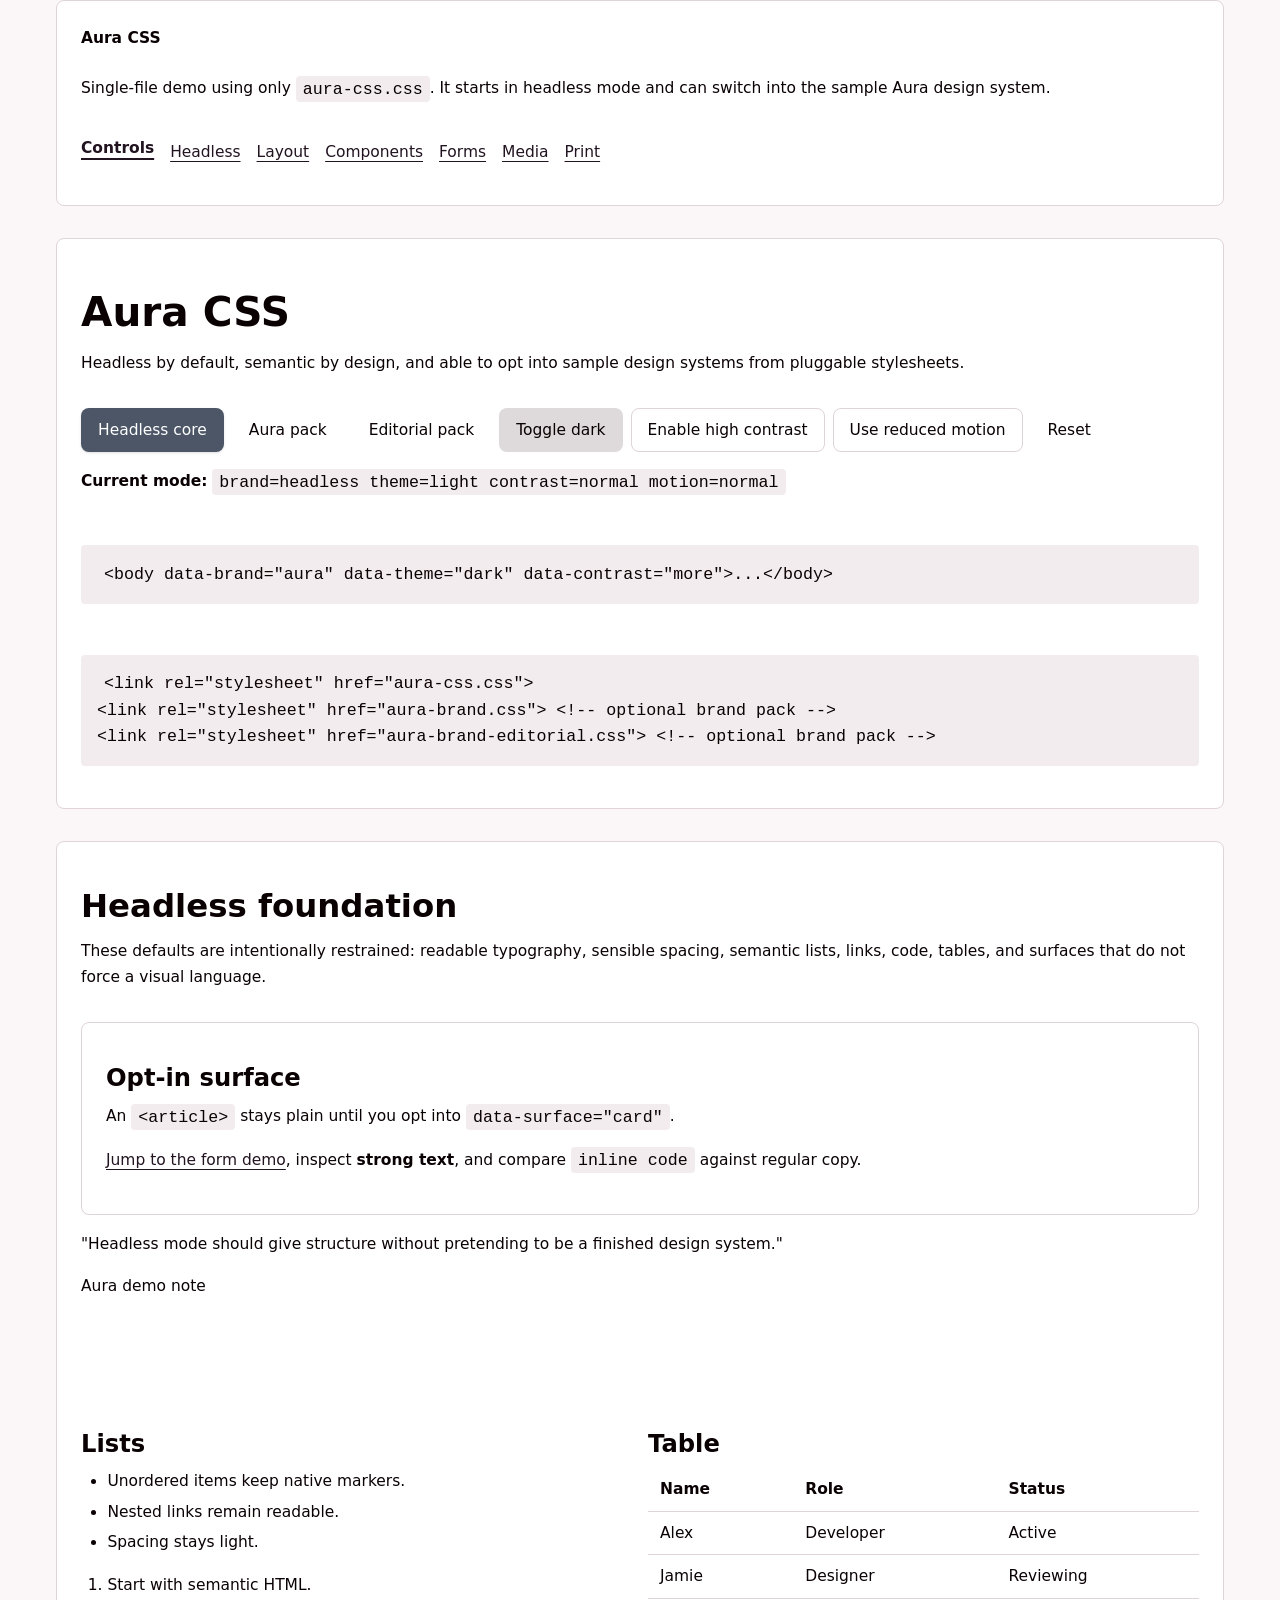
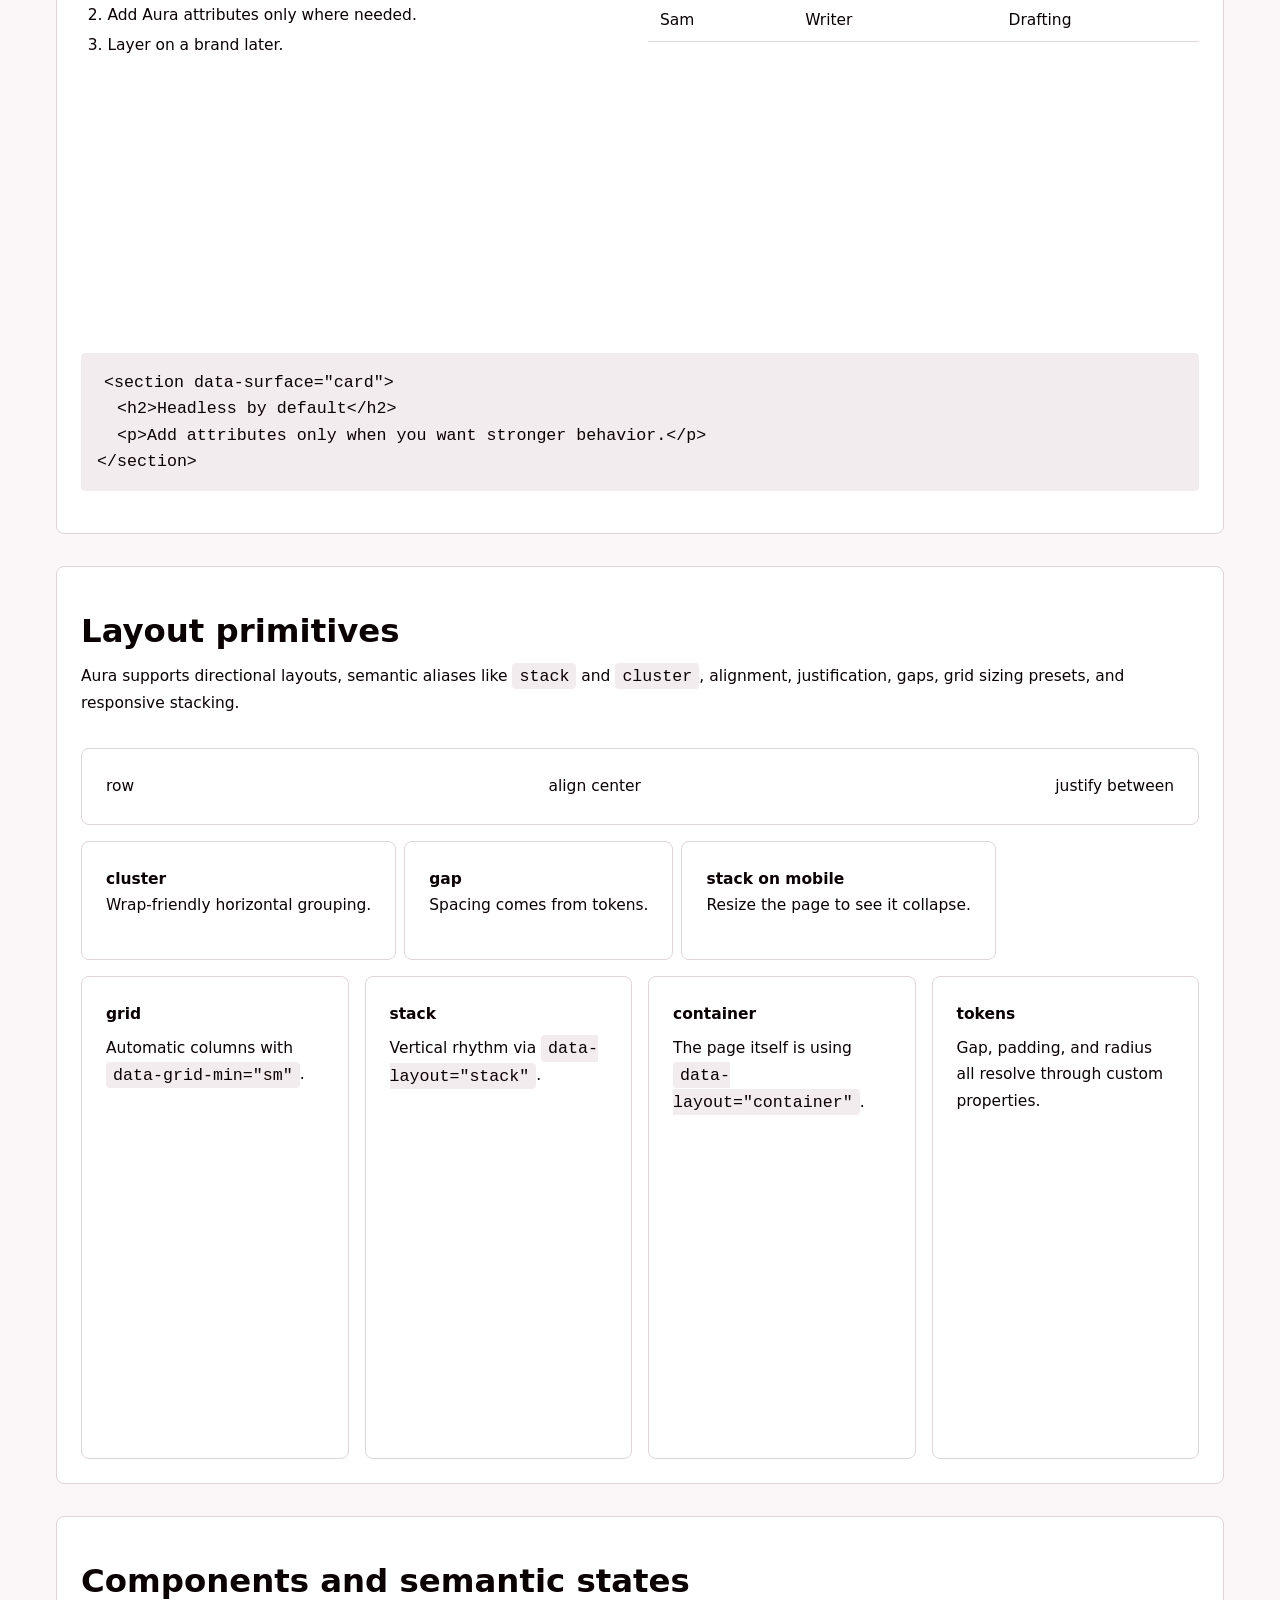
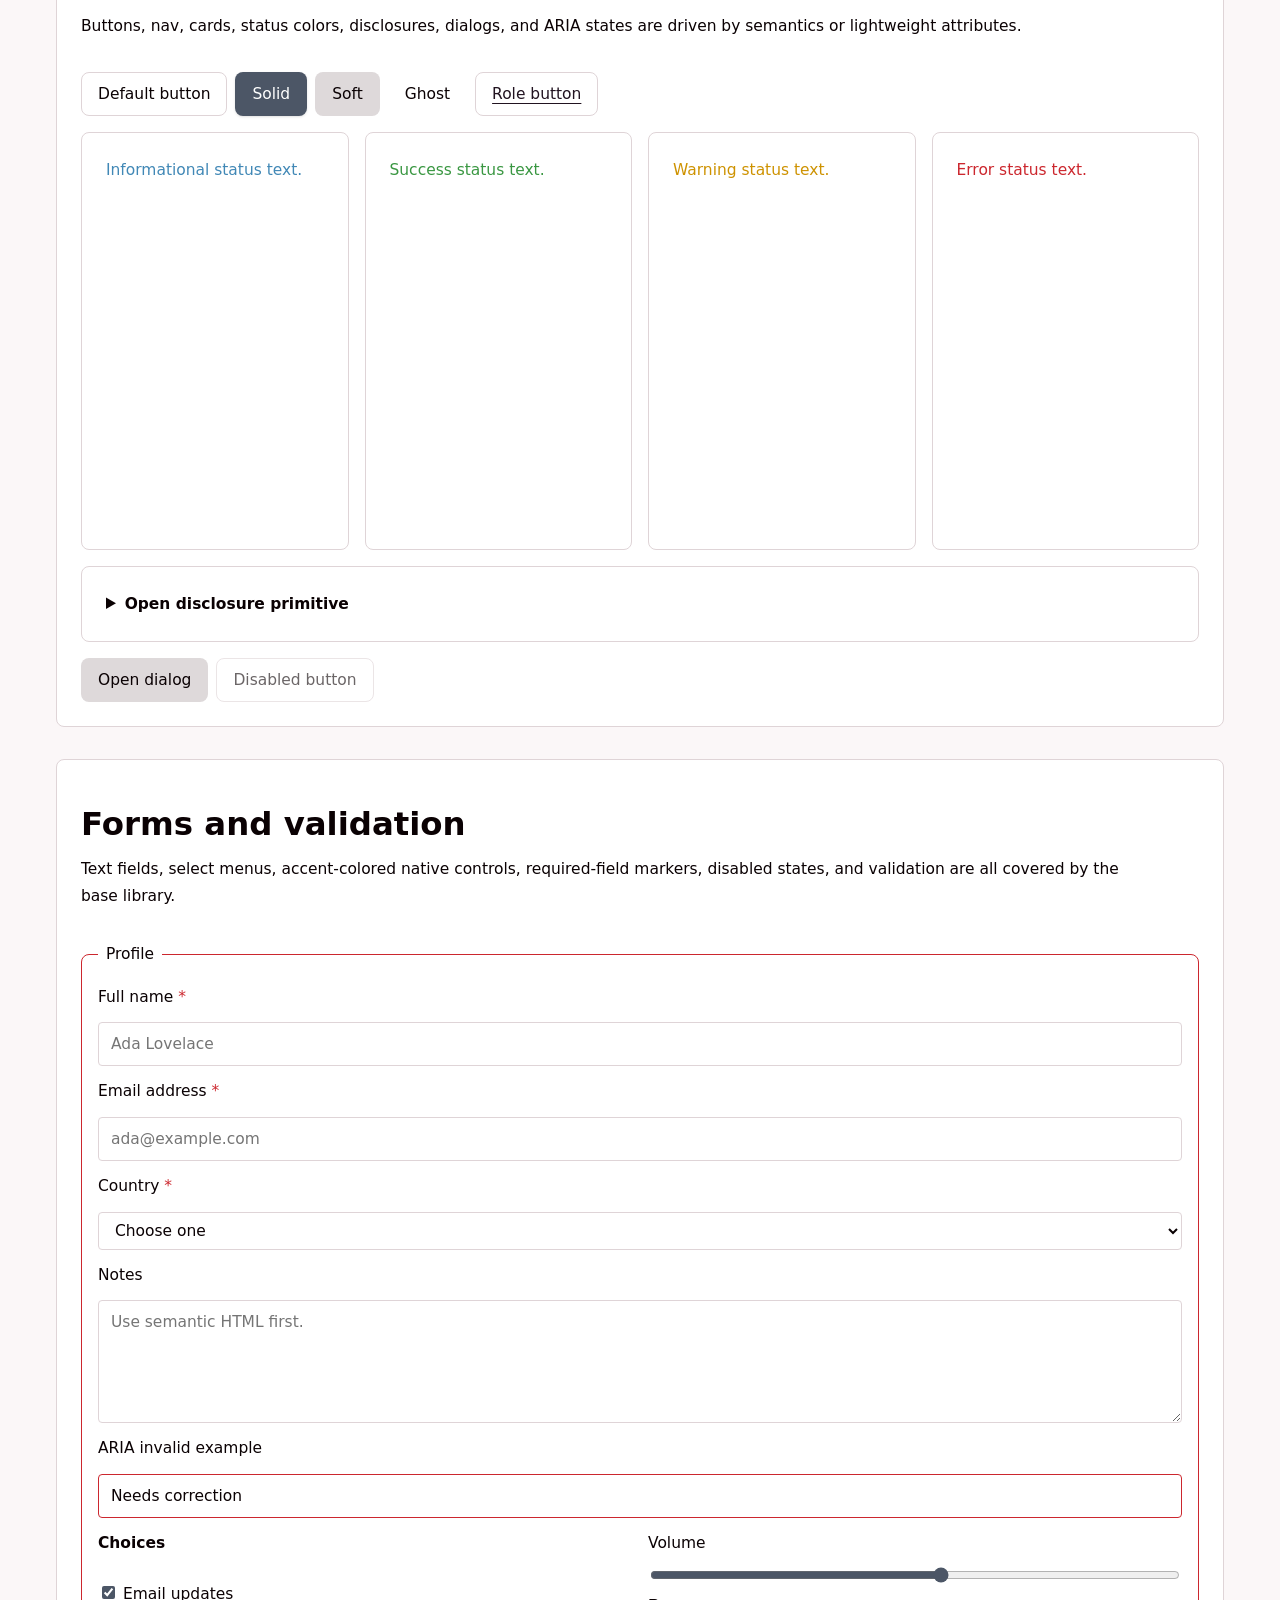
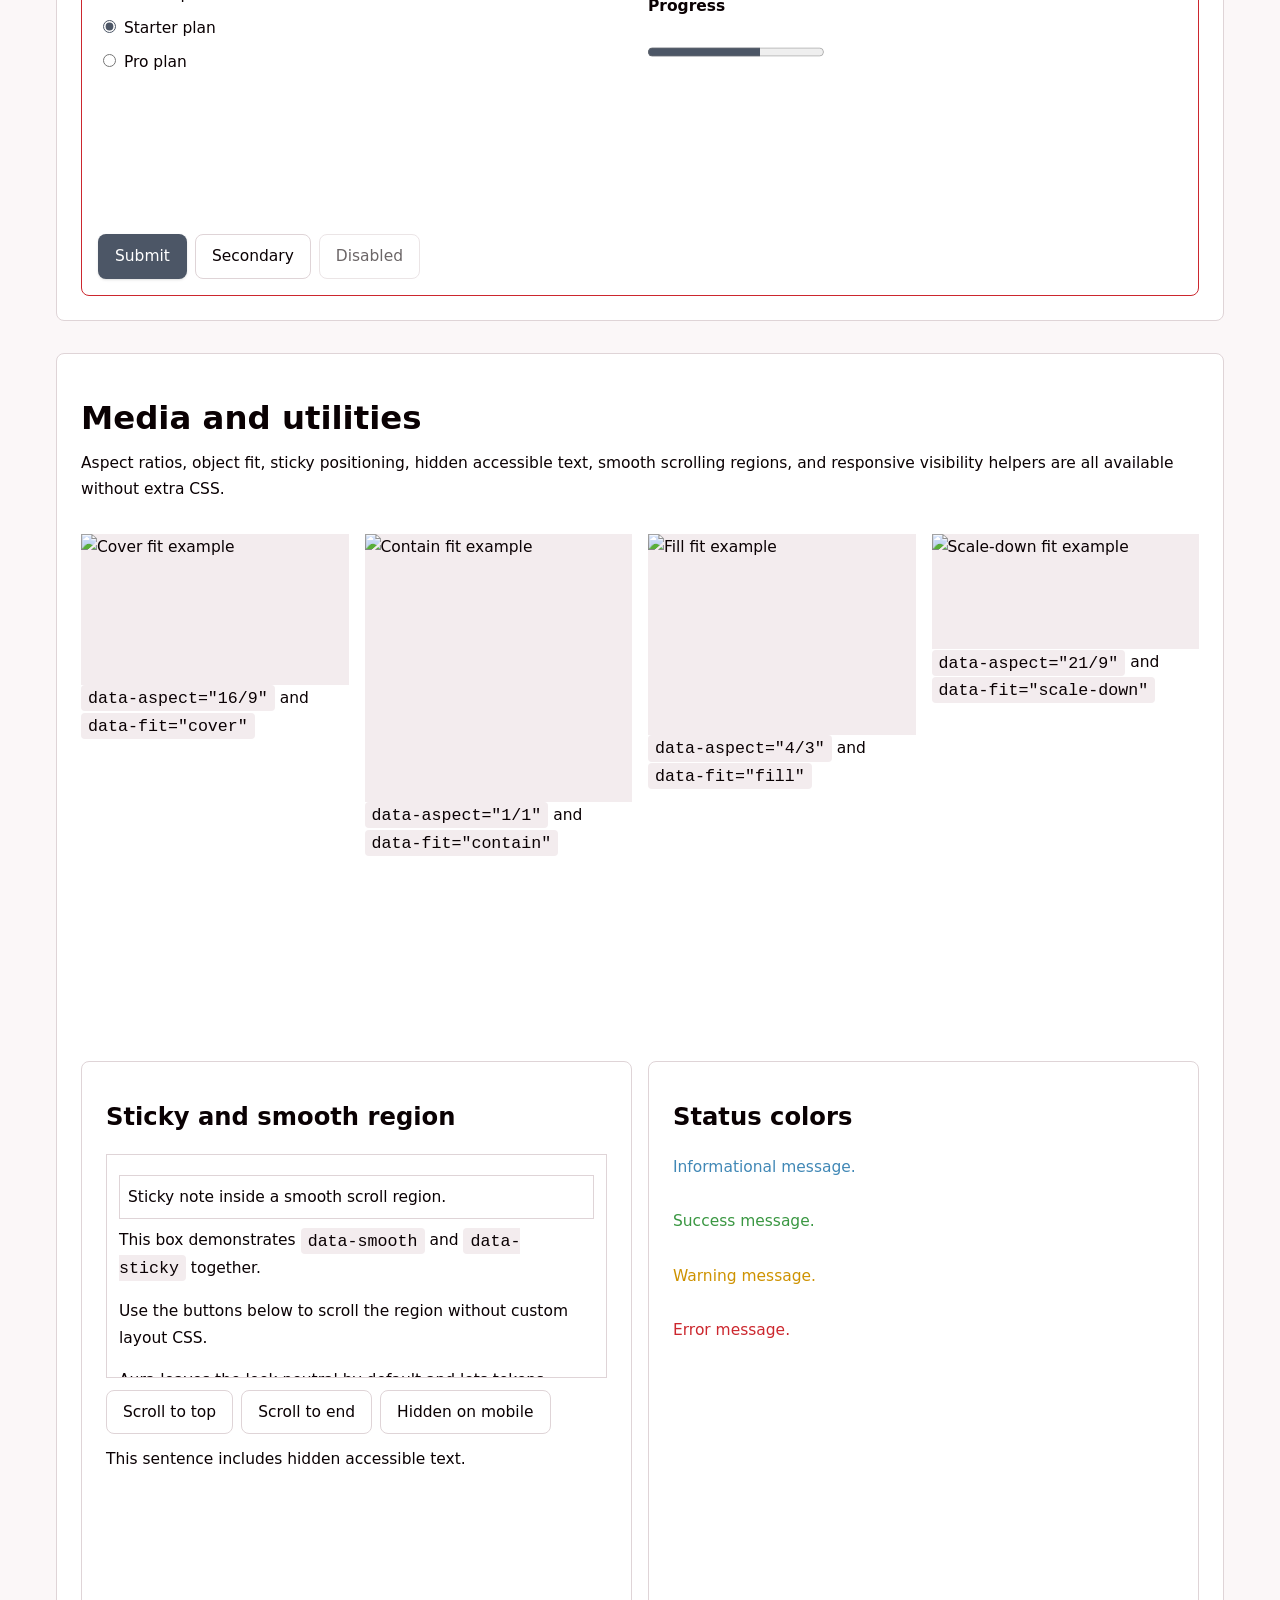
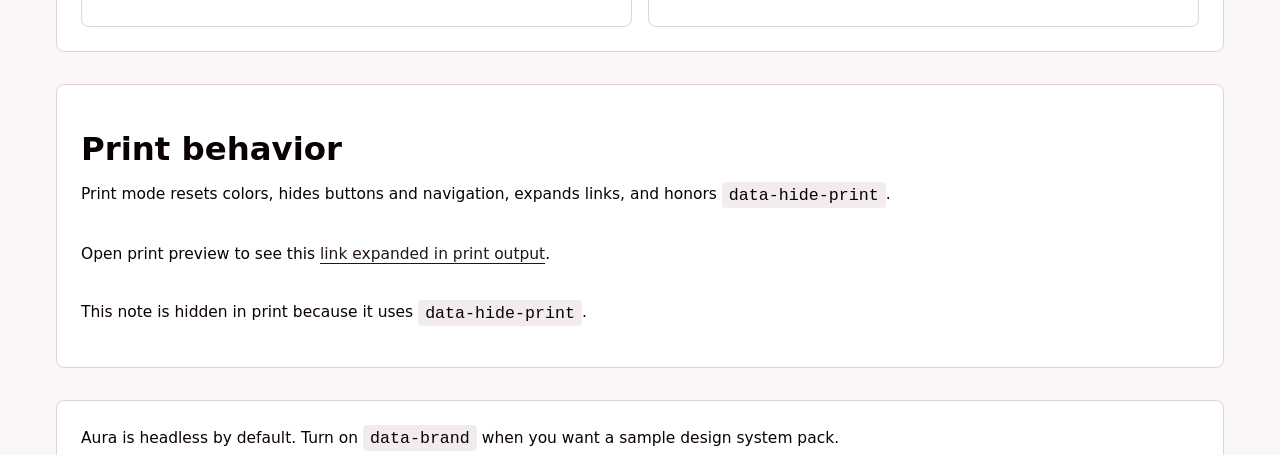
==== index.html @ c3915c41 "refactor: simplify file naming and remove duplicate demo page Rename aura-css.css to aura.css and au" ====
<!DOCTYPE html>
<html lang="en">
  <head>
    <meta charset="UTF-8">
    <meta name="viewport" content="width=device-width, initial-scale=1.0">
    <title>Aura CSS Demo</title>
    <link rel="stylesheet" href="aura.css">
  </head>
  <body data-layout="container">
    <div data-layout="stack" data-gap="8">
      <header data-ui="site-header" data-surface="card">
        <div data-layout="stack" data-gap="2">
          <p><strong>Aura CSS</strong></p>
          <p>
            Single-file demo using only <code>aura-css.css</code>. It starts in
            headless mode and can switch into the sample Aura design system.
          </p>
        </div>
        <nav data-nav="inline">
          <ul>
            <li><a href="#controls" aria-current="page">Controls</a></li>
            <li><a href="#headless">Headless</a></li>
            <li><a href="#layout">Layout</a></li>
            <li><a href="#components">Components</a></li>
            <li><a href="#forms">Forms</a></li>
            <li><a href="#media">Media</a></li>
            <li><a href="#print">Print</a></li>
          </ul>
        </nav>
      </header>

      <main data-layout="stack" data-gap="8">
        <section
          id="controls"
          data-surface="card"
          data-layout="stack"
          data-gap="4"
        >
          <div>
            <h1>Aura CSS</h1>
            <p>
              Headless by default, semantic by design, and able to opt into
              sample design systems from pluggable stylesheets.
            </p>
          </div>

          <div
            data-layout="cluster"
            data-gap="2"
            data-align="center"
            data-stack="mobile"
          >
            <button id="use-headless" type="button" data-variant="solid">
              Headless core
            </button>
            <button id="use-aura-brand" type="button">
              Aura pack
            </button>
            <button id="use-editorial-brand" type="button">
              Editorial pack
            </button>
            <button id="toggle-dark" type="button" data-variant="soft">
              Toggle dark
            </button>
            <button id="toggle-contrast" type="button">
              Enable high contrast
            </button>
            <button id="toggle-motion" type="button">
              Use reduced motion
            </button>
            <button id="reset-demo" type="button" data-variant="ghost">
              Reset
            </button>
          </div>

          <p>
            <strong>Current mode:</strong>
            <code id="state-output"
            >brand=headless theme=light contrast=normal motion=normal</code>
          </p>

          <pre><code>&lt;body data-brand="aura" data-theme="dark" data-contrast="more"&gt;...&lt;/body&gt;</code></pre>
          <pre>
<code>&lt;link rel="stylesheet" href="aura-css.css"&gt;
&lt;link rel="stylesheet" href="aura-brand.css"&gt; &lt;!-- optional brand pack --&gt;
&lt;link rel="stylesheet" href="aura-brand-editorial.css"&gt; &lt;!-- optional brand pack --&gt;</code></pre>
        </section>

        <section
          id="headless"
          data-surface="card"
          data-layout="stack"
          data-gap="4"
        >
          <div>
            <h2>Headless foundation</h2>
            <p>
              These defaults are intentionally restrained: readable typography,
              sensible spacing, semantic lists, links, code, tables, and
              surfaces that do not force a visual language.
            </p>
          </div>

          <article data-surface="card">
            <h3>Opt-in surface</h3>
            <p>
              An <code>&lt;article&gt;</code> stays plain until you opt into
              <code>data-surface="card"</code>.
            </p>
            <p>
              <a href="#forms">Jump to the form demo</a>, inspect
              <strong>strong text</strong>, and compare
              <code>inline code</code> against regular copy.
            </p>
          </article>

          <blockquote>
            <p>
              "Headless mode should give structure without pretending to be a
              finished design system."
            </p>
            <footer>Aura demo note</footer>
          </blockquote>

          <hr>

          <div data-layout="grid" data-gap="4" data-grid-min="md">
            <div>
              <h3>Lists</h3>
              <ul>
                <li>Unordered items keep native markers.</li>
                <li>Nested links remain readable.</li>
                <li>Spacing stays light.</li>
              </ul>
              <ol>
                <li>Start with semantic HTML.</li>
                <li>Add Aura attributes only where needed.</li>
                <li>Layer on a brand later.</li>
              </ol>
            </div>

            <div>
              <h3>Table</h3>
              <table>
                <thead>
                  <tr>
                    <th>Name</th>
                    <th>Role</th>
                    <th>Status</th>
                  </tr>
                </thead>
                <tbody>
                  <tr>
                    <td>Alex</td>
                    <td>Developer</td>
                    <td>Active</td>
                  </tr>
                  <tr>
                    <td>Jamie</td>
                    <td>Designer</td>
                    <td>Reviewing</td>
                  </tr>
                  <tr>
                    <td>Sam</td>
                    <td>Writer</td>
                    <td>Drafting</td>
                  </tr>
                </tbody>
              </table>
            </div>
          </div>

          <pre>
<code>&lt;section data-surface="card"&gt;
  &lt;h2&gt;Headless by default&lt;/h2&gt;
  &lt;p&gt;Add attributes only when you want stronger behavior.&lt;/p&gt;
&lt;/section&gt;</code></pre>
        </section>

        <section
          id="layout"
          data-surface="card"
          data-layout="stack"
          data-gap="4"
        >
          <div>
            <h2>Layout primitives</h2>
            <p>
              Aura supports directional layouts, semantic aliases like
              <code>stack</code> and <code>cluster</code>, alignment,
              justification, gaps, grid sizing presets, and responsive stacking.
            </p>
          </div>

          <div
            data-layout="row"
            data-align="center"
            data-justify="between"
            data-gap="4"
            data-stack="mobile"
            data-surface="card"
          >
            <span>row</span>
            <span>align center</span>
            <span>justify between</span>
          </div>

          <div
            data-layout="cluster"
            data-gap="2"
            data-align="center"
            data-stack="mobile"
          >
            <div data-surface="card">
              <strong>cluster</strong>
              <p>Wrap-friendly horizontal grouping.</p>
            </div>
            <div data-surface="card">
              <strong>gap</strong>
              <p>Spacing comes from tokens.</p>
            </div>
            <div data-surface="card">
              <strong>stack on mobile</strong>
              <p>Resize the page to see it collapse.</p>
            </div>
          </div>

          <div data-layout="grid" data-gap="4" data-grid-min="sm">
            <div data-surface="card" data-layout="stack" data-gap="2">
              <strong>grid</strong>
              <p>Automatic columns with <code>data-grid-min="sm"</code>.</p>
            </div>
            <div data-surface="card" data-layout="stack" data-gap="2">
              <strong>stack</strong>
              <p>Vertical rhythm via <code>data-layout="stack"</code>.</p>
            </div>
            <div data-surface="card" data-layout="stack" data-gap="2">
              <strong>container</strong>
              <p>
                The page itself is using <code>data-layout="container"</code>.
              </p>
            </div>
            <div data-surface="card" data-layout="stack" data-gap="2">
              <strong>tokens</strong>
              <p>
                Gap, padding, and radius all resolve through custom properties.
              </p>
            </div>
          </div>
        </section>

        <section
          id="components"
          data-surface="card"
          data-layout="stack"
          data-gap="4"
        >
          <div>
            <h2>Components and semantic states</h2>
            <p>
              Buttons, nav, cards, status colors, disclosures, dialogs, and ARIA
              states are driven by semantics or lightweight attributes.
            </p>
          </div>

          <div
            data-layout="cluster"
            data-gap="2"
            data-align="center"
            data-stack="mobile"
          >
            <button type="button">Default button</button>
            <button type="button" data-variant="solid">Solid</button>
            <button type="button" data-variant="soft">Soft</button>
            <button type="button" data-variant="ghost">Ghost</button>
            <a href="#forms" role="button">Role button</a>
          </div>

          <div data-layout="grid" data-gap="4" data-grid-min="sm">
            <div data-surface="card">
              <p data-status="info">Informational status text.</p>
            </div>
            <div data-surface="card">
              <p data-status="success">Success status text.</p>
            </div>
            <div data-surface="card">
              <p data-status="warning">Warning status text.</p>
            </div>
            <div data-surface="card">
              <p data-status="error">Error status text.</p>
            </div>
          </div>

          <details data-surface="card">
            <summary>Open disclosure primitive</summary>
            <p>
              This block demonstrates the built-in styling for
              <code>&lt;details&gt;</code> and <code>&lt;summary&gt;</code>.
            </p>
          </details>

          <div data-layout="cluster" data-gap="2" data-align="center">
            <button id="open-dialog" type="button" data-variant="soft">
              Open dialog
            </button>
            <button type="button" disabled>Disabled button</button>
          </div>

          <dialog id="capability-dialog">
            <h3>Dialog primitive</h3>
            <p>
              Dialogs inherit the active tokens, so switching the sample theme
              updates this surface too.
            </p>
            <div data-layout="cluster" data-gap="2" data-justify="end">
              <button id="close-dialog" type="button" data-variant="ghost">
                Close
              </button>
              <button type="button" data-variant="solid">Primary action</button>
            </div>
          </dialog>
        </section>

        <section
          id="forms"
          data-surface="card"
          data-layout="stack"
          data-gap="4"
        >
          <div>
            <h2>Forms and validation</h2>
            <p>
              Text fields, select menus, accent-colored native controls,
              required-field markers, disabled states, and validation are all
              covered by the base library.
            </p>
          </div>

          <form data-layout="stack" data-gap="4">
            <fieldset data-layout="stack" data-gap="3">
              <legend>Profile</legend>

              <label for="full-name">Full name</label>
              <input
                id="full-name"
                type="text"
                required
                placeholder="Ada Lovelace"
              >

              <label for="email">Email address</label>
              <input
                id="email"
                type="email"
                required
                placeholder="ada@example.com"
              >

              <label for="country">Country</label>
              <select id="country" required>
                <option value="">Choose one</option>
                <option value="uk">United Kingdom</option>
                <option value="rs">Serbia</option>
                <option value="us">United States</option>
              </select>

              <label for="notes">Notes</label>
              <textarea
                id="notes"
                rows="4"
                placeholder="Use semantic HTML first."
              ></textarea>

              <label for="invalid-field">ARIA invalid example</label>
              <input
                id="invalid-field"
                type="text"
                aria-invalid="true"
                value="Needs correction"
              >

              <div data-layout="grid" data-gap="4" data-grid-min="sm">
                <div data-layout="stack" data-gap="2">
                  <p><strong>Choices</strong></p>
                  <label><input type="checkbox" checked> Email updates</label>
                  <label><input type="radio" name="plan" checked> Starter
                    plan</label>
                  <label><input type="radio" name="plan"> Pro plan</label>
                </div>

                <div data-layout="stack" data-gap="2">
                  <label for="volume">Volume</label>
                  <input id="volume" type="range" value="55">
                  <p><strong>Progress</strong></p>
                  <progress value="64" max="100">64%</progress>
                </div>
              </div>

              <div
                data-layout="cluster"
                data-gap="2"
                data-align="center"
                data-stack="mobile"
              >
                <button type="submit" data-variant="solid">Submit</button>
                <button type="button">Secondary</button>
                <button type="button" disabled>Disabled</button>
              </div>
            </fieldset>
          </form>
        </section>

        <section
          id="media"
          data-surface="card"
          data-layout="stack"
          data-gap="4"
        >
          <div>
            <h2>Media and utilities</h2>
            <p>
              Aspect ratios, object fit, sticky positioning, hidden accessible
              text, smooth scrolling regions, and responsive visibility helpers
              are all available without extra CSS.
            </p>
          </div>

          <div data-layout="grid" data-gap="4" data-grid-min="sm">
            <figure>
              <div data-aspect="16/9" style="background: var(--surface-raised)">
                <img
                  src="https://picsum.photos/500/320"
                  alt="Cover fit example"
                  data-fit="cover"
                  style="width: 100%; height: 100%"
                >
              </div>
              <figcaption>
                <code>data-aspect="16/9"</code> and
                <code>data-fit="cover"</code>
              </figcaption>
            </figure>

            <figure>
              <div data-aspect="1/1" style="background: var(--surface-raised)">
                <img
                  src="https://picsum.photos/500/320"
                  alt="Contain fit example"
                  data-fit="contain"
                  style="width: 100%; height: 100%"
                >
              </div>
              <figcaption>
                <code>data-aspect="1/1"</code> and
                <code>data-fit="contain"</code>
              </figcaption>
            </figure>

            <figure>
              <div data-aspect="4/3" style="background: var(--surface-raised)">
                <img
                  src="https://picsum.photos/500/320"
                  alt="Fill fit example"
                  data-fit="fill"
                  style="width: 100%; height: 100%"
                >
              </div>
              <figcaption>
                <code>data-aspect="4/3"</code> and
                <code>data-fit="fill"</code>
              </figcaption>
            </figure>

            <figure>
              <div data-aspect="21/9" style="background: var(--surface-raised)">
                <img
                  src="https://picsum.photos/500/320"
                  alt="Scale-down fit example"
                  data-fit="scale-down"
                  style="width: 100%; height: 100%"
                >
              </div>
              <figcaption>
                <code>data-aspect="21/9"</code> and
                <code>data-fit="scale-down"</code>
              </figcaption>
            </figure>
          </div>

          <div data-layout="grid" data-gap="4" data-grid-min="md">
            <div data-surface="card" data-layout="stack" data-gap="3">
              <h3>Sticky and smooth region</h3>
              <div
                id="smooth-region"
                data-smooth
                style="max-height: 14rem; border: 1px solid var(--border); padding: var(--space-3)"
              >
                <p
                  data-sticky
                  style="--sticky-top: var(--space-2); background: var(--surface); border: 1px solid var(--border); padding: var(--space-2)"
                >
                  Sticky note inside a smooth scroll region.
                </p>
                <p>
                  This box demonstrates <code>data-smooth</code> and
                  <code>data-sticky</code> together.
                </p>
                <p>
                  Use the buttons below to scroll the region without custom
                  layout CSS.
                </p>
                <p>
                  Aura leaves the look neutral by default and lets tokens
                  control the final character.
                </p>
                <p>
                  The same markup becomes more branded as soon as the sample
                  theme is enabled.
                </p>
                <p id="smooth-region-end">
                  End of the smooth scrolling demo.
                </p>
              </div>

              <div data-layout="cluster" data-gap="2" data-align="center">
                <button id="scroll-region-top" type="button">
                  Scroll to top
                </button>
                <button id="scroll-region-end-button" type="button">
                  Scroll to end
                </button>
                <button type="button" data-hide="mobile">
                  Hidden on mobile
                </button>
              </div>

              <p>
                <span data-visually-hidden
                >Screen-reader-only introduction.</span>
                This sentence includes hidden accessible text.
              </p>
            </div>

            <div data-surface="card" data-layout="stack" data-gap="3">
              <h3>Status colors</h3>
              <p data-status="info">Informational message.</p>
              <p data-status="success">Success message.</p>
              <p data-status="warning">Warning message.</p>
              <p data-status="error">Error message.</p>
            </div>
          </div>
        </section>

        <section
          id="print"
          data-surface="card"
          data-layout="stack"
          data-gap="4"
        >
          <div>
            <h2>Print behavior</h2>
            <p>
              Print mode resets colors, hides buttons and navigation, expands
              links, and honors <code>data-hide-print</code>.
            </p>
          </div>
          <p>
            Open print preview to see this
            <a href="#print">link expanded in print output</a>.
          </p>
          <p data-hide-print>
            This note is hidden in print because it uses
            <code>data-hide-print</code>.
          </p>
        </section>
      </main>

      <footer data-surface="card">
        <p>
          Aura is headless by default. Turn on <code>data-brand</code> when you
          want a sample design system pack.
        </p>
      </footer>
    </div>

    <script>
      (function () {
        const root = document.documentElement;
        const body = document.body;
        const stateOutput = document.getElementById("state-output");
        const headlessButton = document.getElementById("use-headless");
        const auraBrandButton = document.getElementById(
          "use-aura-brand",
        );
        const editorialBrandButton = document.getElementById(
          "use-editorial-brand",
        );
        const contrastButton = document.getElementById(
          "toggle-contrast",
        );
        const motionButton = document.getElementById("toggle-motion");
        const dialog = document.getElementById("capability-dialog");
        const smoothRegion = document.getElementById("smooth-region");
        const brandStylesheetByName = {
          aura: "aura-brand.css",
          editorial: "aura-brand-editorial.css",
        };

        function ensureBrandStylesheet(brand) {
          const href = brandStylesheetByName[brand];
          if (!href) {
            return null;
          }

          const linkId = `aura-brand-pack-${brand}`;
          let link = document.getElementById(linkId);
          if (link) {
            return link;
          }

          link = document.createElement("link");
          link.id = linkId;
          link.rel = "stylesheet";
          link.href = href;
          document.head.appendChild(link);
          return link;
        }

        function getThemeTokens() {
          const value = root.getAttribute("data-theme");
          return value ? value.split(/\s+/).filter(Boolean) : [];
        }

        function setThemeTokens(tokens) {
          if (tokens.length > 0) {
            root.setAttribute("data-theme", tokens.join(" "));
            return;
          }
          root.removeAttribute("data-theme");
        }

        function toggleThemeToken(token) {
          const tokens = new Set(getThemeTokens());
          if (tokens.has(token)) {
            tokens.delete(token);
          } else {
            tokens.add(token);
          }
          setThemeTokens(Array.from(tokens));
        }

        function toggleAttribute(node, name, value) {
          if (node.getAttribute(name) === value) {
            node.removeAttribute(name);
          } else {
            node.setAttribute(name, value);
          }
        }

        function setBrand(brand) {
          if (brand === "headless") {
            body.removeAttribute("data-brand");
          } else {
            ensureBrandStylesheet(brand);
            body.setAttribute("data-brand", brand);
          }
          updateState();
        }

        function syncBrandButtons(activeBrand) {
          const buttons = [
            [headlessButton, "headless"],
            [auraBrandButton, "aura"],
            [editorialBrandButton, "editorial"],
          ];

          buttons.forEach(([button, brand]) => {
            if (!button) {
              return;
            }

            if (brand === activeBrand) {
              button.setAttribute("data-variant", "solid");
            } else {
              button.setAttribute("data-variant", "ghost");
            }
          });
        }

        function updateState() {
          const brand = body.getAttribute("data-brand") || "headless";
          const theme = root.getAttribute("data-theme") || "light";
          const contrast = root.getAttribute("data-contrast") ||
            "normal";
          const motion = root.getAttribute("data-motion") || "normal";

          stateOutput.textContent =
            `brand=${brand} theme=${theme} contrast=${contrast} motion=${motion}`;

          contrastButton.textContent = contrast === "more"
            ? "Disable high contrast"
            : "Enable high contrast";
          motionButton.textContent = motion === "reduce"
            ? "Use normal motion"
            : "Use reduced motion";
          syncBrandButtons(brand);
        }

        headlessButton.addEventListener(
          "click",
          () => setBrand("headless"),
        );
        auraBrandButton.addEventListener(
          "click",
          () => setBrand("aura"),
        );
        editorialBrandButton.addEventListener(
          "click",
          () => setBrand("editorial"),
        );

        document.getElementById("toggle-dark").addEventListener(
          "click",
          () => {
            toggleThemeToken("dark");
            updateState();
          },
        );

        contrastButton.addEventListener("click", () => {
          toggleAttribute(root, "data-contrast", "more");
          updateState();
        });

        motionButton.addEventListener("click", () => {
          toggleAttribute(root, "data-motion", "reduce");
          updateState();
        });

        document.getElementById("reset-demo").addEventListener(
          "click",
          () => {
            body.removeAttribute("data-brand");
            root.removeAttribute("data-theme");
            root.removeAttribute("data-contrast");
            root.removeAttribute("data-motion");
            updateState();
          },
        );

        document.getElementById("open-dialog").addEventListener(
          "click",
          () => {
            if (typeof dialog.showModal === "function") {
              dialog.showModal();
            } else {
              dialog.setAttribute("open", "");
            }
          },
        );

        document.getElementById("close-dialog").addEventListener(
          "click",
          () => {
            if (typeof dialog.close === "function") {
              dialog.close();
            } else {
              dialog.removeAttribute("open");
            }
          },
        );

        document.getElementById("scroll-region-top").addEventListener(
          "click",
          () => {
            smoothRegion.scrollTo({ top: 0 });
          },
        );

        document.getElementById("scroll-region-end-button")
          .addEventListener(
            "click",
            () => {
              smoothRegion.scrollTo({ top: smoothRegion.scrollHeight });
            },
          );

        updateState();
      })();
    </script>
  </body>
</html>
---- aura.css ----
/* ===== AURA CSS MVP – WITH ENHANCEMENTS ===== */
@layer reset, tokens, brands, defaults, layouts, components, utilities, print;

/* Register key theme tokens so runtime theme updates animate predictably. */
@property --hue-primary {
  syntax: "<number>";
  inherits: true;
  initial-value: 260;
}

@property --primary-c {
  syntax: "<number>";
  inherits: true;
  initial-value: 0.03;
}

@property --primary-l {
  syntax: "<percentage>";
  inherits: true;
  initial-value: 45%;
}

/* ---------- RESET ---------- */
@layer reset {
  *, *::before, *::after {
    box-sizing: border-box;
  }
  body, h1, h2, h3, h4, p, ul, ol, dl, figure, blockquote, fieldset {
    margin: 0;
  }
  input, button, textarea, select {
    font: inherit;
  }
  img, picture, video, canvas, svg {
    display: block;
    max-width: 100%;
  }
}

/* ---------- DESIGN TOKENS ---------- */
@layer tokens {
  :root {
    color-scheme: light dark;

    /* Spacing */
    --space-1: 0.25rem;
    --space-2: 0.5rem;
    --space-3: 0.75rem;
    --space-4: 1rem;
    --space-6: 1.5rem;
    --space-8: 2rem;
    --space-10: 2.5rem;
    --space-12: 3rem;
    --space-16: 4rem;

    /* Fonts */
    --font-sans: system-ui, -apple-system, "Segoe UI", Roboto, sans-serif;
    --font-serif: Georgia, serif;
    --font-mono: "SF Mono", Monaco, Consolas, monospace;

    /* Fluid type scale */
    --text-xs: clamp(0.75rem, 0.6rem + 0.2vw, 0.875rem);
    --text-sm: clamp(0.875rem, 0.8rem + 0.2vw, 1rem);
    --text-base: clamp(1rem, 0.9rem + 0.25vw, 1.125rem);
    --text-md: clamp(1.125rem, 1rem + 0.3vw, 1.25rem);
    --text-lg: clamp(1.25rem, 1rem + 0.5vw, 1.5rem);
    --text-xl: clamp(1.5rem, 1.1rem + 0.8vw, 1.875rem);
    --text-2xl: clamp(1.875rem, 1.3rem + 1.2vw, 2.25rem);
    --text-3xl: clamp(2.25rem, 1.5rem + 1.5vw, 3rem);

    /* Line heights */
    --leading-tight: 1.25;
    --leading-normal: 1.5;
    --leading-relaxed: 1.625;

    /* OKLCH base hues */
    --hue-primary: 260;
    --hue-secondary: 200;
    --hue-accent: 20;
    --hue-neutral: 0;

    /* Primary (headless-by-default) */
    --primary-l: 45%;
    --primary-c: 0.03;
    --primary: oklch(var(--primary-l) var(--primary-c) var(--hue-primary));
    --primary-hover: oklch(
      calc(var(--primary-l) - 5%)
      var(--primary-c)
      var(--hue-primary)
    );
    --primary-subtle: oklch(
      calc(var(--primary-l) + 28%)
      0.02
      var(--hue-primary)
    );

    /* Secondary */
    --secondary-l: 50%;
    --secondary-c: 0.02;
    --secondary: oklch(
      var(--secondary-l)
      var(--secondary-c)
      var(--hue-secondary)
    );
    --secondary-hover: oklch(
      calc(var(--secondary-l) - 5%)
      var(--secondary-c)
      var(--hue-secondary)
    );

    /* Neutral grays */
    --gray-0: oklch(98% 0.005 var(--hue-neutral));
    --gray-1: oklch(95% 0.008 var(--hue-neutral));
    --gray-2: oklch(92% 0.01 var(--hue-neutral));
    --gray-3: oklch(88% 0.012 var(--hue-neutral));
    --gray-4: oklch(82% 0.015 var(--hue-neutral));
    --gray-5: oklch(72% 0.018 var(--hue-neutral));
    --gray-6: oklch(62% 0.02 var(--hue-neutral));
    --gray-7: oklch(52% 0.022 var(--hue-neutral));
    --gray-8: oklch(42% 0.024 var(--hue-neutral));
    --gray-9: oklch(32% 0.026 var(--hue-neutral));
    --gray-10: oklch(22% 0.028 var(--hue-neutral));
    --gray-11: oklch(15% 0.03 var(--hue-neutral));
    --gray-12: oklch(10% 0.032 var(--hue-neutral));

    /* Semantic aliases (light mode) */
    --bg: var(--gray-0);
    --text: var(--gray-12);
    --text-muted: var(--gray-7);
    --link: color-mix(in oklch, var(--text) 68%, var(--primary));
    --link-visited: color-mix(in oklch, var(--text) 60%, var(--secondary));
    --border: var(--gray-3);
    --border-strong: var(--gray-5);
    --focus-ring: var(--primary);
    --surface: white;
    --surface-raised: var(--gray-1);

    /* Borders & shadows */
    --radius-sm: 0.25rem;
    --radius-md: 0.5rem;
    --radius-lg: 1rem;
    --radius-full: 9999px;

    --shadow-sm: 0 1px 3px 0 rgb(0 0 0 / 0.1), 0 1px 2px -1px rgb(0 0 0 / 0.1);
    --shadow-md:
      0 4px 6px -1px rgb(0 0 0 / 0.1), 0 2px 4px -2px rgb(0 0 0 / 0.1);
    --shadow-lg:
      0 10px 15px -3px rgb(0 0 0 / 0.1), 0 4px 6px -4px rgb(0 0 0 / 0.1);

    /* Semantic colors */
    --color-error: oklch(55% 0.2 25);
    --color-warning: oklch(70% 0.15 80);
    --color-success: oklch(60% 0.15 145);
    --color-info: oklch(60% 0.1 240);
    --text-on-primary: white;

    /* Layout */
    --page-padding-block: 0;
    --container-max: 75rem;
    --nav-gap: var(--space-4);

    /* Component hooks */
    --button-bg: transparent;
    --button-color: var(--text);
    --button-border-width: 1px;
    --button-border-color: var(--border);
    --button-hover-bg: var(--surface-raised);
    --button-hover-border-color: var(--border-strong);
    --button-radius: var(--radius-md);
    --button-padding-block: var(--space-2);
    --button-padding-inline: var(--space-4);
    --button-shadow: none;
    --button-solid-bg: var(--primary);
    --button-solid-color: var(--text-on-primary);
    --button-soft-bg: var(--primary-subtle);
    --button-soft-color: var(--text);

    --field-bg: var(--surface);
    --field-color: var(--text);
    --field-border-color: var(--border);
    --field-border-color-invalid: var(--color-error);
    --field-radius: var(--radius-sm);

    --card-bg: var(--surface);
    --card-border-color: var(--border);
    --card-padding: var(--space-6);
    --card-shadow: none;

    /* Transitions */
    --transition-fast: 150ms ease;
    --transition-base: 250ms ease;
  }

  /* Dark theme */
  [data-theme~="dark"] {
    --bg: var(--gray-12);
    --text: var(--gray-1);
    --text-muted: var(--gray-6);
    --surface: var(--gray-11);
    --surface-raised: var(--gray-10);
    --border: var(--gray-8);
    --border-strong: var(--gray-6);
    --link: oklch(70% 0.15 var(--hue-primary));
    --link-visited: oklch(70% 0.1 var(--hue-secondary));
    --shadow-sm: 0 1px 3px 0 rgb(255 255 255 / 0.05);
  }

  /* High contrast */
  [data-contrast="more"],
  [data-theme~="high-contrast"] {
    --border: var(--text);
    --border-strong: var(--text);
    --text-muted: var(--text);
  }

  /* Reduce motion */
  [data-motion="reduce"],
  [data-theme~="reduce-motion"] {
    --transition-fast: 0s;
    --transition-base: 0s;
  }

  /* Respect user preference if no theme set */
  @media (prefers-color-scheme: dark) {
    :root:not([data-theme]) {
      --bg: var(--gray-12);
      --text: var(--gray-1);
      --text-muted: var(--gray-6);
      --surface: var(--gray-11);
      --surface-raised: var(--gray-10);
      --border: var(--gray-8);
      --border-strong: var(--gray-6);
      --link: oklch(70% 0.15 var(--hue-primary));
      --link-visited: oklch(70% 0.1 var(--hue-secondary));
      --shadow-sm: 0 1px 3px 0 rgb(255 255 255 / 0.05);
    }
  }

  @media (prefers-reduced-motion: reduce) {
    :root:not([data-motion]) {
      --transition-fast: 0s;
      --transition-base: 0s;
    }
  }

  @supports (color: color-mix(in oklch, black, white)) {
    :root {
      --primary-hover: color-mix(in oklch, var(--primary) 88%, black);
      --primary-subtle: color-mix(in oklch, var(--primary) 20%, white);
    }
  }
}

/* ---------- DEFAULTS (classless) ---------- */
@layer defaults {
  body {
    font-family: var(--font-sans);
    font-size: var(--text-base);
    line-height: var(--leading-normal);
    color: var(--text);
    background-color: var(--bg);
    padding-block: var(--page-padding-block);

    overflow-x: clip;

    /* Enhancement: font-size-adjust for better fallbacks */
    font-size-adjust: 0.5;
  }

  /* Enhancement: text-wrap for headings and paragraphs */
  h1, h2, h3, h4, h5, h6 {
    font-weight: 600;
    line-height: var(--leading-tight);
    margin-block: 0.5em 0.25em;
    text-wrap: balance; /* avoid awkward line breaks */
  }
  p, li, blockquote, figcaption {
    text-wrap: pretty; /* minimize orphans */
  }

  h1 {
    font-size: var(--text-3xl);
  }
  h2 {
    font-size: var(--text-2xl);
  }
  h3 {
    font-size: var(--text-xl);
  }
  h4 {
    font-size: var(--text-lg);
  }

  ul, ol {
    padding-inline-start: 1.5em;
  }
  ul {
    list-style: disc;
  }
  ol {
    list-style: decimal;
  }
  li + li {
    margin-block-start: var(--space-1);
  }

  p, ul, ol, dl, blockquote {
    margin-block: 0 1rem;
  }

  a {
    color: var(--link);
    text-decoration: underline;
    text-underline-offset: 0.2em;
    transition: color var(--transition-fast);
  }
  a:visited {
    color: var(--link-visited);
  }
  a:hover {
    color: var(--primary-hover);
  }

  :where(a, button, input, select, textarea):focus-visible {
    outline: 2px solid var(--focus-ring);
    outline-offset: 2px;
  }

  /* Forms */
  :where(button, input[type="button"], input[type="submit"], [role="button"]) {
    display: inline-flex;
    align-items: center;
    justify-content: center;
    gap: var(--space-2);
    background-color: var(--button-bg);
    color: var(--button-color);
    border: var(--button-border-width) solid var(--button-border-color);
    padding: var(--button-padding-block) var(--button-padding-inline);
    border-radius: var(--button-radius);
    box-shadow: var(--button-shadow);
    cursor: pointer;
    text-decoration: none;
    transition:
      background-color var(--transition-fast),
      border-color var(--transition-fast),
      color var(--transition-fast),
      box-shadow var(--transition-fast);
  }
  :where(
    button,
    input[type="button"],
    input[type="submit"],
    [role="button"]
  ):hover {
    background-color: var(--button-hover-bg);
    border-color: var(--button-hover-border-color);
  }
  :where(
    button,
    input[type="button"],
    input[type="submit"],
    [role="button"]
  )[data-variant="solid"] {
    --button-bg: var(--button-solid-bg);
    --button-color: var(--button-solid-color);
    --button-border-color: transparent;
    --button-hover-bg: var(--primary-hover);
    --button-hover-border-color: transparent;
    --button-shadow: var(--shadow-sm);
  }
  :where(
    button,
    input[type="button"],
    input[type="submit"],
    [role="button"]
  )[data-variant="soft"] {
    --button-bg: var(--button-soft-bg);
    --button-color: var(--button-soft-color);
    --button-border-color: transparent;
    --button-hover-bg: var(--button-soft-bg);
    --button-hover-border-color: transparent;
  }
  :where(
    button,
    input[type="button"],
    input[type="submit"],
    [role="button"]
  )[data-variant="ghost"] {
    --button-border-color: transparent;
  }
  button:disabled,
  input[type="button"]:disabled,
  input[type="submit"]:disabled,
  [role="button"][aria-disabled="true"] {
    opacity: 0.6;
    cursor: not-allowed;
    pointer-events: none;
  }

  :where(
    input:not([type]),
    input:is(
      [type="text"],
      [type="email"],
      [type="number"],
      [type="password"],
      [type="search"],
      [type="tel"],
      [type="url"],
      [type="date"],
      [type="datetime-local"],
      [type="month"],
      [type="time"],
      [type="week"]
    ),
    textarea,
    select
  ) {
    background-color: var(--field-bg);
    color: var(--field-color);
    border: 1px solid var(--field-border-color);
    padding: var(--space-2) var(--space-3);
    border-radius: var(--field-radius);
    width: 100%;
  }
  :where(
    input[type="checkbox"],
    input[type="radio"],
    input[type="range"],
    progress
  ) {
    accent-color: var(--primary);
  }
  :where(
    input:not([type]),
    input:is(
      [type="text"],
      [type="email"],
      [type="number"],
      [type="password"],
      [type="search"],
      [type="tel"],
      [type="url"],
      [type="date"],
      [type="datetime-local"],
      [type="month"],
      [type="time"],
      [type="week"]
    ),
    textarea,
    select
  ):user-invalid,
  :where(input, textarea, select)[aria-invalid="true"] {
    border-color: var(--field-border-color-invalid);
  }

  fieldset {
    border: 1px solid var(--border);
    border-radius: var(--radius-md);
    padding: var(--space-4);
  }
  legend {
    padding-inline: var(--space-2);
  }

  table {
    width: 100%;
    border-collapse: collapse;
  }
  @media (max-width: 640px) {
    table {
      display: block;
      overflow-x: auto;
    }
  }
  th, td {
    padding: var(--space-2) var(--space-3);
    border-bottom: 1px solid var(--border);
    text-align: left;
  }
  th {
    font-weight: 600;
  }

  code, pre {
    font-family: var(--font-mono);
    background-color: var(--surface-raised);
    border-radius: var(--radius-sm);
  }
  code {
    padding: 0.2em 0.4em;
    overflow-wrap: anywhere;
  }
  pre {
    padding: var(--space-4);
    overflow-x: auto;
  }

  hr {
    border: none;
    border-top: 1px solid var(--border);
    margin-block: var(--space-8);
  }

  dialog {
    background: var(--surface);
    color: var(--text);
    border: 1px solid var(--border);
    border-radius: var(--radius-lg);
    padding: var(--space-6);
    box-shadow: var(--shadow-lg);
  }
  dialog::backdrop {
    background: oklch(0% 0 0 / 0.5);
  }

  details > summary {
    cursor: pointer;
    font-weight: 600;
  }

  /* Variable font support (optional enhancement) */
  @supports (font-variation-settings: normal) {
    body {
      font-optical-sizing: auto;
    }
  }
}

/* ---------- LAYOUT ATTRIBUTE ---------- */
@layer layouts {
  :where([data-layout]) {
    display: flex;
    flex-wrap: wrap;
  }
  :where([data-layout~="row"], [data-layout~="cluster"]) {
    flex-direction: row;
  }
  :where([data-layout~="col"], [data-layout~="stack"]) {
    flex-direction: column;
  }
  :where([data-layout~="grid"]) {
    display: grid;
    grid-template-columns:
      repeat(auto-fit, minmax(min(100%, var(--grid-min, 250px)), 1fr));
  }
  /* New orthogonal alignment API */
  [data-align="start"] {
    align-items: flex-start;
  }
  [data-align="center"] {
    align-items: center;
  }
  [data-align="end"] {
    align-items: flex-end;
  }
  [data-align="stretch"] {
    align-items: stretch;
  }

  [data-justify="start"] {
    justify-content: flex-start;
  }
  [data-justify="center"] {
    justify-content: center;
  }
  [data-justify="end"] {
    justify-content: flex-end;
  }
  [data-justify="between"] {
    justify-content: space-between;
  }
  [data-justify="around"] {
    justify-content: space-around;
  }
  [data-justify="evenly"] {
    justify-content: space-evenly;
  }

  [data-gap="1"] {
    gap: var(--space-1);
  }
  [data-gap="2"] {
    gap: var(--space-2);
  }
  [data-gap="3"] {
    gap: var(--space-3);
  }
  [data-gap="4"] {
    gap: var(--space-4);
  }
  [data-gap="6"] {
    gap: var(--space-6);
  }
  [data-gap="8"] {
    gap: var(--space-8);
  }

  /* Grid min-width presets */
  [data-grid-min="sm"] {
    --grid-min: 150px;
  }
  [data-grid-min="md"] {
    --grid-min: 250px;
  }
  [data-grid-min="lg"] {
    --grid-min: 350px;
  }

  /* Responsive stack: row on desktop, column on mobile */
  @media (max-width: 640px) {
    [data-stack="mobile"] {
      flex-direction: column;
    }
  }

  /* Container */
  :where([data-layout~="container"]) {
    display: block;
    max-width: var(--container-max);
    margin-inline: auto;
    padding-inline: var(--space-4);
  }
}

/* ---------- COMPONENTS (contextual enhancements) ---------- */
@layer components {
  :where([data-ui~="site-header"]) {
    display: flex;
    align-items: center;
    justify-content: space-between;
    flex-wrap: wrap;
    gap: var(--space-4);
    padding-block: var(--space-4);
  }

  :where([data-surface~="card"]) {
    border-radius: var(--radius-md);
    padding: var(--card-padding);
    background-color: var(--card-bg);
    border: 1px solid var(--card-border-color);
    box-shadow: var(--card-shadow);
  }

  :where([data-nav="inline"]) > :where(ul, ol) {
    display: flex;
    flex-wrap: wrap;
    gap: var(--nav-gap);
    list-style: none;
    padding: 0;
  }

  [aria-current="page"] {
    font-weight: 600;
    text-underline-offset: 0.3em;
    text-decoration-thickness: 0.12em;
  }

  /* Form validation */
  fieldset:has(:user-invalid),
  fieldset:has([aria-invalid="true"]) {
    border-color: var(--color-error);
  }

  label:has(+ :is(input, select, textarea):required)::after {
    content: " *";
    color: var(--color-error);
  }
}

/* ---------- UTILITIES ---------- */
@layer utilities {
  [data-sticky] {
    position: sticky;
    top: var(--sticky-top, 0);
    z-index: 10;
  }
  [data-visually-hidden],
  [data-sr-only] {
    position: absolute;
    width: 1px;
    height: 1px;
    padding: 0;
    margin: -1px;
    overflow: hidden;
    clip: rect(0, 0, 0, 0);
    white-space: nowrap;
    border: 0;
  }
  [data-smooth] {
    scroll-behavior: smooth;
    overflow-y: auto;
  }
  @media (max-width: 640px) {
    [data-hide~="mobile"] {
      display: none;
    }
  }

  /* Status colors */
  [data-status="error"] {
    color: var(--color-error);
  }
  [data-status="warning"] {
    color: var(--color-warning);
  }
  [data-status="success"] {
    color: var(--color-success);
  }
  [data-status="info"] {
    color: var(--color-info);
  }

  /* ===== NEW ENHANCEMENTS ===== */
  /* Aspect ratios */
  [data-aspect="16/9"] {
    aspect-ratio: 16 / 9;
  }
  [data-aspect="4/3"] {
    aspect-ratio: 4 / 3;
  }
  [data-aspect="1/1"] {
    aspect-ratio: 1 / 1;
  }
  [data-aspect="3/2"] {
    aspect-ratio: 3 / 2;
  }
  [data-aspect="21/9"] {
    aspect-ratio: 21 / 9;
  }

  /* Object fit */
  [data-fit="cover"] {
    object-fit: cover;
  }
  [data-fit="contain"] {
    object-fit: contain;
  }
  [data-fit="fill"] {
    object-fit: fill;
  }
  [data-fit="scale-down"] {
    object-fit: scale-down;
  }

  /* Accessibility media queries */
  @media (forced-colors: active) {
    :root {
      --primary: CanvasText;
      --border: CanvasText;
      --border-strong: CanvasText;
    }
    button, [role="button"], [data-layout] {
      border: 2px solid CanvasText;
    }
  }

  @media (prefers-contrast: high) {
    :root {
      --text: oklch(10% 0 0);
      --border-strong: oklch(20% 0 0);
    }
  }

  @media (prefers-contrast: less) {
    :root {
      --text-muted: oklch(45% 0.01 0);
      --shadow-sm: none; /* reduce glare */
    }
  }
}

/* ---------- PRINT STYLES ---------- */
@layer print {
  @media print {
    /* Reset for print */
    body {
      background: white;
      color: black;
      font-size: 12pt;
      line-height: 1.5;
      padding: 0.5in;
    }

    /* Hide interactive/non-essential elements */
    nav, button, [data-hide-print] {
      display: none !important;
    }

    /* Expand links */
    a[href]::after {
      content: " (" attr(href) ")";
      font-size: 0.9em;
      word-break: break-word;
    }

    /* Page breaks */
    article, section {
      page-break-inside: avoid;
      break-inside: avoid;
    }

    h1, h2, h3, h4, h5, h6 {
      page-break-after: avoid;
      break-after: avoid;
    }

    /* Page margins and footer */
    @page {
      margin: 1in;
      @bottom-center {
        content: "Page " counter(page);
        font-size: 9pt;
      }
    }
  }
}
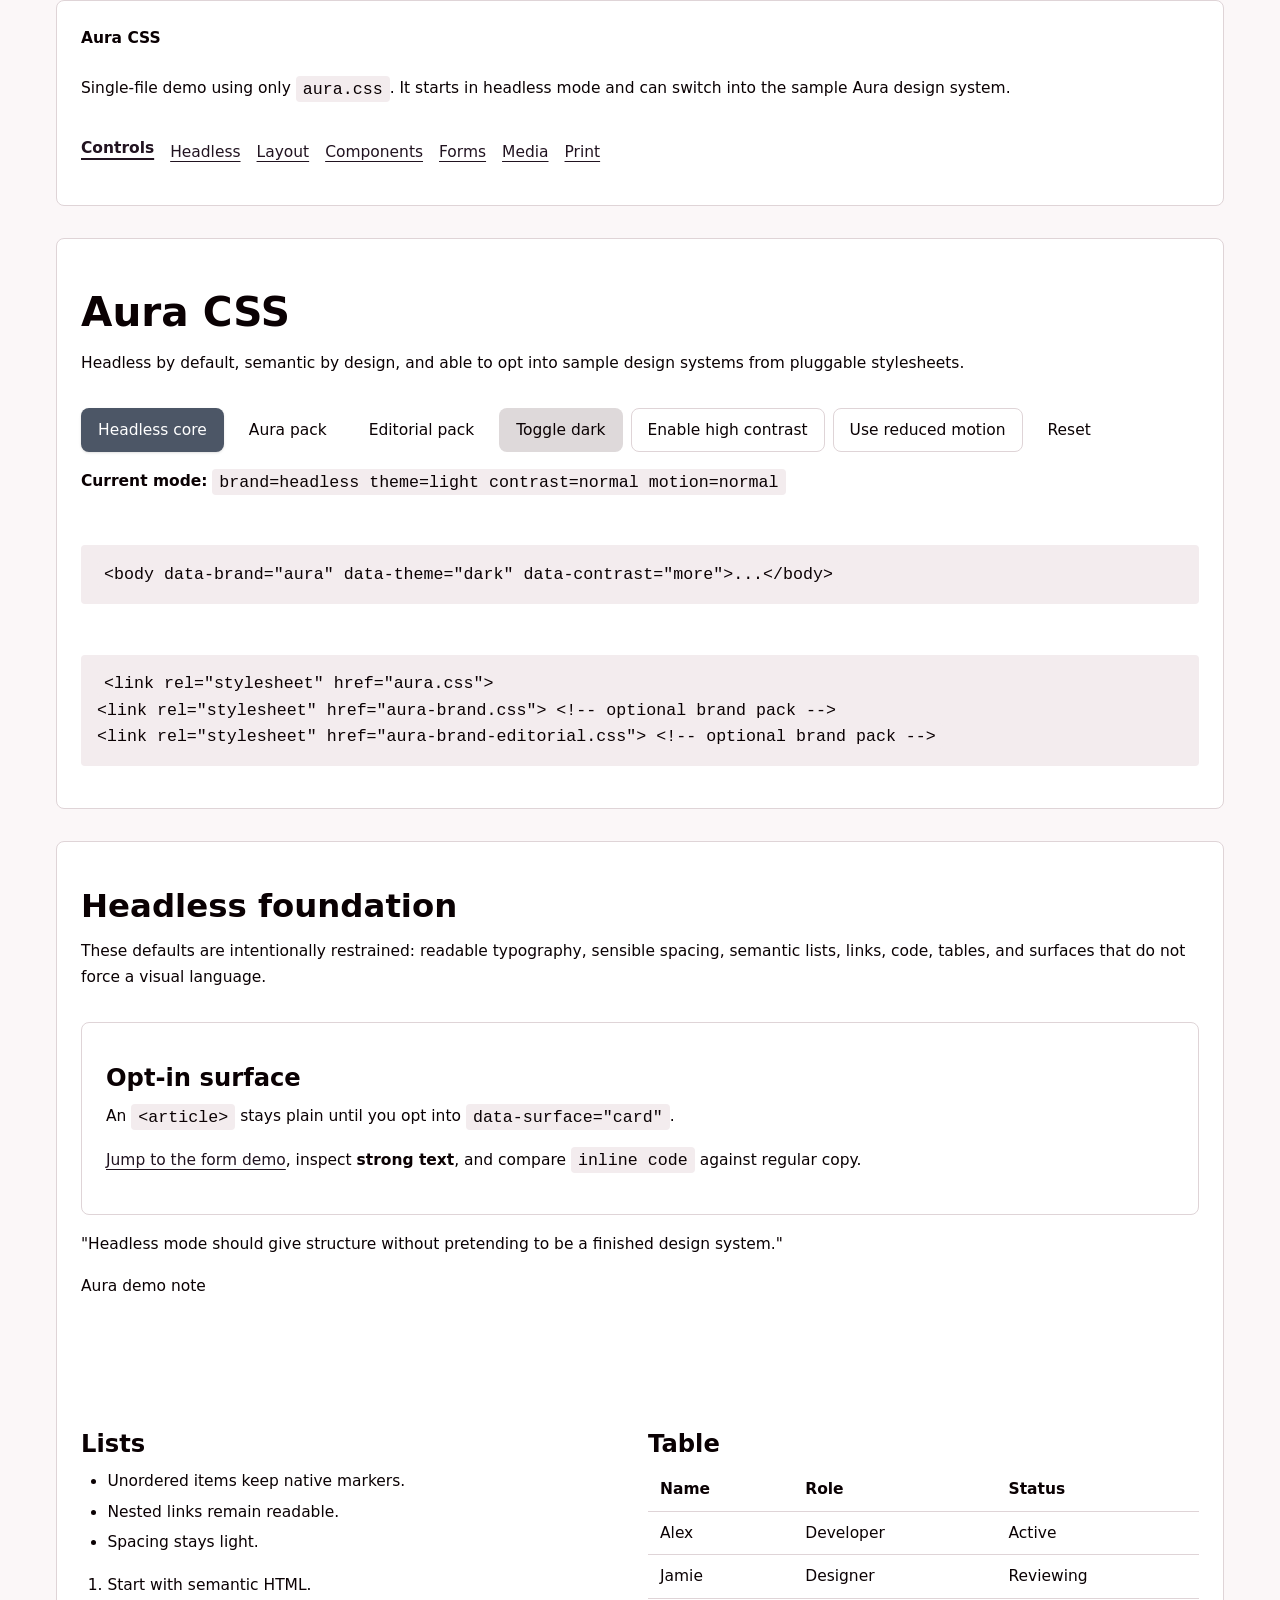
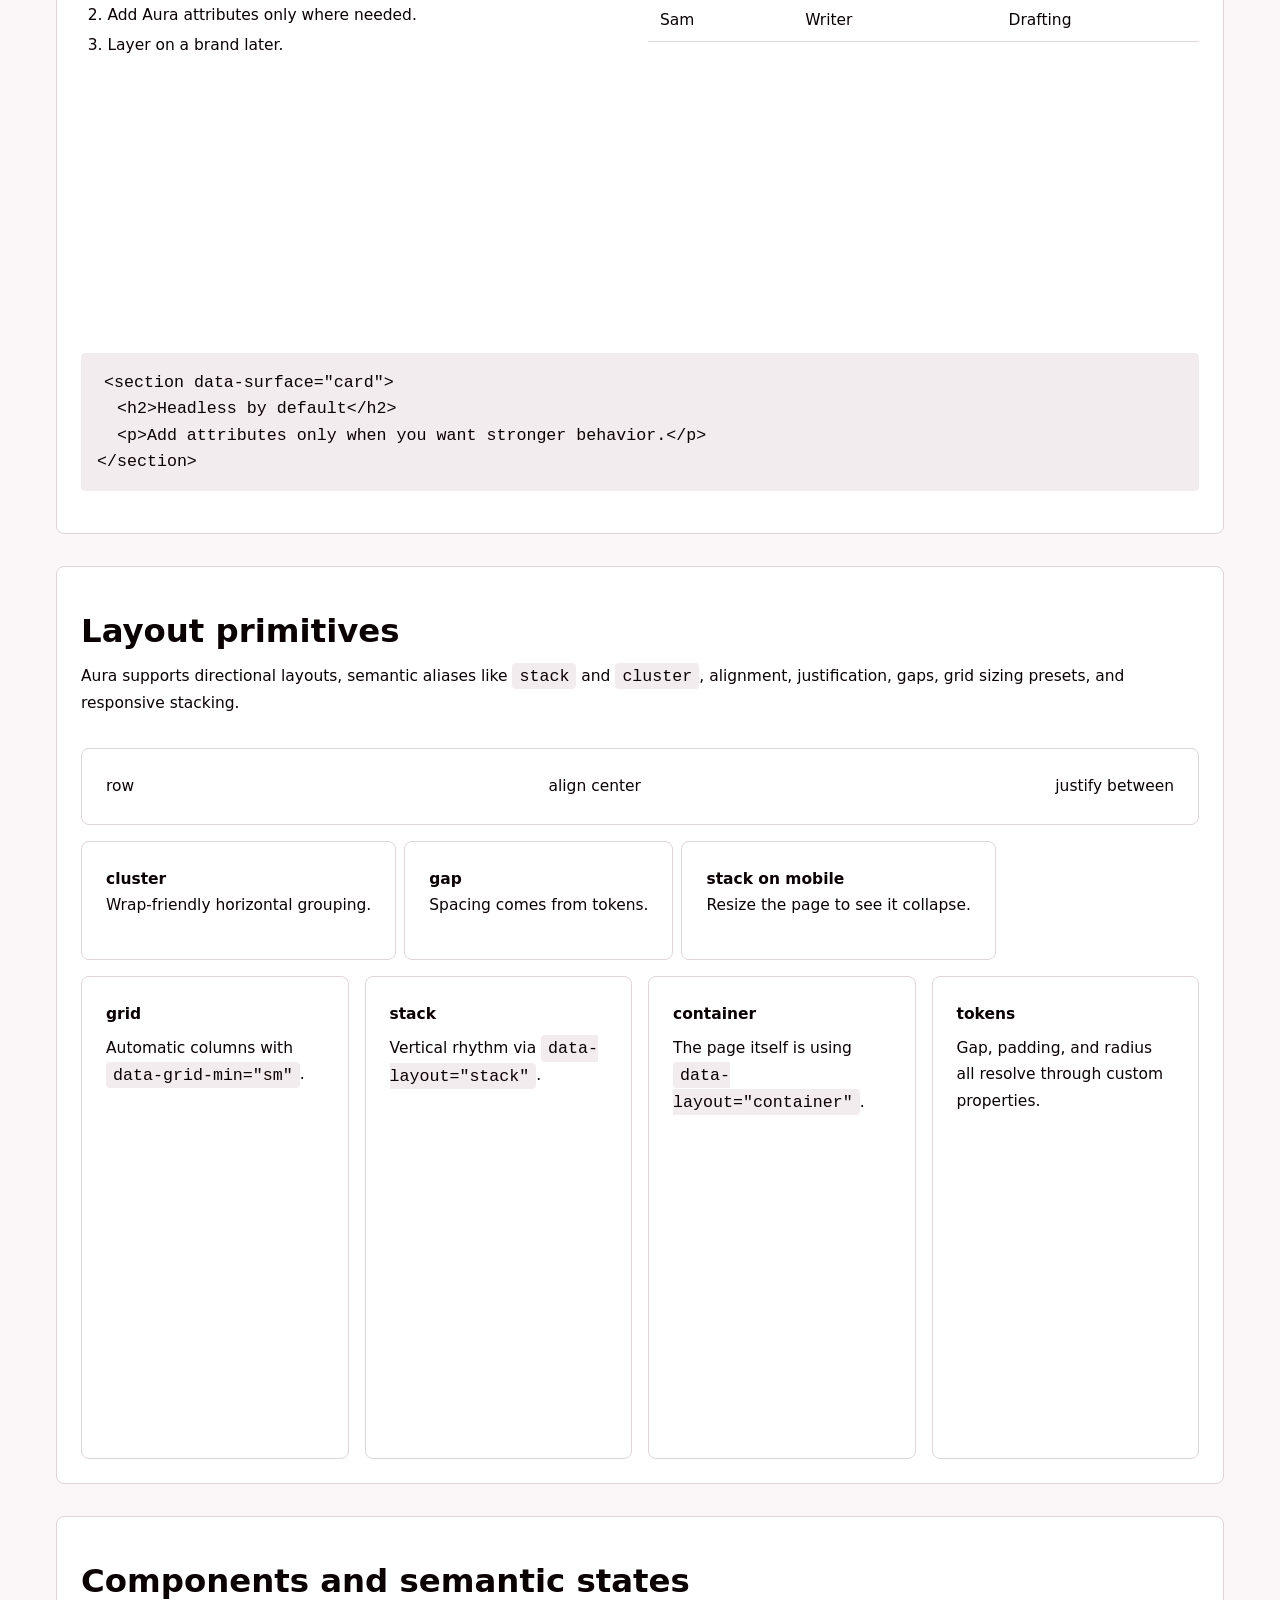
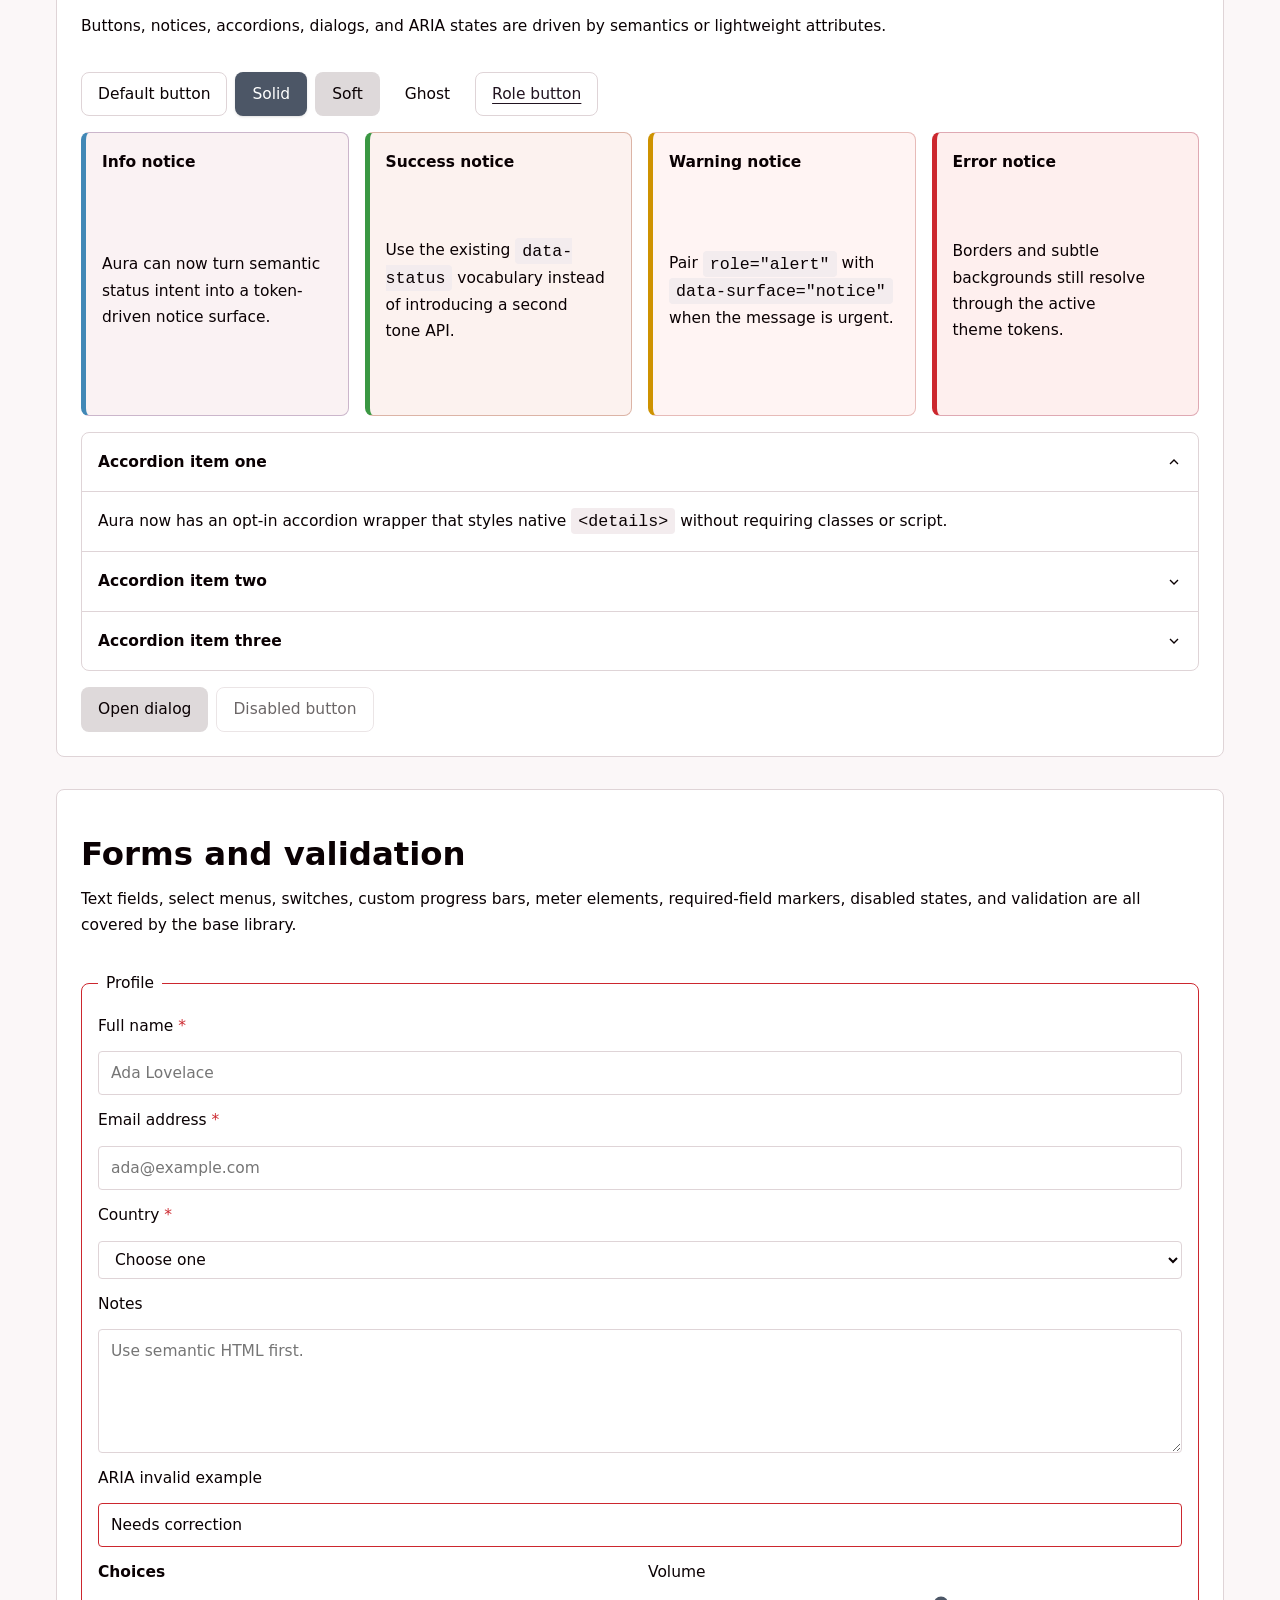
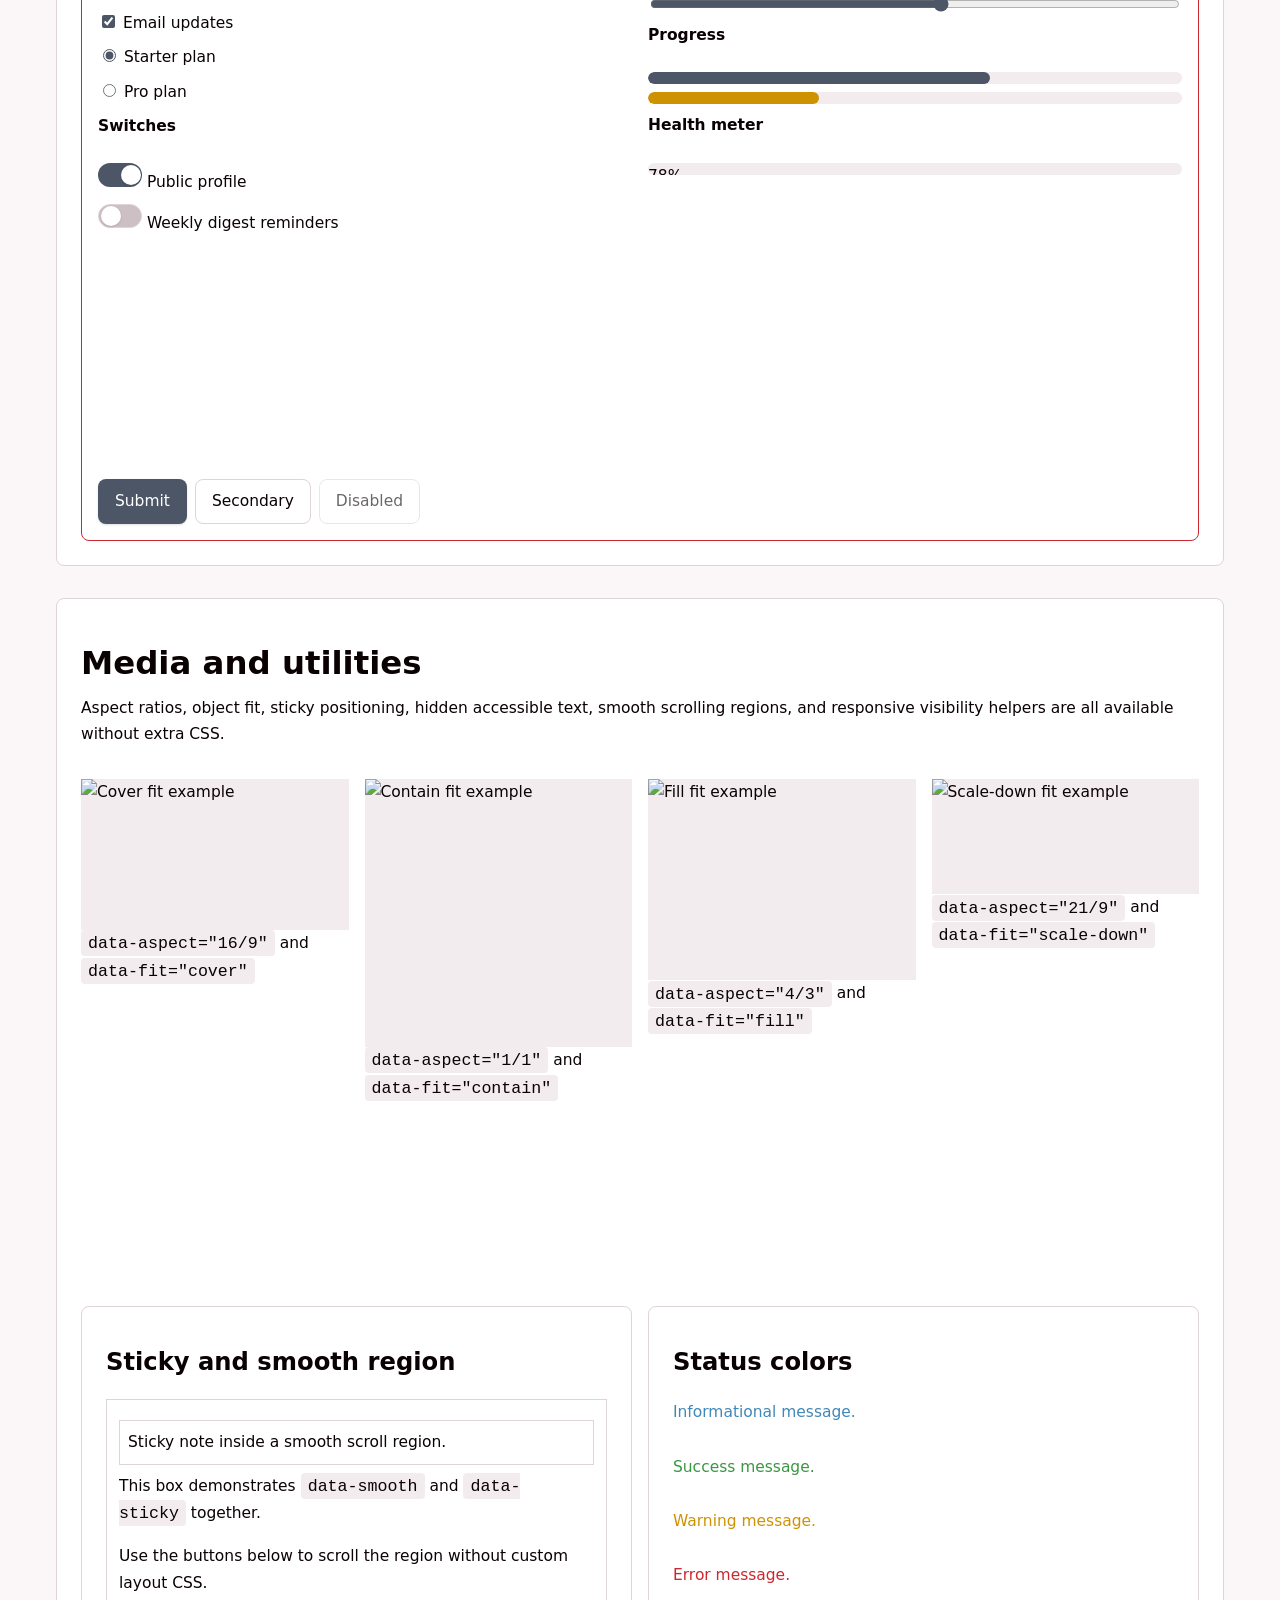
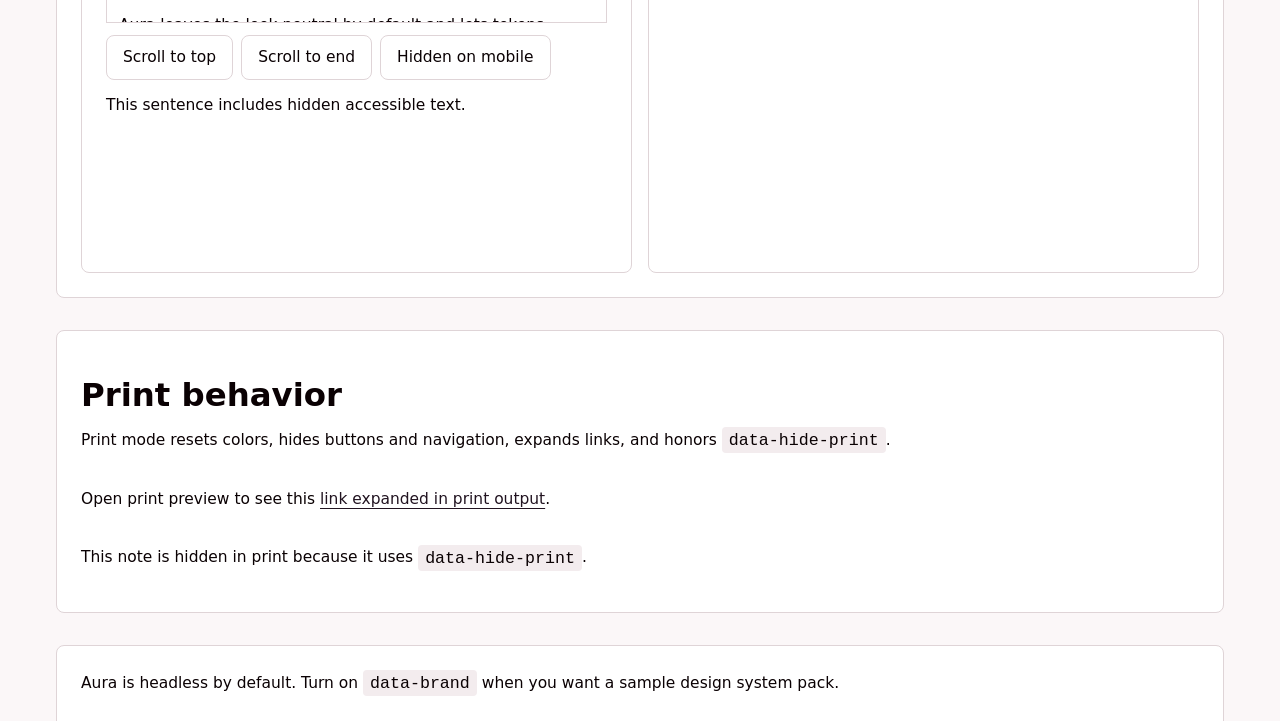
==== commit 27084342: "feat(css): add notice, accordion, switch, progress, and meter components Introduce five new headless" ====
--- a/index.html
+++ b/index.html
@@ -12,7 +12,7 @@
         <div data-layout="stack" data-gap="2">
           <p><strong>Aura CSS</strong></p>
           <p>
-            Single-file demo using only <code>aura-css.css</code>. It starts in
+            Single-file demo using only <code>aura.css</code>. It starts in
             headless mode and can switch into the sample Aura design system.
           </p>
         </div>
@@ -81,7 +81,7 @@
 
           <pre><code>&lt;body data-brand="aura" data-theme="dark" data-contrast="more"&gt;...&lt;/body&gt;</code></pre>
           <pre>
-<code>&lt;link rel="stylesheet" href="aura-css.css"&gt;
+<code>&lt;link rel="stylesheet" href="aura.css"&gt;
 &lt;link rel="stylesheet" href="aura-brand.css"&gt; &lt;!-- optional brand pack --&gt;
 &lt;link rel="stylesheet" href="aura-brand-editorial.css"&gt; &lt;!-- optional brand pack --&gt;</code></pre>
         </section>
@@ -258,8 +258,8 @@
           <div>
             <h2>Components and semantic states</h2>
             <p>
-              Buttons, nav, cards, status colors, disclosures, dialogs, and ARIA
-              states are driven by semantics or lightweight attributes.
+              Buttons, notices, accordions, dialogs, and ARIA states are driven
+              by semantics or lightweight attributes.
             </p>
           </div>
 
@@ -277,27 +277,61 @@
           </div>
 
           <div data-layout="grid" data-gap="4" data-grid-min="sm">
-            <div data-surface="card">
-              <p data-status="info">Informational status text.</p>
-            </div>
-            <div data-surface="card">
-              <p data-status="success">Success status text.</p>
-            </div>
-            <div data-surface="card">
-              <p data-status="warning">Warning status text.</p>
-            </div>
-            <div data-surface="card">
-              <p data-status="error">Error status text.</p>
-            </div>
-          </div>
-
-          <details data-surface="card">
-            <summary>Open disclosure primitive</summary>
-            <p>
-              This block demonstrates the built-in styling for
-              <code>&lt;details&gt;</code> and <code>&lt;summary&gt;</code>.
-            </p>
-          </details>
+            <aside data-surface="notice" data-status="info">
+              <strong>Info notice</strong>
+              <p>
+                Aura can now turn semantic status intent into a token-driven
+                notice surface.
+              </p>
+            </aside>
+            <aside data-surface="notice" data-status="success">
+              <strong>Success notice</strong>
+              <p>
+                Use the existing <code>data-status</code> vocabulary instead of
+                introducing a second tone API.
+              </p>
+            </aside>
+            <aside role="alert" data-surface="notice" data-status="warning">
+              <strong>Warning notice</strong>
+              <p>
+                Pair <code>role="alert"</code> with
+                <code>data-surface="notice"</code> when the message is urgent.
+              </p>
+            </aside>
+            <aside role="alert" data-surface="notice" data-status="error">
+              <strong>Error notice</strong>
+              <p>
+                Borders and subtle backgrounds still resolve through the active
+                theme tokens.
+              </p>
+            </aside>
+          </div>
+
+          <section data-ui="accordion" aria-label="Capability accordion">
+            <details name="component-capabilities" open>
+              <summary>Accordion item one</summary>
+              <p>
+                Aura now has an opt-in accordion wrapper that styles native
+                <code>&lt;details&gt;</code> without requiring classes or
+                script.
+              </p>
+            </details>
+            <details name="component-capabilities">
+              <summary>Accordion item two</summary>
+              <p>
+                Keep semantic markup, group items with the native
+                <code>name</code> attribute, and let tokens handle the visual
+                treatment.
+              </p>
+            </details>
+            <details name="component-capabilities">
+              <summary>Accordion item three</summary>
+              <p>
+                The same pattern can be branded later by overriding only the
+                accordion tokens in a brand pack.
+              </p>
+            </details>
+          </section>
 
           <div data-layout="cluster" data-gap="2" data-align="center">
             <button id="open-dialog" type="button" data-variant="soft">
@@ -330,9 +364,9 @@
           <div>
             <h2>Forms and validation</h2>
             <p>
-              Text fields, select menus, accent-colored native controls,
-              required-field markers, disabled states, and validation are all
-              covered by the base library.
+              Text fields, select menus, switches, custom progress bars, meter
+              elements, required-field markers, disabled states, and validation
+              are all covered by the base library.
             </p>
           </div>
 
@@ -386,6 +420,11 @@
                   <label><input type="radio" name="plan" checked> Starter
                     plan</label>
                   <label><input type="radio" name="plan"> Pro plan</label>
+                  <p><strong>Switches</strong></p>
+                  <label><input type="checkbox" role="switch" checked> Public
+                    profile</label>
+                  <label><input type="checkbox" role="switch"> Weekly digest
+                    reminders</label>
                 </div>
 
                 <div data-layout="stack" data-gap="2">
@@ -393,6 +432,20 @@
                   <input id="volume" type="range" value="55">
                   <p><strong>Progress</strong></p>
                   <progress value="64" max="100">64%</progress>
+                  <progress data-status="warning" value="32" max="100">
+                    32%
+                  </progress>
+                  <p><strong>Health meter</strong></p>
+                  <meter
+                    min="0"
+                    max="100"
+                    low="35"
+                    high="75"
+                    optimum="90"
+                    value="78"
+                  >
+                    78%
+                  </meter>
                 </div>
               </div>
 
--- a/aura.css
+++ b/aura.css
@@ -185,6 +185,38 @@
     --card-border-color: var(--border);
     --card-padding: var(--space-6);
     --card-shadow: none;
+
+    --notice-bg: var(--surface-raised);
+    --notice-color: var(--text);
+    --notice-border-color: var(--border);
+    --notice-accent-color: var(--primary);
+    --notice-padding: var(--space-4);
+    --notice-radius: var(--radius-md);
+    --notice-shadow: none;
+
+    --accordion-border-color: var(--border);
+    --accordion-radius: var(--radius-md);
+    --accordion-summary-padding: var(--space-4);
+    --accordion-panel-padding: var(--space-4);
+    --accordion-summary-bg-hover: var(--surface-raised);
+    --accordion-icon-size: 1rem;
+
+    --switch-width: 2.75rem;
+    --switch-height: 1.5rem;
+    --switch-track-bg: var(--gray-4);
+    --switch-track-bg-checked: var(--primary);
+    --switch-thumb-bg: var(--surface);
+    --switch-thumb-shadow: var(--shadow-sm);
+
+    --progress-height: 0.75rem;
+    --progress-bg: var(--surface-raised);
+    --progress-bar-bg: var(--primary);
+
+    --meter-height: 0.75rem;
+    --meter-bg: var(--surface-raised);
+    --meter-optimum-color: var(--color-success);
+    --meter-suboptimum-color: var(--color-warning);
+    --meter-poor-color: var(--color-error);
 
     /* Transitions */
     --transition-fast: 150ms ease;
@@ -426,8 +458,7 @@
   :where(
     input[type="checkbox"],
     input[type="radio"],
-    input[type="range"],
-    progress
+    input[type="range"]
   ) {
     accent-color: var(--primary);
   }
@@ -463,6 +494,43 @@
     padding-inline: var(--space-2);
   }
 
+  :where(input[type="checkbox"][role="switch"]) {
+    --switch-thumb-size: calc(var(--switch-height) - var(--space-1));
+
+    appearance: none;
+    inline-size: var(--switch-width);
+    block-size: var(--switch-height);
+    margin: 0;
+    position: relative;
+    border: 1px solid var(--field-border-color);
+    border-radius: var(--radius-full);
+    background-color: var(--switch-track-bg);
+    transition:
+      background-color var(--transition-fast),
+      border-color var(--transition-fast);
+  }
+  :where(input[type="checkbox"][role="switch"])::after {
+    content: "";
+    position: absolute;
+    inset-block-start: 50%;
+    inset-inline-start: calc(var(--space-1) / 2);
+    inline-size: var(--switch-thumb-size);
+    block-size: var(--switch-thumb-size);
+    border-radius: var(--radius-full);
+    background-color: var(--switch-thumb-bg);
+    box-shadow: var(--switch-thumb-shadow);
+    transform: translateY(-50%);
+    transition: transform var(--transition-fast);
+  }
+  :where(input[type="checkbox"][role="switch"]):checked {
+    background-color: var(--switch-track-bg-checked);
+    border-color: transparent;
+  }
+  :where(input[type="checkbox"][role="switch"]):checked::after {
+    transform: translateY(-50%)
+      translateX(calc(var(--switch-width) - var(--switch-height)));
+  }
+
   table {
     width: 100%;
     border-collapse: collapse;
@@ -480,6 +548,70 @@
   }
   th {
     font-weight: 600;
+  }
+
+  progress {
+    inline-size: 100%;
+    block-size: var(--progress-height);
+    appearance: none;
+    border: none;
+    border-radius: var(--radius-full);
+    overflow: hidden;
+    background-color: var(--progress-bg);
+  }
+  progress[data-status] {
+    --progress-bar-bg: var(--status-color, var(--primary));
+  }
+  progress::-webkit-progress-bar {
+    background-color: var(--progress-bg);
+    border-radius: var(--radius-full);
+  }
+  progress::-webkit-progress-value {
+    background-color: var(--progress-bar-bg);
+    border-radius: var(--radius-full);
+  }
+  progress::-moz-progress-bar {
+    background-color: var(--progress-bar-bg);
+    border-radius: var(--radius-full);
+  }
+
+  meter {
+    inline-size: 100%;
+    block-size: var(--meter-height);
+    appearance: none;
+    border: none;
+    border-radius: var(--radius-full);
+    overflow: hidden;
+    background: var(--meter-bg);
+  }
+  meter::-webkit-meter-bar {
+    background: var(--meter-bg);
+    border: none;
+    border-radius: var(--radius-full);
+  }
+  meter::-webkit-meter-optimum-value,
+  meter::-webkit-meter-suboptimum-value,
+  meter::-webkit-meter-even-less-good-value {
+    border-radius: var(--radius-full);
+  }
+  meter::-webkit-meter-optimum-value {
+    background: var(--meter-optimum-color);
+  }
+  meter::-webkit-meter-suboptimum-value {
+    background: var(--meter-suboptimum-color);
+  }
+  meter::-webkit-meter-even-less-good-value {
+    background: var(--meter-poor-color);
+  }
+  meter::-moz-meter-bar {
+    background: var(--meter-optimum-color);
+    border-radius: var(--radius-full);
+  }
+  meter:-moz-meter-sub-optimum::-moz-meter-bar {
+    background: var(--meter-suboptimum-color);
+  }
+  meter:-moz-meter-sub-sub-optimum::-moz-meter-bar {
+    background: var(--meter-poor-color);
   }
 
   code, pre {
@@ -640,6 +772,94 @@
     background-color: var(--card-bg);
     border: 1px solid var(--card-border-color);
     box-shadow: var(--card-shadow);
+  }
+
+  :where([data-surface~="notice"]) {
+    display: grid;
+    gap: var(--space-2);
+    padding: var(--notice-padding);
+    border: 1px solid var(--notice-border-color);
+    border-inline-start-width: 0.35rem;
+    border-inline-start-color: var(--notice-accent-color);
+    border-radius: var(--notice-radius);
+    background-color: var(--notice-bg);
+    color: var(--notice-color);
+    box-shadow: var(--notice-shadow);
+  }
+  :where([data-surface~="notice"]) > :last-child {
+    margin-block-end: 0;
+  }
+  :where([data-surface~="notice"])[data-status] {
+    --notice-accent-color: var(--status-color, var(--primary));
+  }
+  @supports (color: color-mix(in oklch, black, white)) {
+    :where([data-surface~="notice"])[data-status] {
+      --notice-bg: color-mix(in oklch, var(--surface) 92%, var(--status-color));
+      --notice-border-color: color-mix(
+        in oklch,
+        var(--border) 72%,
+        var(--status-color)
+      );
+    }
+  }
+
+  :where([data-ui~="accordion"]) {
+    display: grid;
+  }
+  :where([data-ui~="accordion"]) > details {
+    border: 1px solid var(--accordion-border-color);
+    border-radius: var(--accordion-radius);
+    background-color: var(--surface);
+    overflow: clip;
+  }
+  :where([data-ui~="accordion"]) > details + details {
+    margin-block-start: -1px;
+    border-start-start-radius: 0;
+    border-start-end-radius: 0;
+  }
+  :where([data-ui~="accordion"]) > details:has(+ details) {
+    border-end-start-radius: 0;
+    border-end-end-radius: 0;
+  }
+  :where([data-ui~="accordion"]) summary {
+    display: flex;
+    align-items: center;
+    justify-content: space-between;
+    gap: var(--space-3);
+    padding: var(--accordion-summary-padding);
+    font-weight: 600;
+    cursor: pointer;
+    user-select: none;
+    list-style: none;
+    transition: background-color var(--transition-fast);
+  }
+  :where([data-ui~="accordion"]) summary:hover {
+    background-color: var(--accordion-summary-bg-hover);
+  }
+  :where([data-ui~="accordion"]) summary::-webkit-details-marker,
+  :where([data-ui~="accordion"]) summary::marker {
+    display: none;
+  }
+  :where([data-ui~="accordion"]) summary::after {
+    content: "";
+    inline-size: var(--accordion-icon-size);
+    block-size: var(--accordion-icon-size);
+    flex-shrink: 0;
+    background-color: currentColor;
+    mask-image: url("data:image/svg+xml,%3Csvg xmlns='http://www.w3.org/2000/svg' viewBox='0 0 24 24' fill='none' stroke='currentColor' stroke-width='2'%3E%3Cpath d='m6 9 6 6 6-6'/%3E%3C/svg%3E");
+    mask-repeat: no-repeat;
+    mask-size: contain;
+    transition: transform var(--transition-fast);
+  }
+  :where([data-ui~="accordion"]) details[open] > summary {
+    border-block-end: 1px solid var(--accordion-border-color);
+  }
+  :where([data-ui~="accordion"]) details[open] > summary::after {
+    transform: rotate(180deg);
+  }
+  :where([data-ui~="accordion"]) details > :not(summary) {
+    margin: 0;
+    padding: var(--accordion-panel-padding);
   }
 
   :where([data-nav="inline"]) > :where(ul, ol) {
@@ -699,16 +919,19 @@
 
   /* Status colors */
   [data-status="error"] {
-    color: var(--color-error);
+    --status-color: var(--color-error);
   }
   [data-status="warning"] {
-    color: var(--color-warning);
+    --status-color: var(--color-warning);
   }
   [data-status="success"] {
-    color: var(--color-success);
+    --status-color: var(--color-success);
   }
   [data-status="info"] {
-    color: var(--color-info);
+    --status-color: var(--color-info);
+  }
+  :where([data-status]):not([data-surface~="notice"]):not(progress):not(meter) {
+    color: var(--status-color);
   }
 
   /* ===== NEW ENHANCEMENTS ===== */
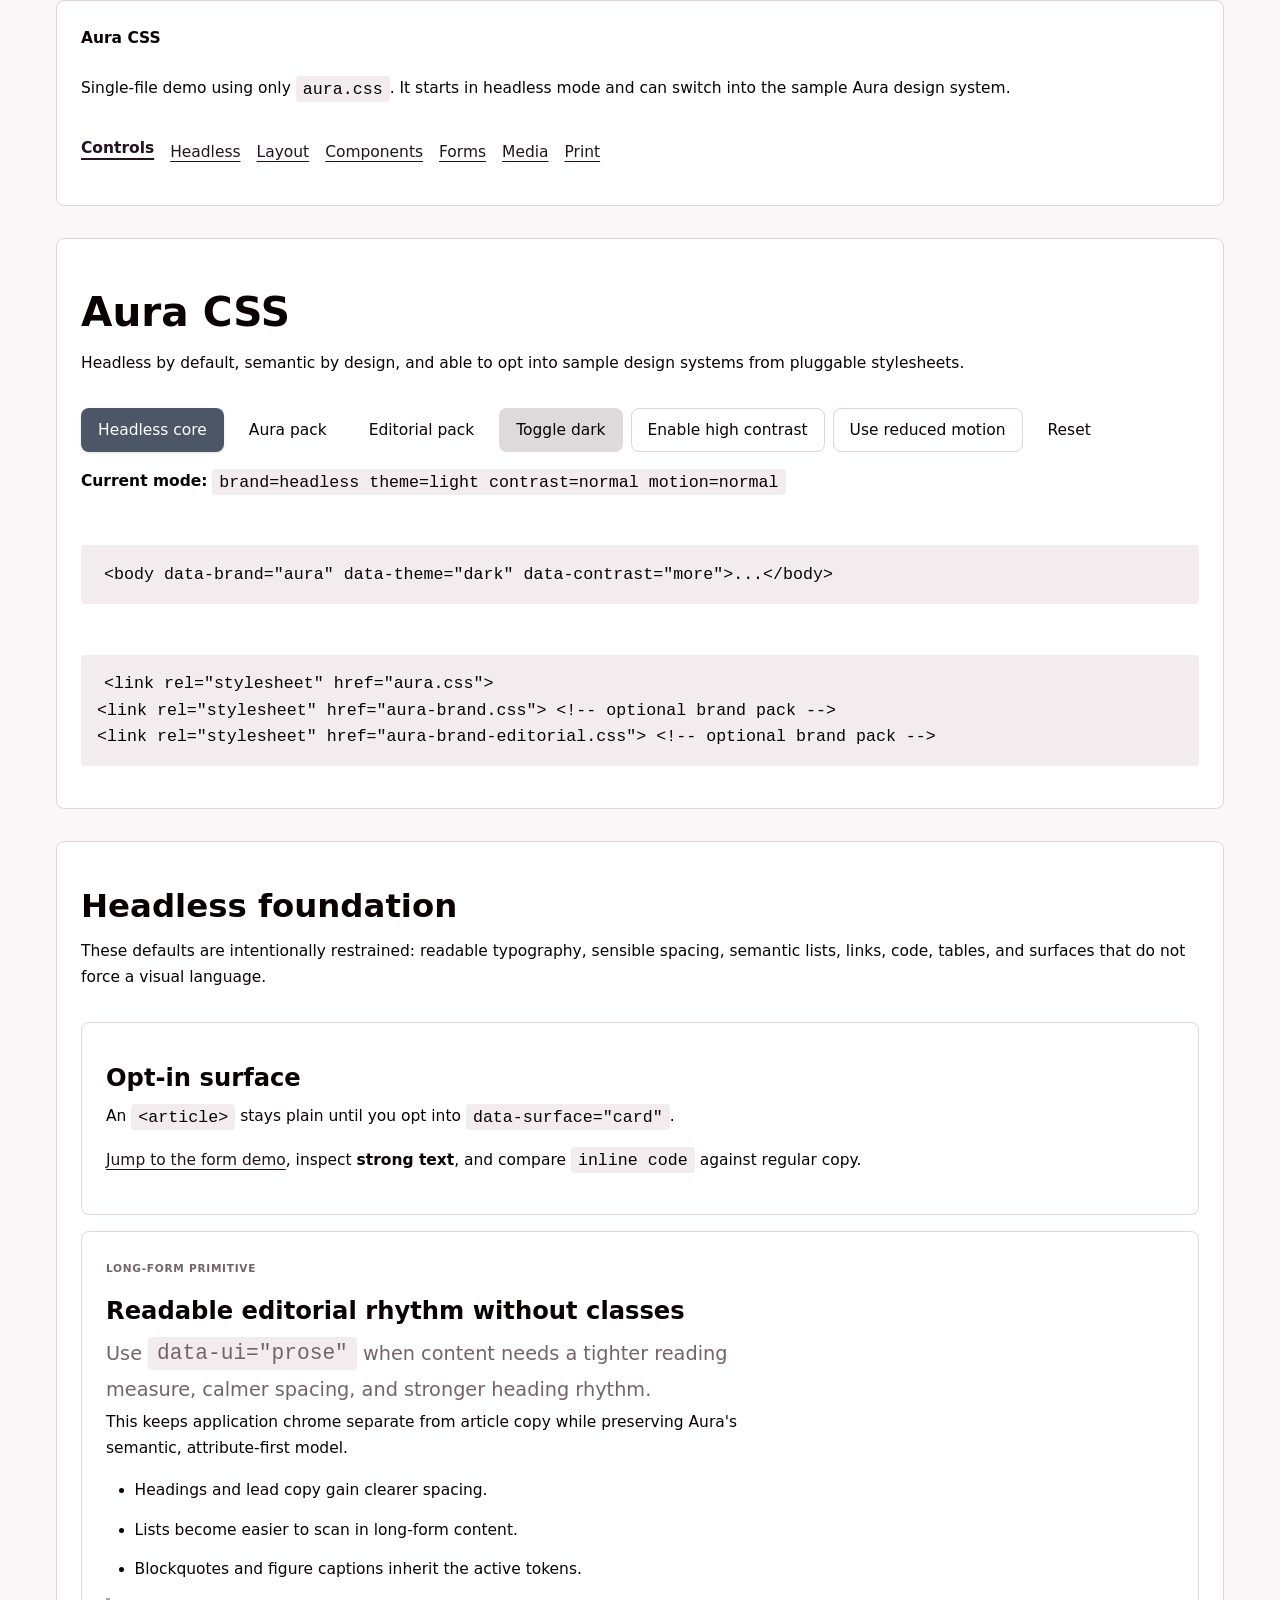
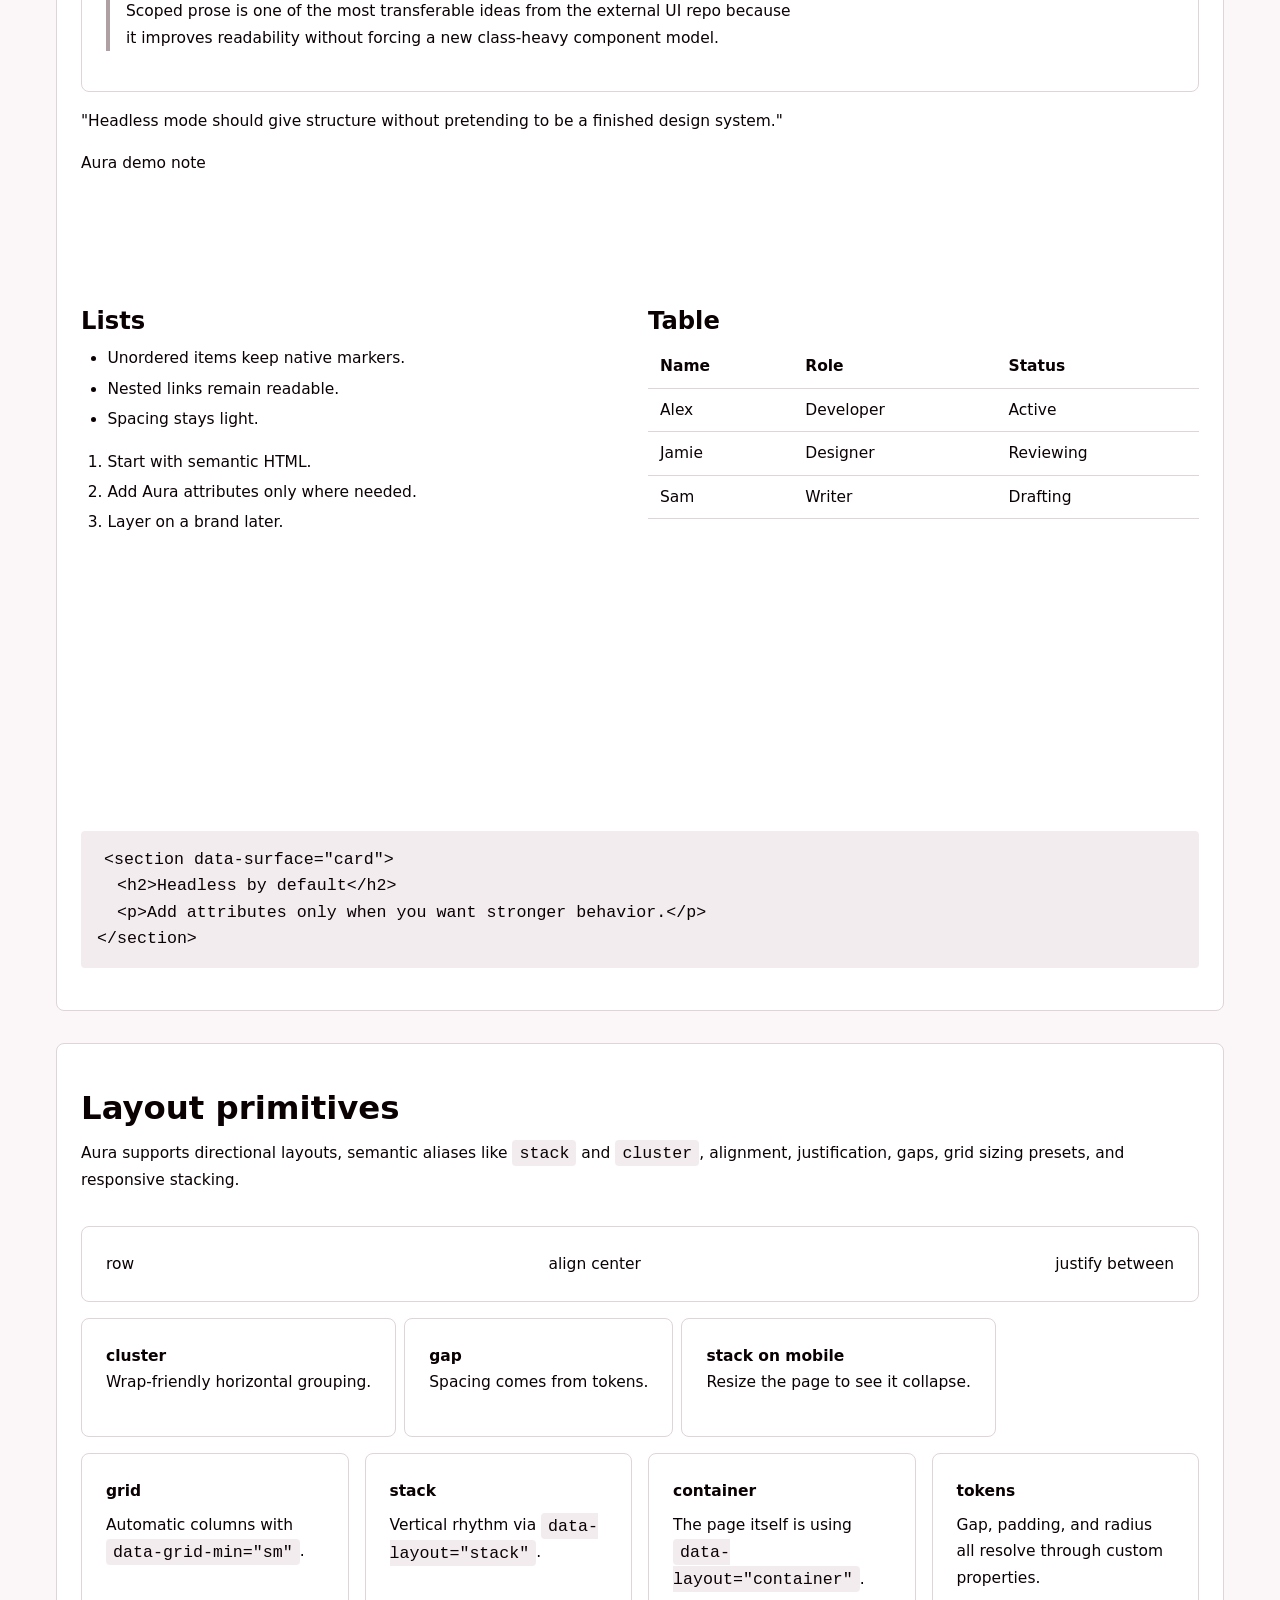
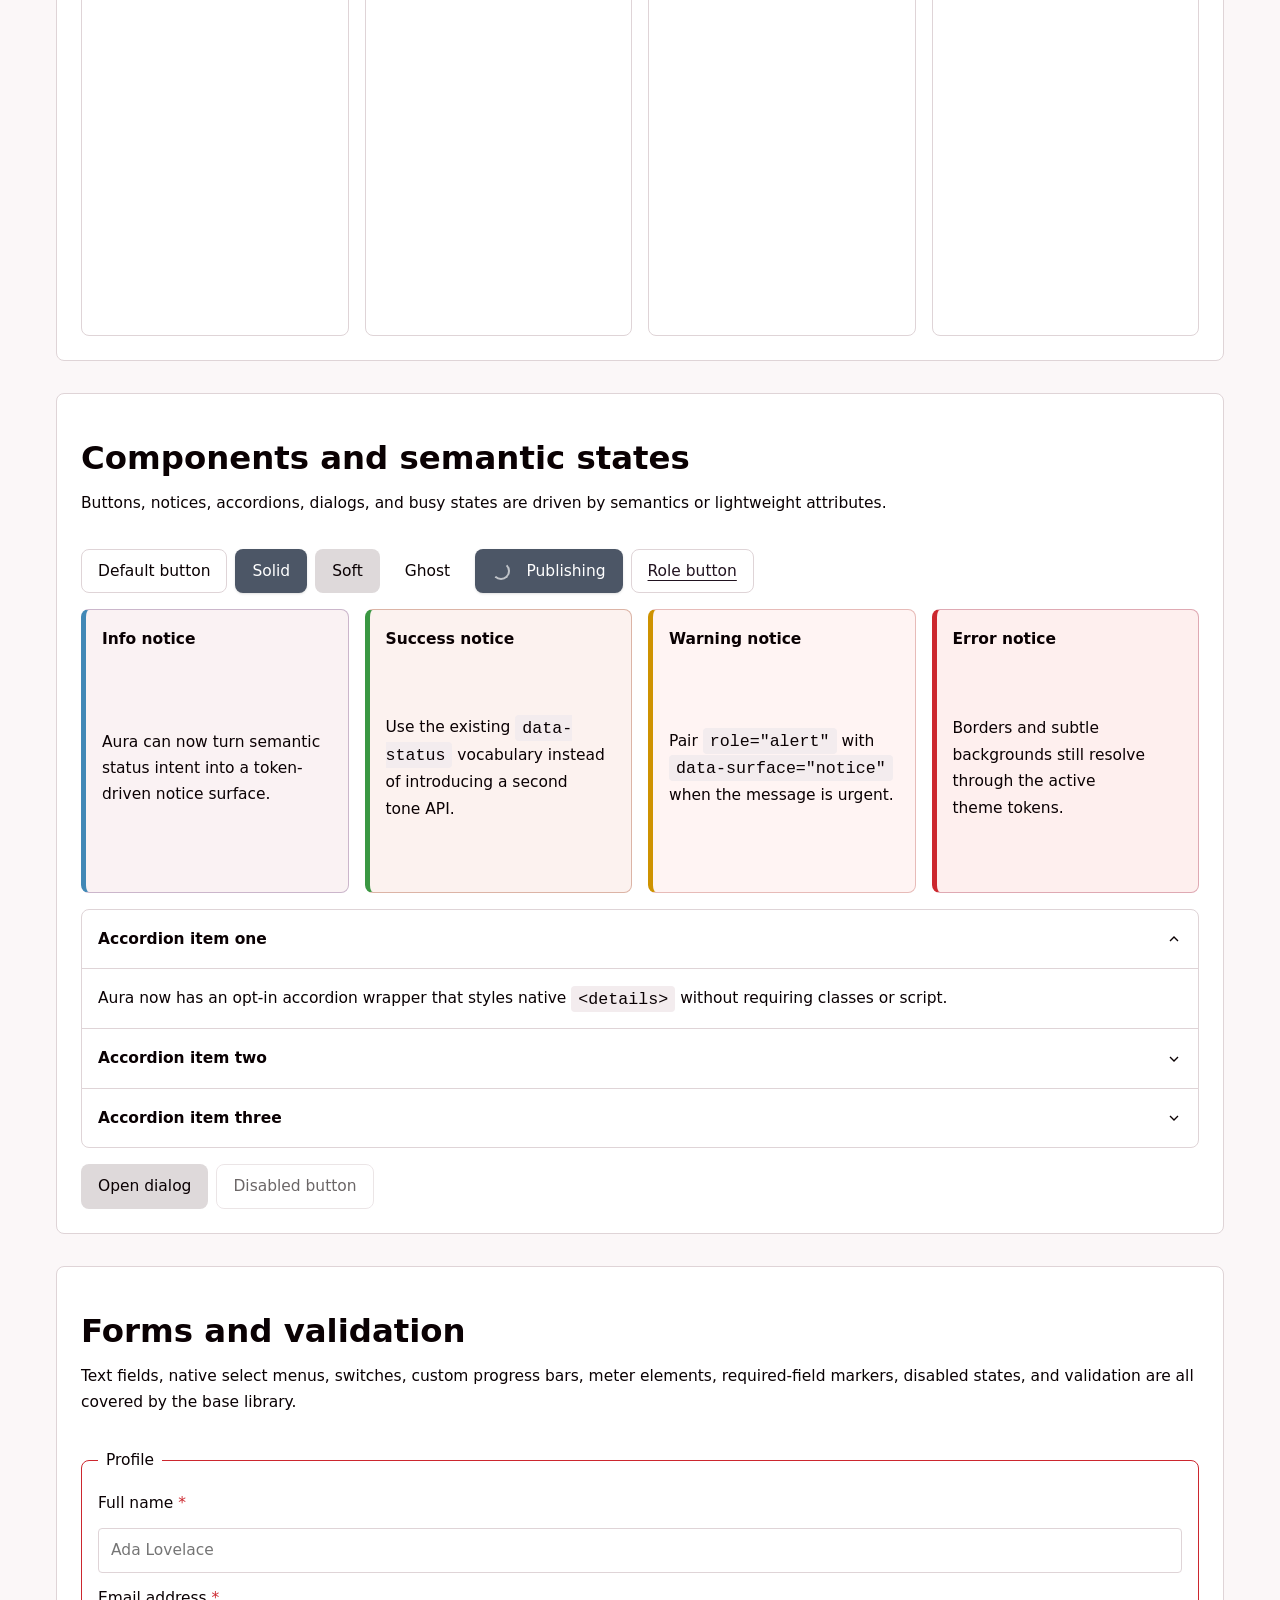
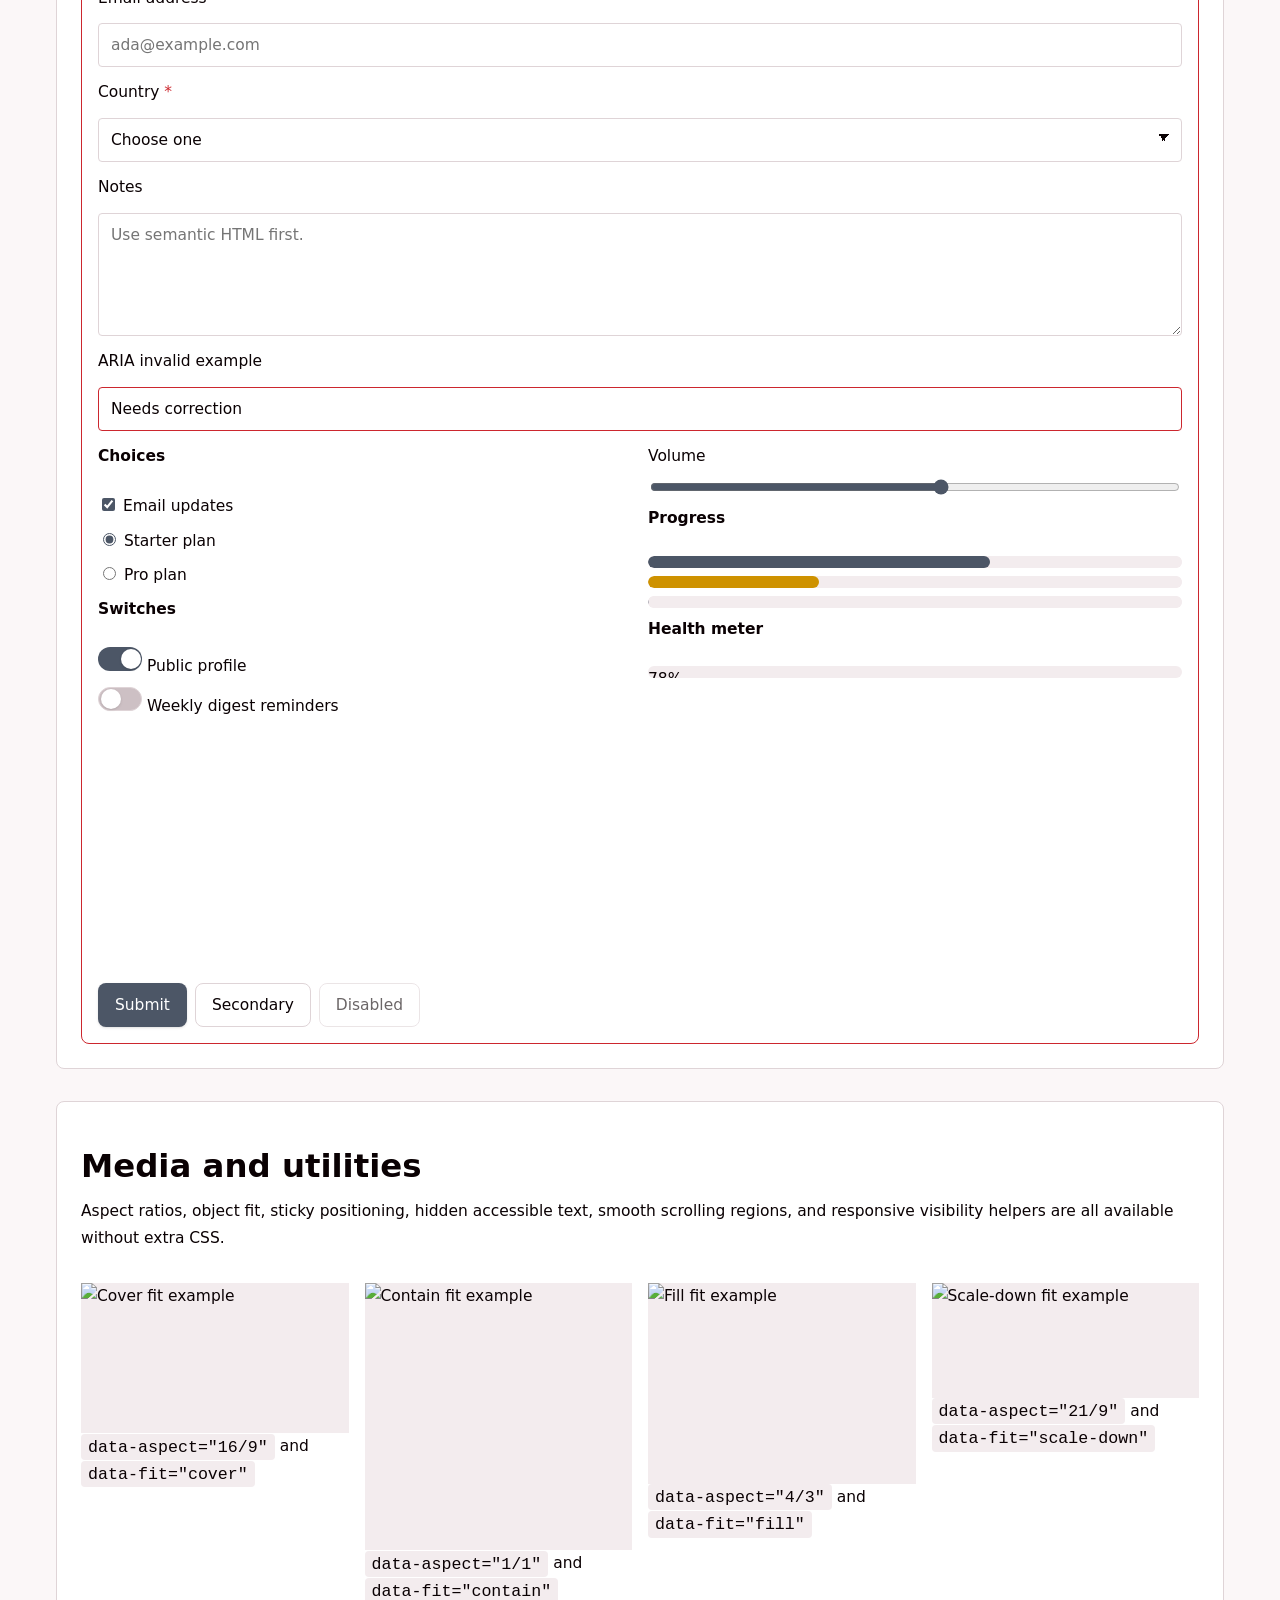
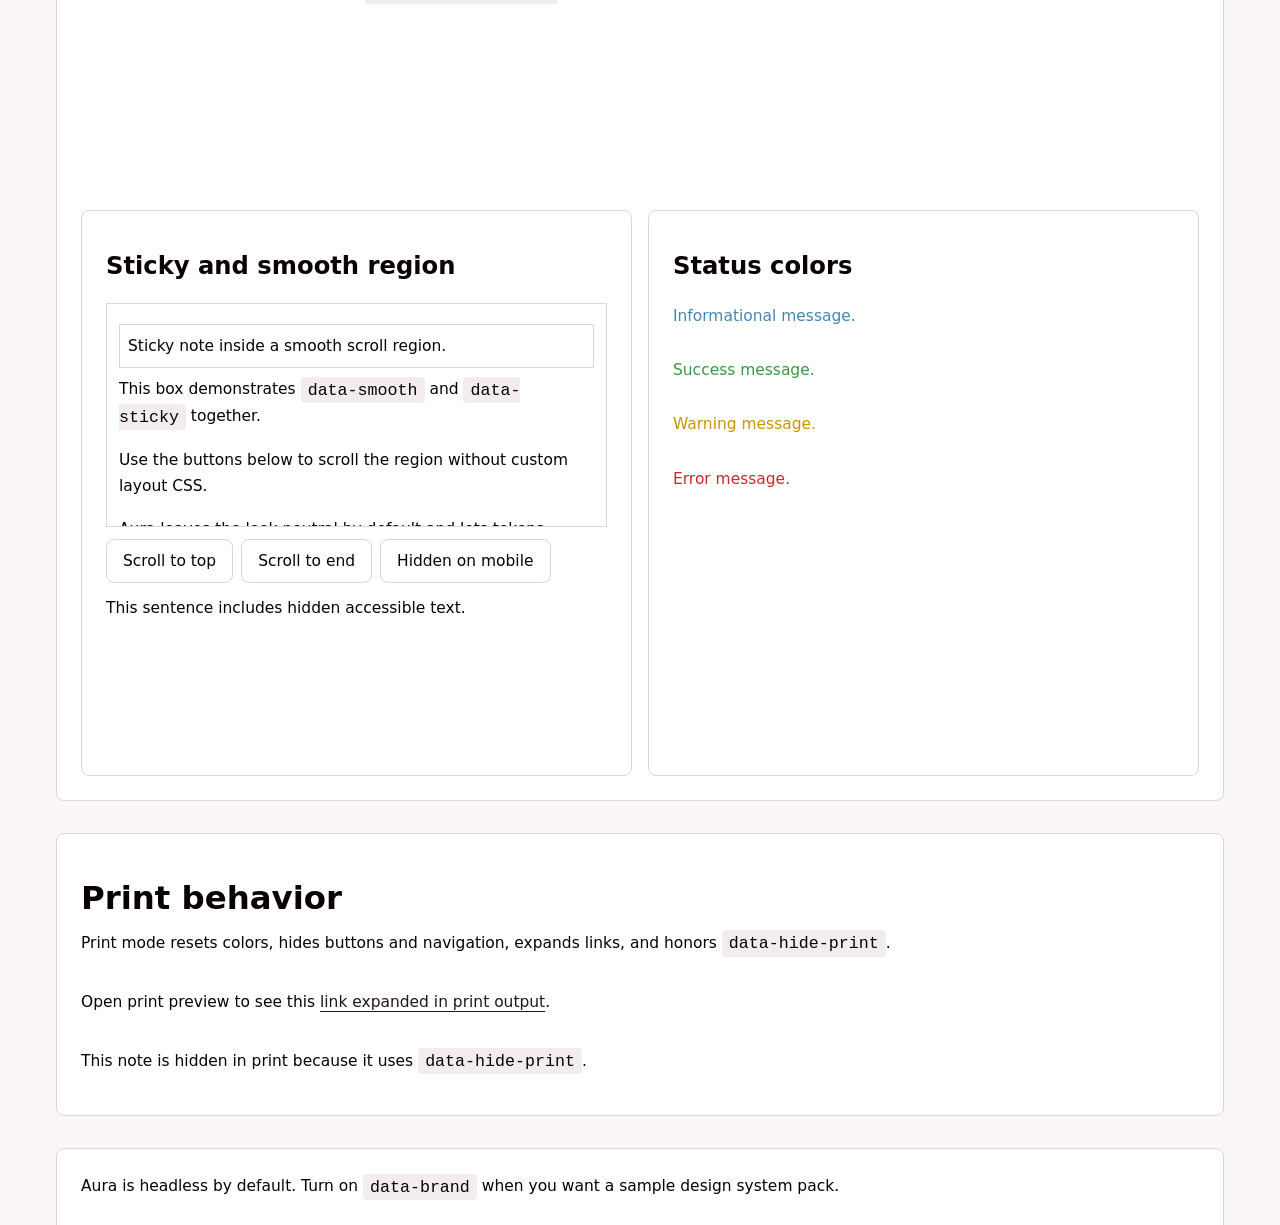
==== commit 1fd1036d: "Extract Aura-compatible UI patterns" ====
--- a/index.html
+++ b/index.html
@@ -1,10 +1,10 @@
-<!DOCTYPE html>
+<!doctype html>
 <html lang="en">
   <head>
-    <meta charset="UTF-8">
-    <meta name="viewport" content="width=device-width, initial-scale=1.0">
+    <meta charset="UTF-8" />
+    <meta name="viewport" content="width=device-width, initial-scale=1.0" />
     <title>Aura CSS Demo</title>
-    <link rel="stylesheet" href="aura.css">
+    <link rel="stylesheet" href="aura.css" />
   </head>
   <body data-layout="container">
     <div data-layout="stack" data-gap="8">
@@ -53,9 +53,7 @@
             <button id="use-headless" type="button" data-variant="solid">
               Headless core
             </button>
-            <button id="use-aura-brand" type="button">
-              Aura pack
-            </button>
+            <button id="use-aura-brand" type="button">Aura pack</button>
             <button id="use-editorial-brand" type="button">
               Editorial pack
             </button>
@@ -65,9 +63,7 @@
             <button id="toggle-contrast" type="button">
               Enable high contrast
             </button>
-            <button id="toggle-motion" type="button">
-              Use reduced motion
-            </button>
+            <button id="toggle-motion" type="button">Use reduced motion</button>
             <button id="reset-demo" type="button" data-variant="ghost">
               Reset
             </button>
@@ -76,7 +72,8 @@
           <p>
             <strong>Current mode:</strong>
             <code id="state-output"
-            >brand=headless theme=light contrast=normal motion=normal</code>
+              >brand=headless theme=light contrast=normal motion=normal</code
+            >
           </p>
 
           <pre><code>&lt;body data-brand="aura" data-theme="dark" data-contrast="more"&gt;...&lt;/body&gt;</code></pre>
@@ -114,6 +111,35 @@
             </p>
           </article>
 
+          <article data-surface="card" data-ui="prose">
+            <hgroup>
+              <p>Long-form primitive</p>
+              <h3>Readable editorial rhythm without classes</h3>
+              <p>
+                Use <code>data-ui="prose"</code> when content needs a tighter
+                reading measure, calmer spacing, and stronger heading rhythm.
+              </p>
+            </hgroup>
+            <p>
+              This keeps application chrome separate from article copy while
+              preserving Aura's semantic, attribute-first model.
+            </p>
+            <ul>
+              <li>Headings and lead copy gain clearer spacing.</li>
+              <li>Lists become easier to scan in long-form content.</li>
+              <li>
+                Blockquotes and figure captions inherit the active tokens.
+              </li>
+            </ul>
+            <blockquote>
+              <p>
+                Scoped prose is one of the most transferable ideas from the
+                external UI repo because it improves readability without forcing
+                a new class-heavy component model.
+              </p>
+            </blockquote>
+          </article>
+
           <blockquote>
             <p>
               "Headless mode should give structure without pretending to be a
@@ -122,7 +148,7 @@
             <footer>Aura demo note</footer>
           </blockquote>
 
-          <hr>
+          <hr />
 
           <div data-layout="grid" data-gap="4" data-grid-min="md">
             <div>
@@ -258,7 +284,7 @@
           <div>
             <h2>Components and semantic states</h2>
             <p>
-              Buttons, notices, accordions, dialogs, and ARIA states are driven
+              Buttons, notices, accordions, dialogs, and busy states are driven
               by semantics or lightweight attributes.
             </p>
           </div>
@@ -273,6 +299,9 @@
             <button type="button" data-variant="solid">Solid</button>
             <button type="button" data-variant="soft">Soft</button>
             <button type="button" data-variant="ghost">Ghost</button>
+            <button type="button" data-variant="solid" aria-busy="true">
+              Publishing
+            </button>
             <a href="#forms" role="button">Role button</a>
           </div>
 
@@ -343,8 +372,8 @@
           <dialog id="capability-dialog">
             <h3>Dialog primitive</h3>
             <p>
-              Dialogs inherit the active tokens, so switching the sample theme
-              updates this surface too.
+              Dialogs inherit the active tokens, lock page scroll while open,
+              and use a small motion-safe entry transition.
             </p>
             <div data-layout="cluster" data-gap="2" data-justify="end">
               <button id="close-dialog" type="button" data-variant="ghost">
@@ -364,9 +393,9 @@
           <div>
             <h2>Forms and validation</h2>
             <p>
-              Text fields, select menus, switches, custom progress bars, meter
-              elements, required-field markers, disabled states, and validation
-              are all covered by the base library.
+              Text fields, native select menus, switches, custom progress bars,
+              meter elements, required-field markers, disabled states, and
+              validation are all covered by the base library.
             </p>
           </div>
 
@@ -380,7 +409,7 @@
                 type="text"
                 required
                 placeholder="Ada Lovelace"
-              >
+              />
 
               <label for="email">Email address</label>
               <input
@@ -388,7 +417,7 @@
                 type="email"
                 required
                 placeholder="ada@example.com"
-              >
+              />
 
               <label for="country">Country</label>
               <select id="country" required>
@@ -411,30 +440,37 @@
                 type="text"
                 aria-invalid="true"
                 value="Needs correction"
-              >
+              />
 
               <div data-layout="grid" data-gap="4" data-grid-min="sm">
                 <div data-layout="stack" data-gap="2">
                   <p><strong>Choices</strong></p>
-                  <label><input type="checkbox" checked> Email updates</label>
-                  <label><input type="radio" name="plan" checked> Starter
-                    plan</label>
-                  <label><input type="radio" name="plan"> Pro plan</label>
+                  <label><input type="checkbox" checked /> Email updates</label>
+                  <label
+                    ><input type="radio" name="plan" checked /> Starter
+                    plan</label
+                  >
+                  <label><input type="radio" name="plan" /> Pro plan</label>
                   <p><strong>Switches</strong></p>
-                  <label><input type="checkbox" role="switch" checked> Public
-                    profile</label>
-                  <label><input type="checkbox" role="switch"> Weekly digest
-                    reminders</label>
+                  <label
+                    ><input type="checkbox" role="switch" checked /> Public
+                    profile</label
+                  >
+                  <label
+                    ><input type="checkbox" role="switch" /> Weekly digest
+                    reminders</label
+                  >
                 </div>
 
                 <div data-layout="stack" data-gap="2">
                   <label for="volume">Volume</label>
-                  <input id="volume" type="range" value="55">
+                  <input id="volume" type="range" value="55" />
                   <p><strong>Progress</strong></p>
                   <progress value="64" max="100">64%</progress>
                   <progress data-status="warning" value="32" max="100">
                     32%
                   </progress>
+                  <progress aria-label="Background sync in progress"></progress>
                   <p><strong>Health meter</strong></p>
                   <meter
                     min="0"
@@ -486,7 +522,7 @@
                   alt="Cover fit example"
                   data-fit="cover"
                   style="width: 100%; height: 100%"
-                >
+                />
               </div>
               <figcaption>
                 <code>data-aspect="16/9"</code> and
@@ -501,7 +537,7 @@
                   alt="Contain fit example"
                   data-fit="contain"
                   style="width: 100%; height: 100%"
-                >
+                />
               </div>
               <figcaption>
                 <code>data-aspect="1/1"</code> and
@@ -516,7 +552,7 @@
                   alt="Fill fit example"
                   data-fit="fill"
                   style="width: 100%; height: 100%"
-                >
+                />
               </div>
               <figcaption>
                 <code>data-aspect="4/3"</code> and
@@ -531,7 +567,7 @@
                   alt="Scale-down fit example"
                   data-fit="scale-down"
                   style="width: 100%; height: 100%"
-                >
+                />
               </div>
               <figcaption>
                 <code>data-aspect="21/9"</code> and
@@ -546,11 +582,20 @@
               <div
                 id="smooth-region"
                 data-smooth
-                style="max-height: 14rem; border: 1px solid var(--border); padding: var(--space-3)"
+                style="
+                  max-height: 14rem;
+                  border: 1px solid var(--border);
+                  padding: var(--space-3);
+                "
               >
                 <p
                   data-sticky
-                  style="--sticky-top: var(--space-2); background: var(--surface); border: 1px solid var(--border); padding: var(--space-2)"
+                  style="
+                    --sticky-top: var(--space-2);
+                    background: var(--surface);
+                    border: 1px solid var(--border);
+                    padding: var(--space-2);
+                  "
                 >
                   Sticky note inside a smooth scroll region.
                 </p>
@@ -570,9 +615,7 @@
                   The same markup becomes more branded as soon as the sample
                   theme is enabled.
                 </p>
-                <p id="smooth-region-end">
-                  End of the smooth scrolling demo.
-                </p>
+                <p id="smooth-region-end">End of the smooth scrolling demo.</p>
               </div>
 
               <div data-layout="cluster" data-gap="2" data-align="center">
@@ -589,7 +632,8 @@
 
               <p>
                 <span data-visually-hidden
-                >Screen-reader-only introduction.</span>
+                  >Screen-reader-only introduction.</span
+                >
                 This sentence includes hidden accessible text.
               </p>
             </div>
@@ -642,15 +686,11 @@
         const body = document.body;
         const stateOutput = document.getElementById("state-output");
         const headlessButton = document.getElementById("use-headless");
-        const auraBrandButton = document.getElementById(
-          "use-aura-brand",
-        );
+        const auraBrandButton = document.getElementById("use-aura-brand");
         const editorialBrandButton = document.getElementById(
           "use-editorial-brand",
         );
-        const contrastButton = document.getElementById(
-          "toggle-contrast",
-        );
+        const contrastButton = document.getElementById("toggle-contrast");
         const motionButton = document.getElementById("toggle-motion");
         const dialog = document.getElementById("capability-dialog");
         const smoothRegion = document.getElementById("smooth-region");
@@ -743,42 +783,30 @@
         function updateState() {
           const brand = body.getAttribute("data-brand") || "headless";
           const theme = root.getAttribute("data-theme") || "light";
-          const contrast = root.getAttribute("data-contrast") ||
-            "normal";
+          const contrast = root.getAttribute("data-contrast") || "normal";
           const motion = root.getAttribute("data-motion") || "normal";
 
-          stateOutput.textContent =
-            `brand=${brand} theme=${theme} contrast=${contrast} motion=${motion}`;
-
-          contrastButton.textContent = contrast === "more"
-            ? "Disable high contrast"
-            : "Enable high contrast";
-          motionButton.textContent = motion === "reduce"
-            ? "Use normal motion"
-            : "Use reduced motion";
+          stateOutput.textContent = `brand=${brand} theme=${theme} contrast=${contrast} motion=${motion}`;
+
+          contrastButton.textContent =
+            contrast === "more"
+              ? "Disable high contrast"
+              : "Enable high contrast";
+          motionButton.textContent =
+            motion === "reduce" ? "Use normal motion" : "Use reduced motion";
           syncBrandButtons(brand);
         }
 
-        headlessButton.addEventListener(
-          "click",
-          () => setBrand("headless"),
+        headlessButton.addEventListener("click", () => setBrand("headless"));
+        auraBrandButton.addEventListener("click", () => setBrand("aura"));
+        editorialBrandButton.addEventListener("click", () =>
+          setBrand("editorial"),
         );
-        auraBrandButton.addEventListener(
-          "click",
-          () => setBrand("aura"),
-        );
-        editorialBrandButton.addEventListener(
-          "click",
-          () => setBrand("editorial"),
-        );
-
-        document.getElementById("toggle-dark").addEventListener(
-          "click",
-          () => {
-            toggleThemeToken("dark");
-            updateState();
-          },
-        );
+
+        document.getElementById("toggle-dark").addEventListener("click", () => {
+          toggleThemeToken("dark");
+          updateState();
+        });
 
         contrastButton.addEventListener("click", () => {
           toggleAttribute(root, "data-contrast", "more");
@@ -790,53 +818,43 @@
           updateState();
         });
 
-        document.getElementById("reset-demo").addEventListener(
-          "click",
-          () => {
-            body.removeAttribute("data-brand");
-            root.removeAttribute("data-theme");
-            root.removeAttribute("data-contrast");
-            root.removeAttribute("data-motion");
-            updateState();
-          },
-        );
-
-        document.getElementById("open-dialog").addEventListener(
-          "click",
-          () => {
-            if (typeof dialog.showModal === "function") {
-              dialog.showModal();
-            } else {
-              dialog.setAttribute("open", "");
-            }
-          },
-        );
-
-        document.getElementById("close-dialog").addEventListener(
-          "click",
-          () => {
+        document.getElementById("reset-demo").addEventListener("click", () => {
+          body.removeAttribute("data-brand");
+          root.removeAttribute("data-theme");
+          root.removeAttribute("data-contrast");
+          root.removeAttribute("data-motion");
+          updateState();
+        });
+
+        document.getElementById("open-dialog").addEventListener("click", () => {
+          if (typeof dialog.showModal === "function") {
+            dialog.showModal();
+          } else {
+            dialog.setAttribute("open", "");
+          }
+        });
+
+        document
+          .getElementById("close-dialog")
+          .addEventListener("click", () => {
             if (typeof dialog.close === "function") {
               dialog.close();
             } else {
               dialog.removeAttribute("open");
             }
-          },
-        );
-
-        document.getElementById("scroll-region-top").addEventListener(
-          "click",
-          () => {
+          });
+
+        document
+          .getElementById("scroll-region-top")
+          .addEventListener("click", () => {
             smoothRegion.scrollTo({ top: 0 });
-          },
-        );
-
-        document.getElementById("scroll-region-end-button")
-          .addEventListener(
-            "click",
-            () => {
-              smoothRegion.scrollTo({ top: smoothRegion.scrollHeight });
-            },
-          );
+          });
+
+        document
+          .getElementById("scroll-region-end-button")
+          .addEventListener("click", () => {
+            smoothRegion.scrollTo({ top: smoothRegion.scrollHeight });
+          });
 
         updateState();
       })();
--- a/aura.css
+++ b/aura.css
@@ -22,16 +22,36 @@
 
 /* ---------- RESET ---------- */
 @layer reset {
-  *, *::before, *::after {
+  *,
+  *::before,
+  *::after {
     box-sizing: border-box;
   }
-  body, h1, h2, h3, h4, p, ul, ol, dl, figure, blockquote, fieldset {
+  body,
+  h1,
+  h2,
+  h3,
+  h4,
+  p,
+  ul,
+  ol,
+  dl,
+  figure,
+  blockquote,
+  fieldset {
     margin: 0;
   }
-  input, button, textarea, select {
+  input,
+  button,
+  textarea,
+  select {
     font: inherit;
   }
-  img, picture, video, canvas, svg {
+  img,
+  picture,
+  video,
+  canvas,
+  svg {
     display: block;
     max-width: 100%;
   }
@@ -84,28 +104,20 @@
     --primary-c: 0.03;
     --primary: oklch(var(--primary-l) var(--primary-c) var(--hue-primary));
     --primary-hover: oklch(
-      calc(var(--primary-l) - 5%)
-      var(--primary-c)
-      var(--hue-primary)
+      calc(var(--primary-l) - 5%) var(--primary-c) var(--hue-primary)
     );
     --primary-subtle: oklch(
-      calc(var(--primary-l) + 28%)
-      0.02
-      var(--hue-primary)
+      calc(var(--primary-l) + 28%) 0.02 var(--hue-primary)
     );
 
     /* Secondary */
     --secondary-l: 50%;
     --secondary-c: 0.02;
     --secondary: oklch(
-      var(--secondary-l)
-      var(--secondary-c)
-      var(--hue-secondary)
+      var(--secondary-l) var(--secondary-c) var(--hue-secondary)
     );
     --secondary-hover: oklch(
-      calc(var(--secondary-l) - 5%)
-      var(--secondary-c)
-      var(--hue-secondary)
+      calc(var(--secondary-l) - 5%) var(--secondary-c) var(--hue-secondary)
     );
 
     /* Neutral grays */
@@ -180,6 +192,8 @@
     --field-border-color: var(--border);
     --field-border-color-invalid: var(--color-error);
     --field-radius: var(--radius-sm);
+    --select-indicator-size: 0.45rem;
+    --select-indicator-offset: var(--space-4);
 
     --card-bg: var(--surface);
     --card-border-color: var(--border);
@@ -211,12 +225,21 @@
     --progress-height: 0.75rem;
     --progress-bg: var(--surface-raised);
     --progress-bar-bg: var(--primary);
+    --progress-indeterminate-duration: 1.4s;
 
     --meter-height: 0.75rem;
     --meter-bg: var(--surface-raised);
     --meter-optimum-color: var(--color-success);
     --meter-suboptimum-color: var(--color-warning);
     --meter-poor-color: var(--color-error);
+
+    --dialog-backdrop: oklch(0% 0 0 / 0.45);
+    --dialog-backdrop-blur: 0.35rem;
+
+    --busy-spinner-size: 1em;
+    --busy-spinner-border-width: 0.15em;
+
+    --prose-measure: 70ch;
 
     /* Transitions */
     --transition-fast: 150ms ease;
@@ -292,6 +315,8 @@
     color: var(--text);
     background-color: var(--bg);
     padding-block: var(--page-padding-block);
+    accent-color: var(--primary);
+    caret-color: var(--primary);
 
     overflow-x: clip;
 
@@ -300,13 +325,21 @@
   }
 
   /* Enhancement: text-wrap for headings and paragraphs */
-  h1, h2, h3, h4, h5, h6 {
+  h1,
+  h2,
+  h3,
+  h4,
+  h5,
+  h6 {
     font-weight: 600;
     line-height: var(--leading-tight);
     margin-block: 0.5em 0.25em;
     text-wrap: balance; /* avoid awkward line breaks */
   }
-  p, li, blockquote, figcaption {
+  p,
+  li,
+  blockquote,
+  figcaption {
     text-wrap: pretty; /* minimize orphans */
   }
 
@@ -323,7 +356,8 @@
     font-size: var(--text-lg);
   }
 
-  ul, ol {
+  ul,
+  ol {
     padding-inline-start: 1.5em;
   }
   ul {
@@ -336,7 +370,11 @@
     margin-block-start: var(--space-1);
   }
 
-  p, ul, ol, dl, blockquote {
+  p,
+  ul,
+  ol,
+  dl,
+  blockquote {
     margin-block: 0 1rem;
   }
 
@@ -455,11 +493,22 @@
     border-radius: var(--field-radius);
     width: 100%;
   }
-  :where(
-    input[type="checkbox"],
-    input[type="radio"],
-    input[type="range"]
-  ) {
+  :where(select):not([multiple]):not([size]) {
+    appearance: none;
+    background-image:
+      linear-gradient(45deg, transparent 50%, currentColor 50%),
+      linear-gradient(135deg, currentColor 50%, transparent 50%);
+    background-position:
+      calc(100% - var(--select-indicator-offset)) calc(50% - 0.125rem),
+      calc(100% - calc(var(--select-indicator-offset) - var(--space-1)))
+        calc(50% - 0.125rem);
+    background-repeat: no-repeat;
+    background-size:
+      var(--select-indicator-size) var(--select-indicator-size),
+      var(--select-indicator-size) var(--select-indicator-size);
+    padding-inline-end: calc(var(--space-8) + var(--space-2));
+  }
+  :where(input[type="checkbox"], input[type="radio"], input[type="range"]) {
     accent-color: var(--primary);
   }
   :where(
@@ -541,7 +590,8 @@
       overflow-x: auto;
     }
   }
-  th, td {
+  th,
+  td {
     padding: var(--space-2) var(--space-3);
     border-bottom: 1px solid var(--border);
     text-align: left;
@@ -574,6 +624,34 @@
     background-color: var(--progress-bar-bg);
     border-radius: var(--radius-full);
   }
+  progress:indeterminate {
+    position: relative;
+  }
+  progress:indeterminate::after {
+    content: "";
+    position: absolute;
+    inset-block: 0;
+    inset-inline-start: 0;
+    inline-size: 40%;
+    border-radius: inherit;
+    background-color: var(--progress-bar-bg);
+    transform: translateX(-100%);
+  }
+  progress:indeterminate::-webkit-progress-value {
+    background-color: transparent;
+  }
+  progress:indeterminate::-moz-progress-bar {
+    background-color: transparent;
+  }
+  @media (prefers-reduced-motion: no-preference) {
+    progress:indeterminate::after {
+      animation: aura-progress-indeterminate
+        var(--progress-indeterminate-duration) linear infinite;
+    }
+    [dir="rtl"] progress:indeterminate::after {
+      animation-direction: reverse;
+    }
+  }
 
   meter {
     inline-size: 100%;
@@ -614,7 +692,8 @@
     background: var(--meter-poor-color);
   }
 
-  code, pre {
+  code,
+  pre {
     font-family: var(--font-mono);
     background-color: var(--surface-raised);
     border-radius: var(--radius-sm);
@@ -641,9 +720,39 @@
     border-radius: var(--radius-lg);
     padding: var(--space-6);
     box-shadow: var(--shadow-lg);
+    max-inline-size: min(90vw, 38rem);
+    margin-block-start: max(8vh, var(--space-8));
+    opacity: 0;
+    transform: translateY(var(--space-2));
+  }
+  dialog[open] {
+    opacity: 1;
+    transform: translateY(0);
+  }
+  @media (prefers-reduced-motion: no-preference) {
+    dialog[open] {
+      transition:
+        opacity var(--transition-base),
+        transform var(--transition-base);
+      transition:
+        opacity var(--transition-base),
+        transform var(--transition-base),
+        overlay var(--transition-base) allow-discrete,
+        display var(--transition-base) allow-discrete;
+    }
+    @starting-style {
+      dialog[open] {
+        opacity: 0;
+        transform: translateY(var(--space-3));
+      }
+    }
   }
   dialog::backdrop {
-    background: oklch(0% 0 0 / 0.5);
+    background: var(--dialog-backdrop);
+    backdrop-filter: blur(var(--dialog-backdrop-blur));
+  }
+  html:has(dialog[open]) {
+    overflow: hidden;
   }
 
   details > summary {
@@ -673,8 +782,10 @@
   }
   :where([data-layout~="grid"]) {
     display: grid;
-    grid-template-columns:
-      repeat(auto-fit, minmax(min(100%, var(--grid-min, 250px)), 1fr));
+    grid-template-columns: repeat(
+      auto-fit,
+      minmax(min(100%, var(--grid-min, 250px)), 1fr)
+    );
   }
   /* New orthogonal alignment API */
   [data-align="start"] {
@@ -764,6 +875,86 @@
     flex-wrap: wrap;
     gap: var(--space-4);
     padding-block: var(--space-4);
+  }
+
+  :where([data-ui~="prose"]) {
+    color: var(--text);
+  }
+  :where([data-ui~="prose"])
+    > :where(
+      h1,
+      h2,
+      h3,
+      h4,
+      h5,
+      h6,
+      hgroup,
+      p,
+      ul,
+      ol,
+      dl,
+      blockquote,
+      pre,
+      figure,
+      hr
+    ) {
+    max-inline-size: var(--prose-measure);
+  }
+  :where([data-ui~="prose"]) > :first-child {
+    margin-block-start: 0;
+  }
+  :where([data-ui~="prose"]) > :last-child {
+    margin-block-end: 0;
+  }
+  :where([data-ui~="prose"]) a {
+    font-weight: 600;
+  }
+  :where([data-ui~="prose"])
+    :where(h1, h2, h3, h4, h5, h6)
+    + :where(p, ul, ol, dl, blockquote, pre, figure) {
+    margin-block-start: 0;
+  }
+  :where([data-ui~="prose"]) hgroup > p {
+    margin: 0;
+    max-inline-size: var(--prose-measure);
+  }
+  :where([data-ui~="prose"]) hgroup > p:first-of-type:first-child {
+    color: var(--text-muted);
+    font-size: var(--text-xs);
+    font-weight: 600;
+    letter-spacing: 0.06em;
+    line-height: 2;
+    text-transform: uppercase;
+  }
+  :where([data-ui~="prose"])
+    hgroup
+    > p:last-of-type:last-child:not(:first-child) {
+    color: var(--text-muted);
+    font-size: var(--text-lg);
+    line-height: var(--leading-relaxed);
+  }
+  :where([data-ui~="prose"]) :where(ul, ol):not([data-layout]) {
+    display: grid;
+    gap: 0.5em;
+    padding-inline-start: 1.625em;
+  }
+  :where([data-ui~="prose"]) :where(ul ul, ul ol, ol ul, ol ol) {
+    margin-block: 0.75em;
+  }
+  :where([data-ui~="prose"]) blockquote {
+    border-inline-start: 0.25rem solid var(--border-strong);
+    padding-inline-start: var(--space-4);
+  }
+  :where([data-ui~="prose"]) figure {
+    margin-block: var(--space-8);
+  }
+  :where([data-ui~="prose"]) figure > * {
+    margin-block: 0;
+  }
+  :where([data-ui~="prose"]) figcaption {
+    color: var(--text-muted);
+    font-size: var(--text-sm);
+    margin-block-start: var(--space-2);
   }
 
   :where([data-surface~="card"]) {
@@ -861,6 +1052,27 @@
     margin: 0;
     padding: var(--accordion-panel-padding);
   }
+  @media (prefers-reduced-motion: no-preference) {
+    :where([data-ui~="accordion"]) > details {
+      interpolate-size: allow-keywords;
+    }
+    :where([data-ui~="accordion"]) > details::details-content {
+      block-size: 0;
+      opacity: 0;
+      overflow-y: clip;
+      transition:
+        block-size var(--transition-fast),
+        opacity var(--transition-fast);
+      transition:
+        content-visibility var(--transition-fast) allow-discrete,
+        block-size var(--transition-fast),
+        opacity var(--transition-fast);
+    }
+    :where([data-ui~="accordion"]) > details[open]::details-content {
+      block-size: auto;
+      opacity: 1;
+    }
+  }
 
   :where([data-nav="inline"]) > :where(ul, ol) {
     display: flex;
@@ -934,6 +1146,40 @@
     color: var(--status-color);
   }
 
+  :where([aria-busy="true"]):not(html):not(input):not(select):not(textarea):not(
+      progress
+    ) {
+    cursor: progress;
+    position: relative;
+  }
+  :where([aria-busy="true"]):not(html):not(input):not(select):not(textarea):not(
+      progress
+    )::before {
+    content: "";
+    display: inline-block;
+    inline-size: var(--busy-spinner-size);
+    block-size: var(--busy-spinner-size);
+    margin-inline-end: 0.5em;
+    border: var(--busy-spinner-border-width) solid currentColor;
+    border-block-start-color: transparent;
+    border-inline-start-color: transparent;
+    border-radius: var(--radius-full);
+    opacity: 0.65;
+    vertical-align: -0.125em;
+  }
+  :where([aria-busy="true"]):not(html):not(input):not(select):not(textarea):not(
+      progress
+    ):empty::before {
+    margin-inline-end: 0;
+  }
+  @media (prefers-reduced-motion: no-preference) {
+    :where([aria-busy="true"]):not(html):not(input):not(select):not(
+        textarea
+      ):not(progress)::before {
+      animation: aura-spin 0.7s linear infinite;
+    }
+  }
+
   /* ===== NEW ENHANCEMENTS ===== */
   /* Aspect ratios */
   [data-aspect="16/9"] {
@@ -973,7 +1219,9 @@
       --border: CanvasText;
       --border-strong: CanvasText;
     }
-    button, [role="button"], [data-layout] {
+    button,
+    [role="button"],
+    [data-layout] {
       border: 2px solid CanvasText;
     }
   }
@@ -989,6 +1237,24 @@
     :root {
       --text-muted: oklch(45% 0.01 0);
       --shadow-sm: none; /* reduce glare */
+    }
+  }
+
+  @keyframes aura-spin {
+    to {
+      transform: rotate(1turn);
+    }
+  }
+
+  @keyframes aura-progress-indeterminate {
+    0% {
+      transform: translateX(-100%);
+    }
+    60% {
+      transform: translateX(200%);
+    }
+    100% {
+      transform: translateX(250%);
     }
   }
 }
@@ -1006,7 +1272,9 @@
     }
 
     /* Hide interactive/non-essential elements */
-    nav, button, [data-hide-print] {
+    nav,
+    button,
+    [data-hide-print] {
       display: none !important;
     }
 
@@ -1018,12 +1286,18 @@
     }
 
     /* Page breaks */
-    article, section {
+    article,
+    section {
       page-break-inside: avoid;
       break-inside: avoid;
     }
 
-    h1, h2, h3, h4, h5, h6 {
+    h1,
+    h2,
+    h3,
+    h4,
+    h5,
+    h6 {
       page-break-after: avoid;
       break-after: avoid;
     }
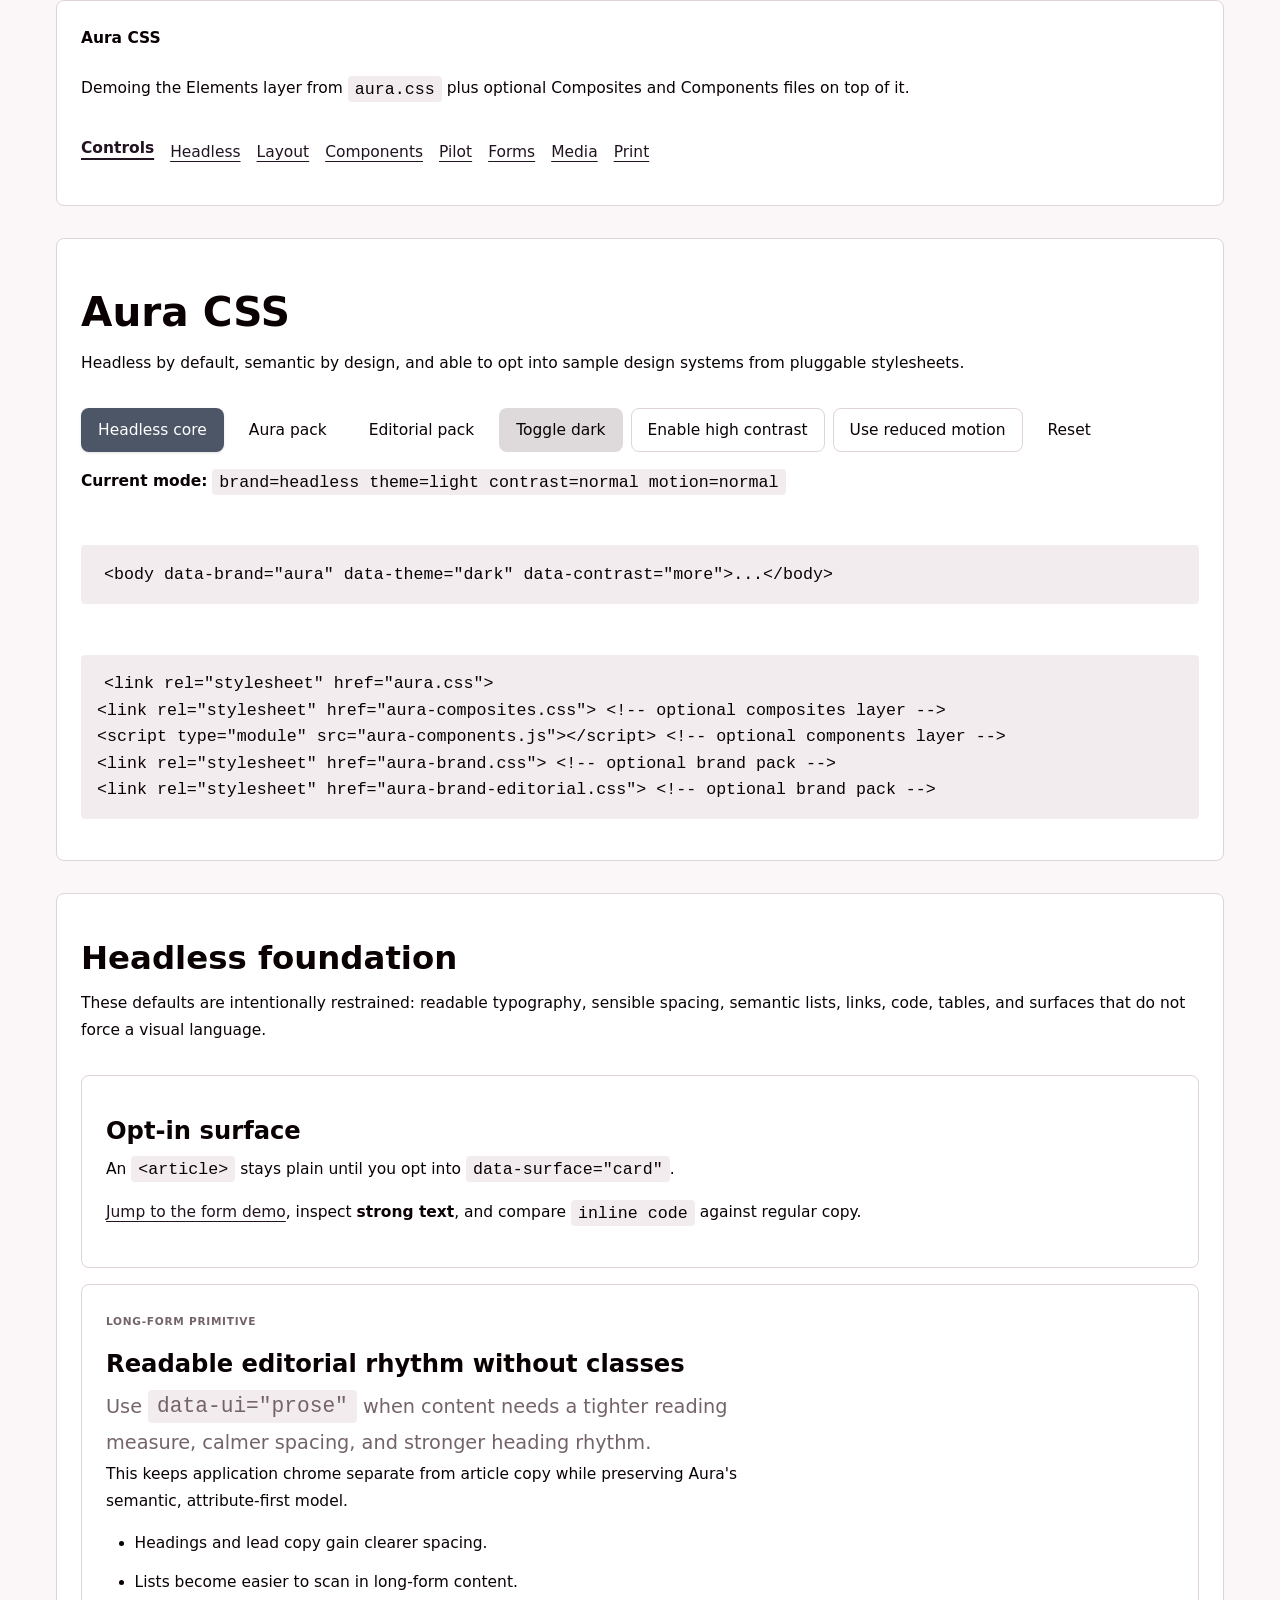
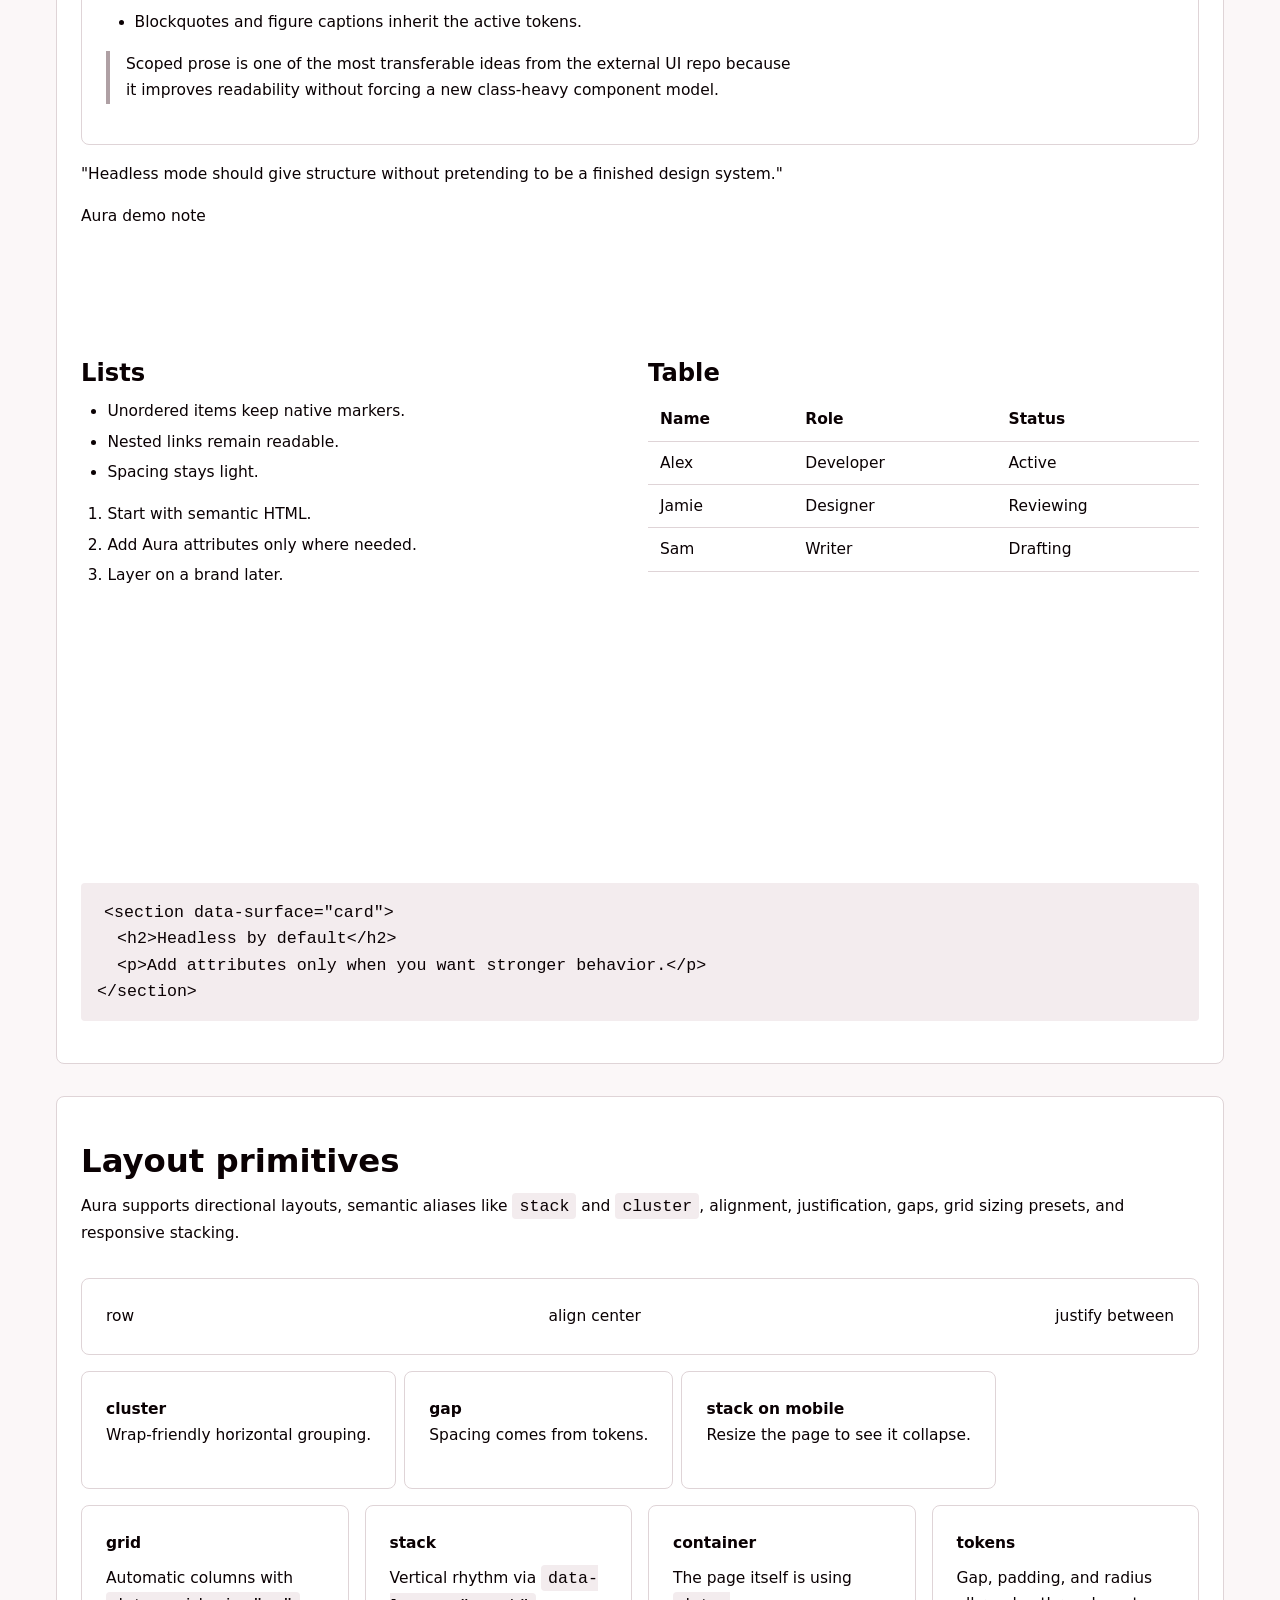
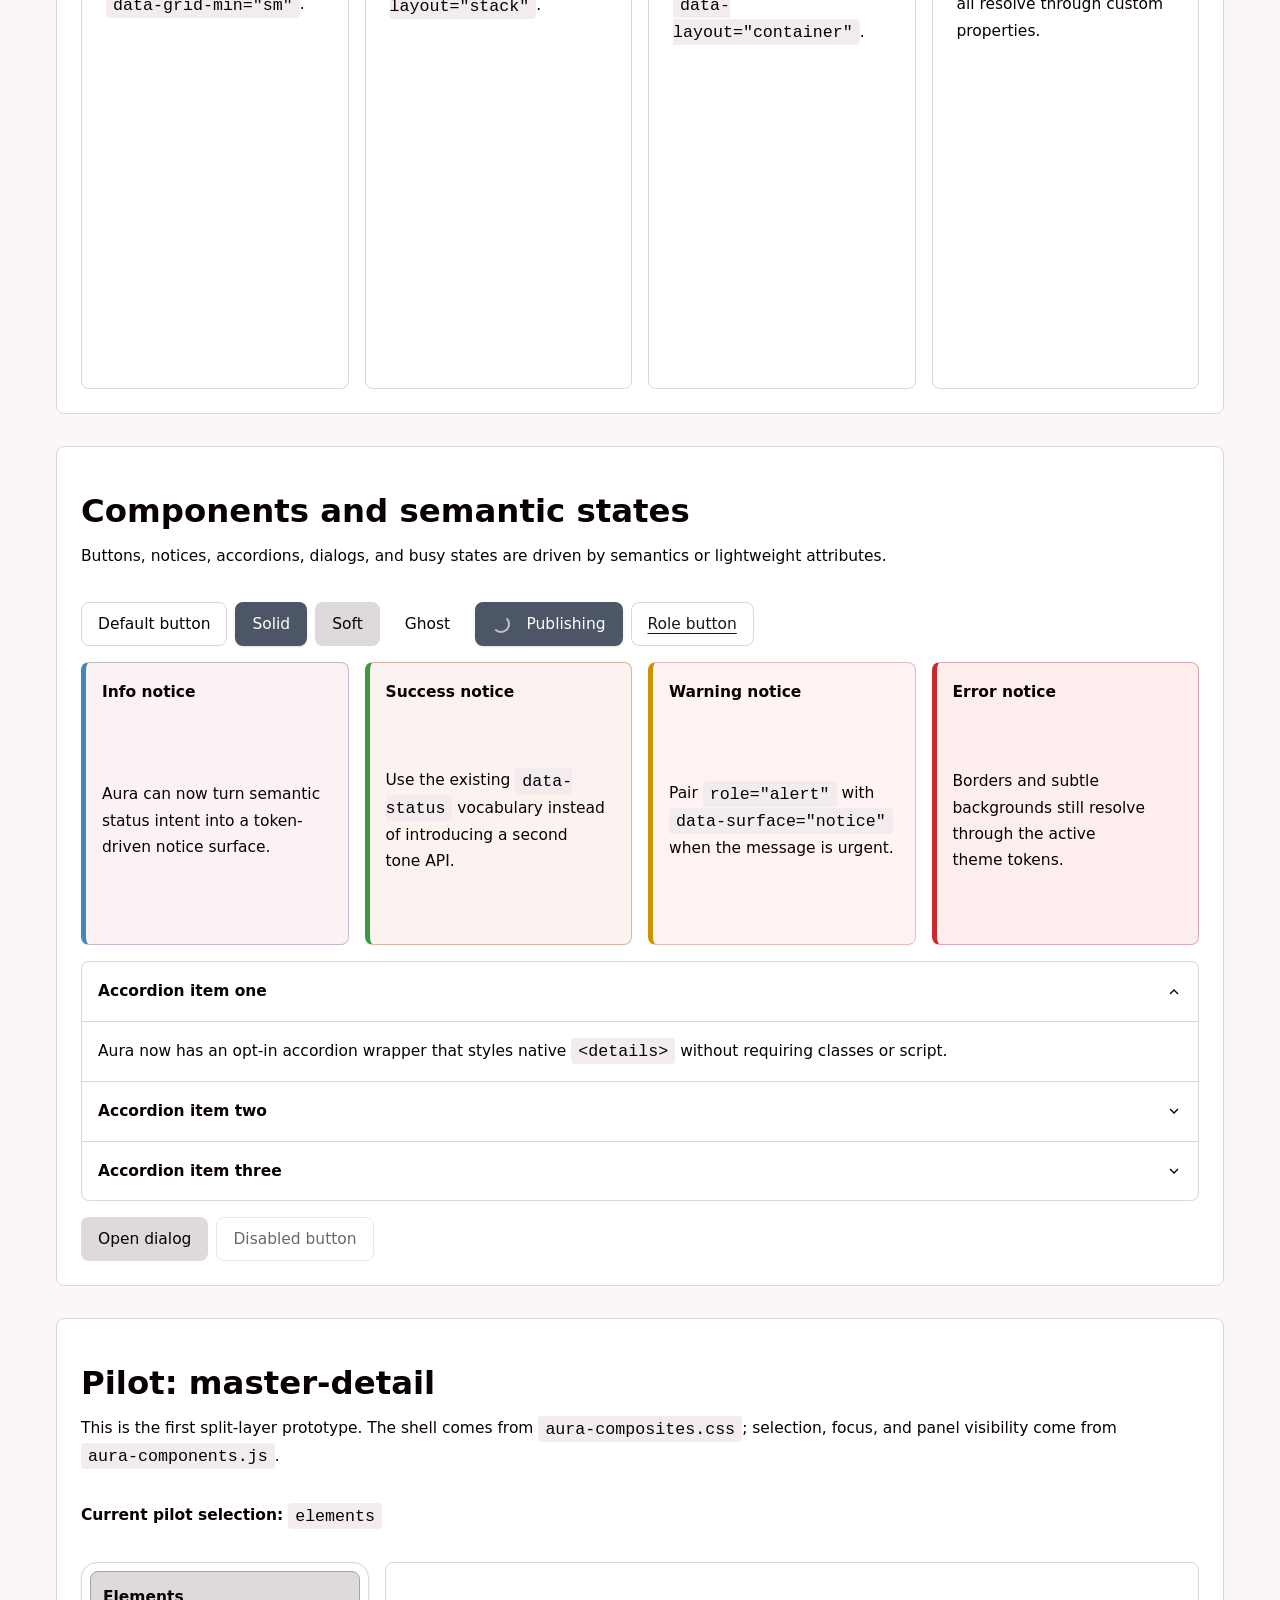
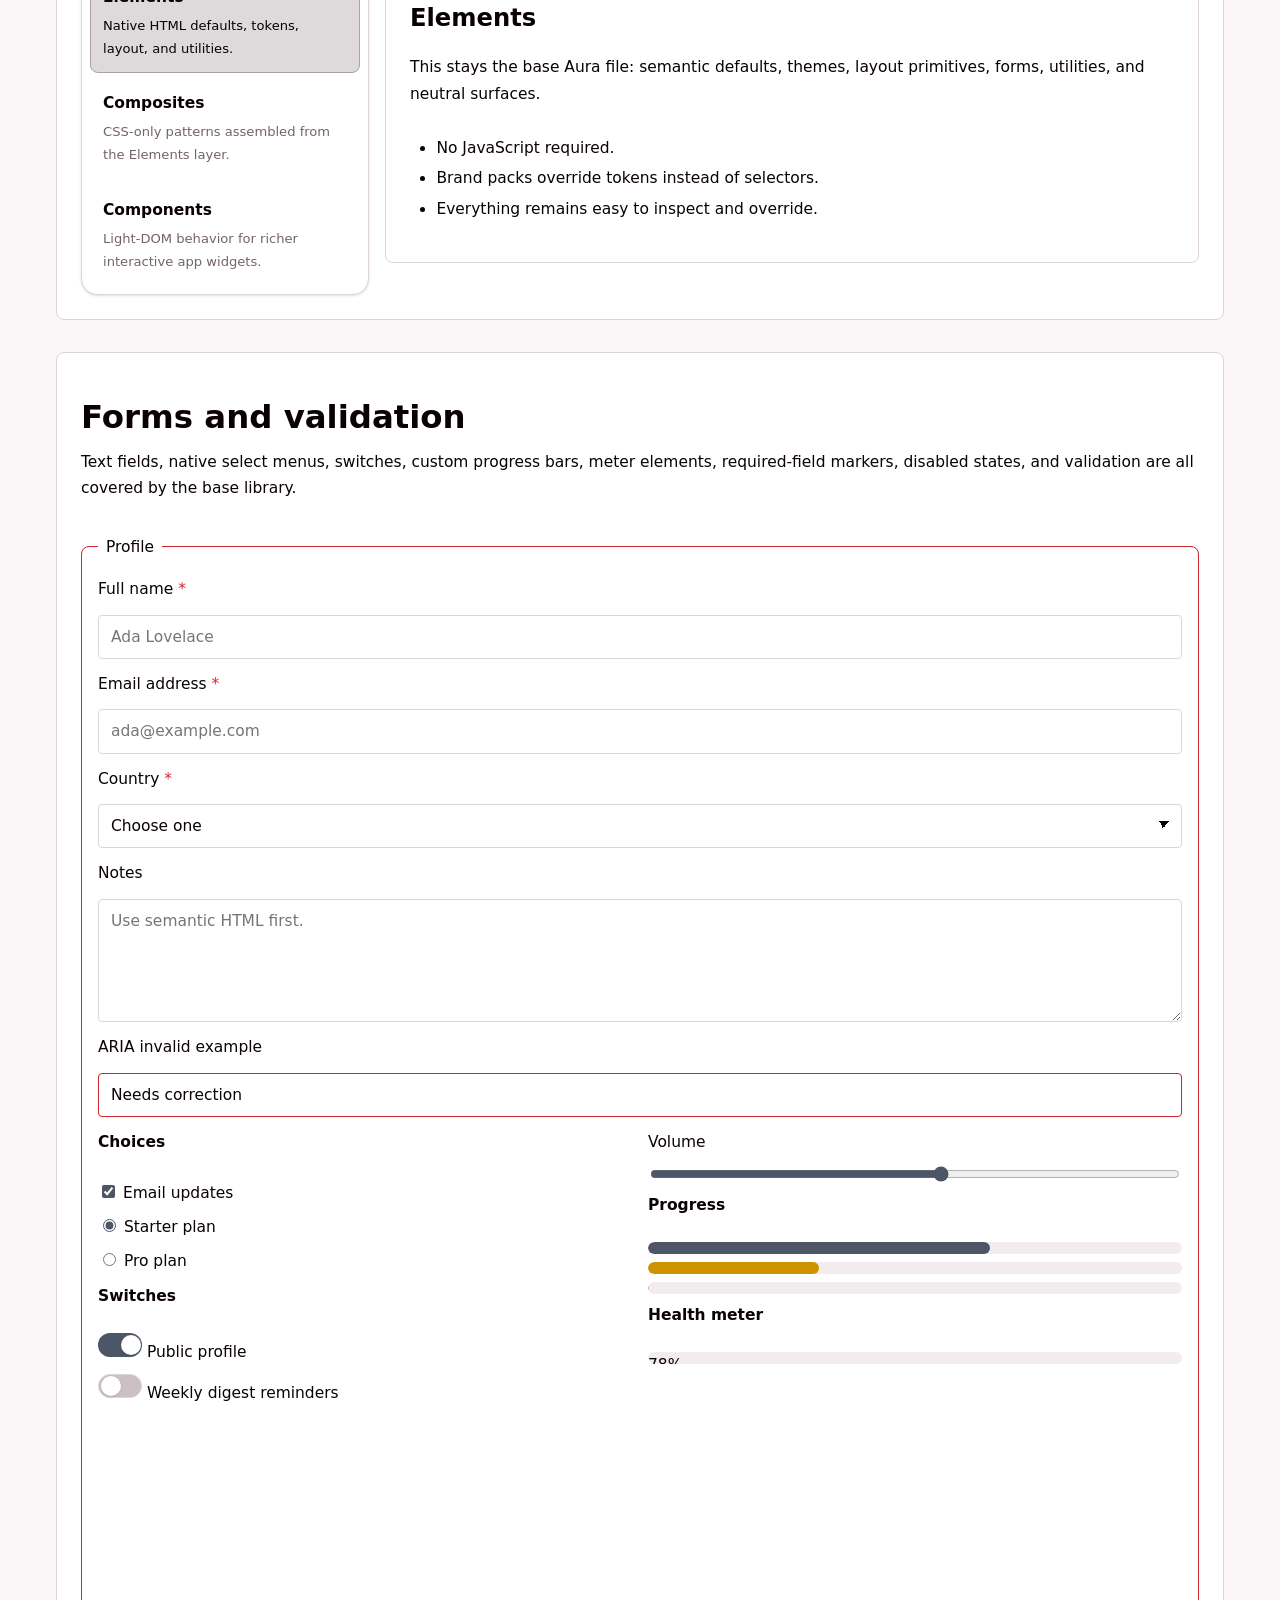
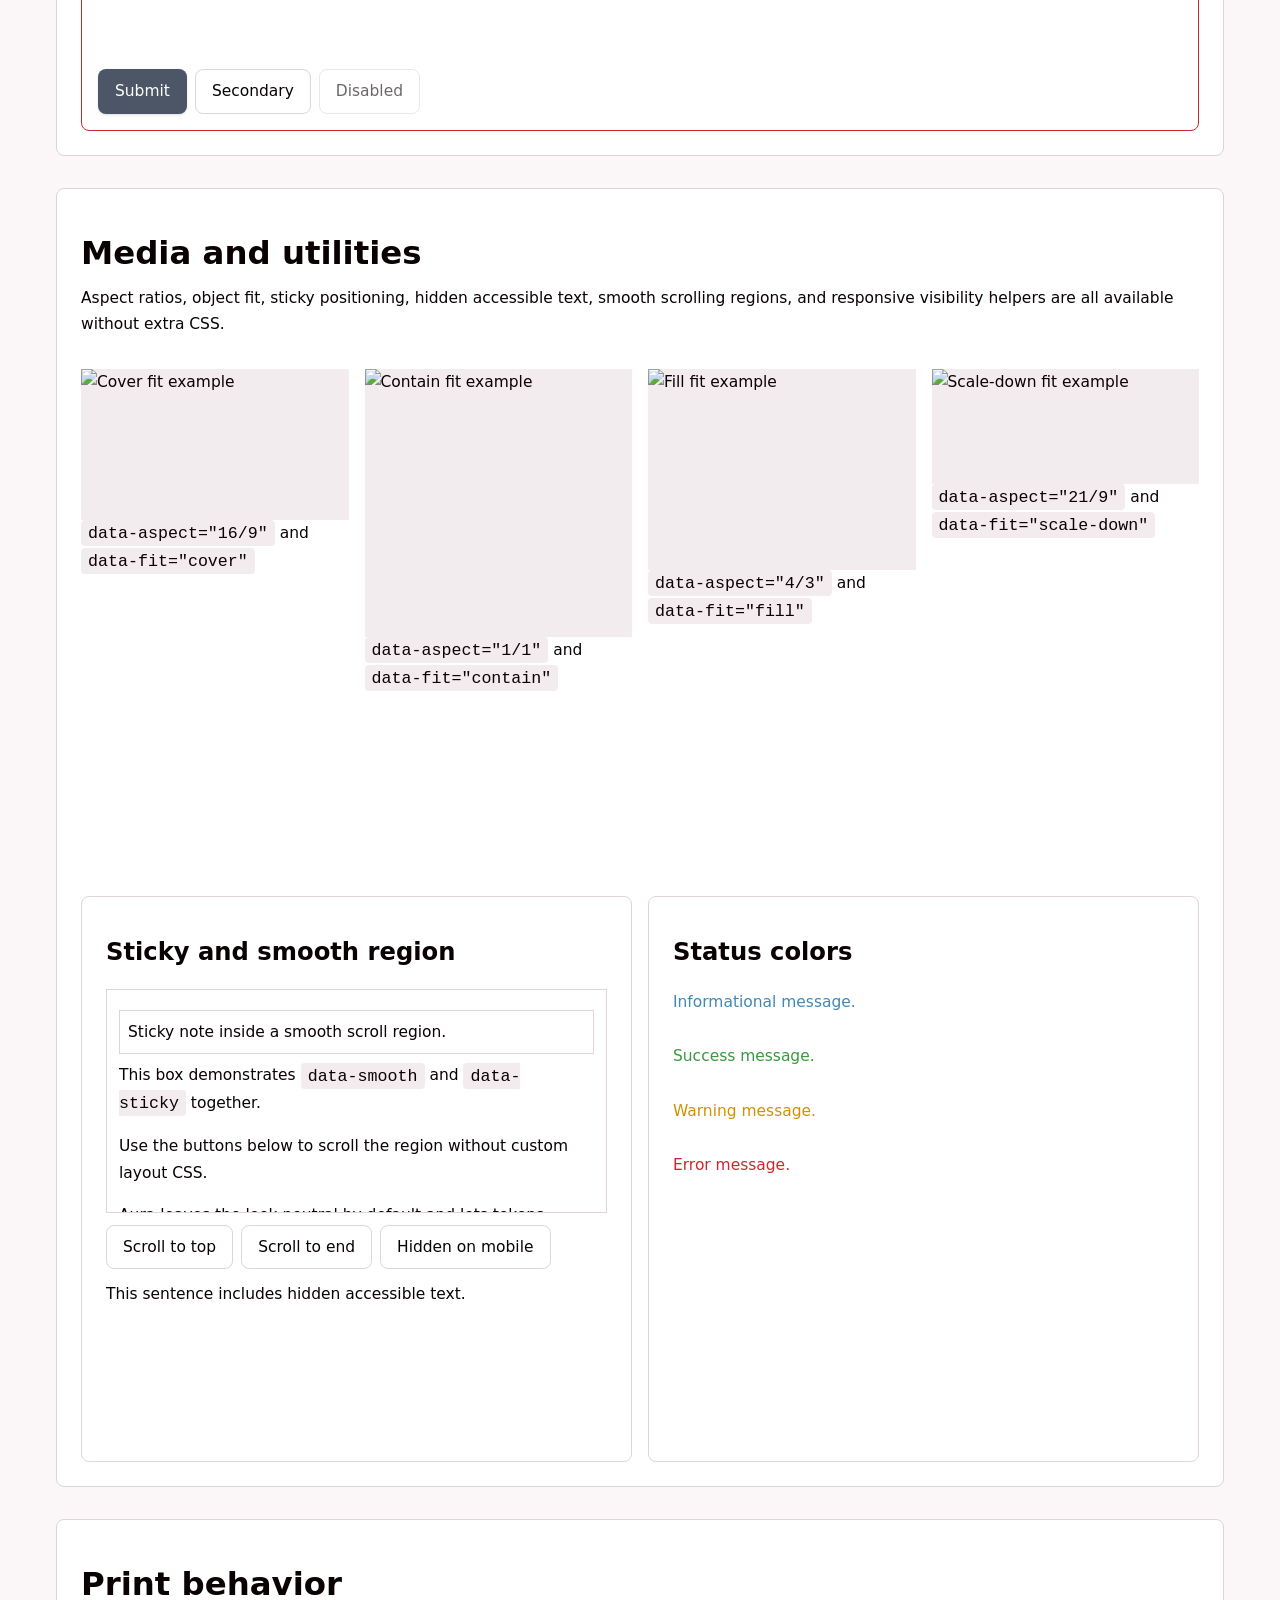
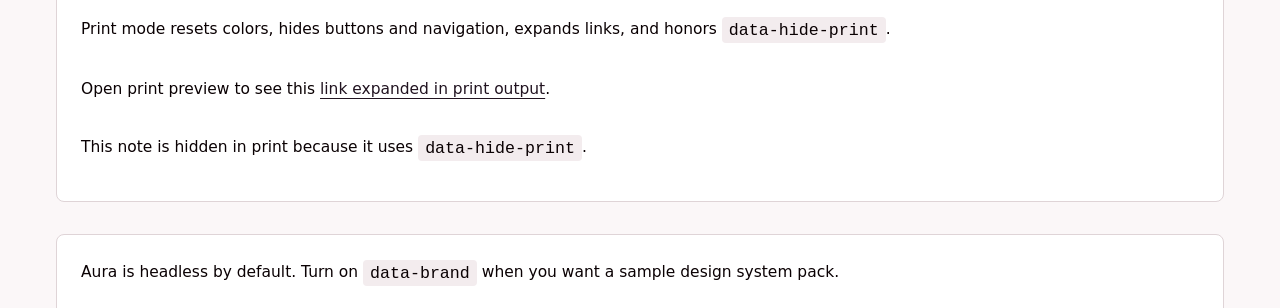
==== commit dd8b3682: "Add Aura composites and components pilot" ====
--- a/index.html
+++ b/index.html
@@ -1,10 +1,11 @@
-<!doctype html>
+<!DOCTYPE html>
 <html lang="en">
   <head>
     <meta charset="UTF-8" />
     <meta name="viewport" content="width=device-width, initial-scale=1.0" />
     <title>Aura CSS Demo</title>
     <link rel="stylesheet" href="aura.css" />
+    <link rel="stylesheet" href="aura-composites.css" />
   </head>
   <body data-layout="container">
     <div data-layout="stack" data-gap="8">
@@ -12,8 +13,8 @@
         <div data-layout="stack" data-gap="2">
           <p><strong>Aura CSS</strong></p>
           <p>
-            Single-file demo using only <code>aura.css</code>. It starts in
-            headless mode and can switch into the sample Aura design system.
+            Demoing the Elements layer from <code>aura.css</code> plus optional
+            Composites and Components files on top of it.
           </p>
         </div>
         <nav data-nav="inline">
@@ -22,6 +23,7 @@
             <li><a href="#headless">Headless</a></li>
             <li><a href="#layout">Layout</a></li>
             <li><a href="#components">Components</a></li>
+            <li><a href="#pilot">Pilot</a></li>
             <li><a href="#forms">Forms</a></li>
             <li><a href="#media">Media</a></li>
             <li><a href="#print">Print</a></li>
@@ -72,13 +74,14 @@
           <p>
             <strong>Current mode:</strong>
             <code id="state-output"
-              >brand=headless theme=light contrast=normal motion=normal</code
-            >
+            >brand=headless theme=light contrast=normal motion=normal</code>
           </p>
 
           <pre><code>&lt;body data-brand="aura" data-theme="dark" data-contrast="more"&gt;...&lt;/body&gt;</code></pre>
           <pre>
 <code>&lt;link rel="stylesheet" href="aura.css"&gt;
+&lt;link rel="stylesheet" href="aura-composites.css"&gt; &lt;!-- optional composites layer --&gt;
+&lt;script type="module" src="aura-components.js"&gt;&lt;/script&gt; &lt;!-- optional components layer --&gt;
 &lt;link rel="stylesheet" href="aura-brand.css"&gt; &lt;!-- optional brand pack --&gt;
 &lt;link rel="stylesheet" href="aura-brand-editorial.css"&gt; &lt;!-- optional brand pack --&gt;</code></pre>
         </section>
@@ -385,6 +388,105 @@
         </section>
 
         <section
+          id="pilot"
+          data-surface="card"
+          data-layout="stack"
+          data-gap="4"
+        >
+          <div>
+            <h2>Pilot: master-detail</h2>
+            <p>
+              This is the first split-layer prototype. The shell comes from
+              <code>aura-composites.css</code>; selection, focus, and panel
+              visibility come from <code>aura-components.js</code>.
+            </p>
+          </div>
+
+          <p>
+            <strong>Current pilot selection:</strong>
+            <code id="master-detail-selection">elements</code>
+          </p>
+
+          <aura-master-detail
+            id="layer-pilot"
+            data-ui="master-detail"
+            value="elements"
+          >
+            <nav data-part="master" aria-label="Aura architecture layers">
+              <button type="button" data-part="trigger" data-value="elements">
+                <strong>Elements</strong>
+                <p>Native HTML defaults, tokens, layout, and utilities.</p>
+              </button>
+              <button type="button" data-part="trigger" data-value="composites">
+                <strong>Composites</strong>
+                <p>CSS-only patterns assembled from the Elements layer.</p>
+              </button>
+              <button type="button" data-part="trigger" data-value="components">
+                <strong>Components</strong>
+                <p>Light-DOM behavior for richer interactive app widgets.</p>
+              </button>
+            </nav>
+
+            <section data-part="detail">
+              <article
+                data-part="panel"
+                data-surface="card"
+                data-value="elements"
+              >
+                <h3>Elements</h3>
+                <p>
+                  This stays the base Aura file: semantic defaults, themes,
+                  layout primitives, forms, utilities, and neutral surfaces.
+                </p>
+                <ul>
+                  <li>No JavaScript required.</li>
+                  <li>Brand packs override tokens instead of selectors.</li>
+                  <li>Everything remains easy to inspect and override.</li>
+                </ul>
+              </article>
+
+              <article
+                data-part="panel"
+                data-surface="card"
+                data-value="composites"
+                hidden
+              >
+                <h3>Composites</h3>
+                <p>
+                  Composites add stronger app patterns without taking ownership
+                  of behavior. This master-detail shell is one of those
+                  patterns.
+                </p>
+                <ul>
+                  <li>CSS-only layout and responsive structure.</li>
+                  <li>Stable <code>data-part</code> hooks for styling.</li>
+                  <li>Still optional and still framework-agnostic.</li>
+                </ul>
+              </article>
+
+              <article
+                data-part="panel"
+                data-surface="card"
+                data-value="components"
+                hidden
+              >
+                <h3>Components</h3>
+                <p>
+                  Components stay small and behavioral. The custom element here
+                  only manages selection, roving focus, keyboard movement, and
+                  panel visibility.
+                </p>
+                <ul>
+                  <li>Light DOM only.</li>
+                  <li>No shadow root and no hidden template contract.</li>
+                  <li>Author-written HTML remains the source of truth.</li>
+                </ul>
+              </article>
+            </section>
+          </aura-master-detail>
+        </section>
+
+        <section
           id="forms"
           data-surface="card"
           data-layout="stack"
@@ -446,20 +548,14 @@
                 <div data-layout="stack" data-gap="2">
                   <p><strong>Choices</strong></p>
                   <label><input type="checkbox" checked /> Email updates</label>
-                  <label
-                    ><input type="radio" name="plan" checked /> Starter
-                    plan</label
-                  >
+                  <label><input type="radio" name="plan" checked /> Starter
+                    plan</label>
                   <label><input type="radio" name="plan" /> Pro plan</label>
                   <p><strong>Switches</strong></p>
-                  <label
-                    ><input type="checkbox" role="switch" checked /> Public
-                    profile</label
-                  >
-                  <label
-                    ><input type="checkbox" role="switch" /> Weekly digest
-                    reminders</label
-                  >
+                  <label><input type="checkbox" role="switch" checked /> Public
+                    profile</label>
+                  <label><input type="checkbox" role="switch" /> Weekly digest
+                    reminders</label>
                 </div>
 
                 <div data-layout="stack" data-gap="2">
@@ -582,20 +678,11 @@
               <div
                 id="smooth-region"
                 data-smooth
-                style="
-                  max-height: 14rem;
-                  border: 1px solid var(--border);
-                  padding: var(--space-3);
-                "
+                style="max-height: 14rem; border: 1px solid var(--border); padding: var(--space-3)"
               >
                 <p
                   data-sticky
-                  style="
-                    --sticky-top: var(--space-2);
-                    background: var(--surface);
-                    border: 1px solid var(--border);
-                    padding: var(--space-2);
-                  "
+                  style="--sticky-top: var(--space-2); background: var(--surface); border: 1px solid var(--border); padding: var(--space-2)"
                 >
                   Sticky note inside a smooth scroll region.
                 </p>
@@ -632,8 +719,7 @@
 
               <p>
                 <span data-visually-hidden
-                  >Screen-reader-only introduction.</span
-                >
+                >Screen-reader-only introduction.</span>
                 This sentence includes hidden accessible text.
               </p>
             </div>
@@ -680,20 +766,29 @@
       </footer>
     </div>
 
+    <script type="module" src="aura-components.js"></script>
     <script>
       (function () {
         const root = document.documentElement;
         const body = document.body;
         const stateOutput = document.getElementById("state-output");
         const headlessButton = document.getElementById("use-headless");
-        const auraBrandButton = document.getElementById("use-aura-brand");
+        const auraBrandButton = document.getElementById(
+          "use-aura-brand",
+        );
         const editorialBrandButton = document.getElementById(
           "use-editorial-brand",
         );
-        const contrastButton = document.getElementById("toggle-contrast");
+        const contrastButton = document.getElementById(
+          "toggle-contrast",
+        );
         const motionButton = document.getElementById("toggle-motion");
         const dialog = document.getElementById("capability-dialog");
         const smoothRegion = document.getElementById("smooth-region");
+        const layerPilot = document.getElementById("layer-pilot");
+        const layerPilotSelection = document.getElementById(
+          "master-detail-selection",
+        );
         const brandStylesheetByName = {
           aura: "aura-brand.css",
           editorial: "aura-brand-editorial.css",
@@ -783,30 +878,42 @@
         function updateState() {
           const brand = body.getAttribute("data-brand") || "headless";
           const theme = root.getAttribute("data-theme") || "light";
-          const contrast = root.getAttribute("data-contrast") || "normal";
+          const contrast = root.getAttribute("data-contrast") ||
+            "normal";
           const motion = root.getAttribute("data-motion") || "normal";
 
-          stateOutput.textContent = `brand=${brand} theme=${theme} contrast=${contrast} motion=${motion}`;
-
-          contrastButton.textContent =
-            contrast === "more"
-              ? "Disable high contrast"
-              : "Enable high contrast";
-          motionButton.textContent =
-            motion === "reduce" ? "Use normal motion" : "Use reduced motion";
+          stateOutput.textContent =
+            `brand=${brand} theme=${theme} contrast=${contrast} motion=${motion}`;
+
+          contrastButton.textContent = contrast === "more"
+            ? "Disable high contrast"
+            : "Enable high contrast";
+          motionButton.textContent = motion === "reduce"
+            ? "Use normal motion"
+            : "Use reduced motion";
           syncBrandButtons(brand);
         }
 
-        headlessButton.addEventListener("click", () => setBrand("headless"));
-        auraBrandButton.addEventListener("click", () => setBrand("aura"));
-        editorialBrandButton.addEventListener("click", () =>
-          setBrand("editorial"),
+        headlessButton.addEventListener(
+          "click",
+          () => setBrand("headless"),
         );
-
-        document.getElementById("toggle-dark").addEventListener("click", () => {
-          toggleThemeToken("dark");
-          updateState();
-        });
+        auraBrandButton.addEventListener(
+          "click",
+          () => setBrand("aura"),
+        );
+        editorialBrandButton.addEventListener(
+          "click",
+          () => setBrand("editorial"),
+        );
+
+        document.getElementById("toggle-dark").addEventListener(
+          "click",
+          () => {
+            toggleThemeToken("dark");
+            updateState();
+          },
+        );
 
         contrastButton.addEventListener("click", () => {
           toggleAttribute(root, "data-contrast", "more");
@@ -818,21 +925,27 @@
           updateState();
         });
 
-        document.getElementById("reset-demo").addEventListener("click", () => {
-          body.removeAttribute("data-brand");
-          root.removeAttribute("data-theme");
-          root.removeAttribute("data-contrast");
-          root.removeAttribute("data-motion");
-          updateState();
-        });
-
-        document.getElementById("open-dialog").addEventListener("click", () => {
-          if (typeof dialog.showModal === "function") {
-            dialog.showModal();
-          } else {
-            dialog.setAttribute("open", "");
-          }
-        });
+        document.getElementById("reset-demo").addEventListener(
+          "click",
+          () => {
+            body.removeAttribute("data-brand");
+            root.removeAttribute("data-theme");
+            root.removeAttribute("data-contrast");
+            root.removeAttribute("data-motion");
+            updateState();
+          },
+        );
+
+        document.getElementById("open-dialog").addEventListener(
+          "click",
+          () => {
+            if (typeof dialog.showModal === "function") {
+              dialog.showModal();
+            } else {
+              dialog.setAttribute("open", "");
+            }
+          },
+        );
 
         document
           .getElementById("close-dialog")
@@ -856,6 +969,15 @@
             smoothRegion.scrollTo({ top: smoothRegion.scrollHeight });
           });
 
+        if (layerPilot && layerPilotSelection) {
+          layerPilotSelection.textContent =
+            layerPilot.getAttribute("value") || "elements";
+
+          layerPilot.addEventListener("aura-change", (event) => {
+            layerPilotSelection.textContent = event.detail.value;
+          });
+        }
+
         updateState();
       })();
     </script>
--- a/aura-composites.css
+++ b/aura-composites.css
@@ -0,0 +1,104 @@
+/* Optional Aura composites layer. Load this after aura.css when you want
+   higher-level CSS patterns without pulling in behavior. */
+@layer composites {
+  :where([data-ui~="master-detail"], aura-master-detail) {
+    --master-detail-gap: var(--space-4);
+    --master-detail-master-width: 18rem;
+    --master-detail-master-padding: var(--space-2);
+    --master-detail-master-bg: var(--surface);
+    --master-detail-master-border-color: var(--border);
+    --master-detail-master-shadow: var(--shadow-sm);
+    --master-detail-trigger-radius: var(--radius-md);
+    --master-detail-trigger-padding: var(--space-3);
+    --master-detail-trigger-border-color: transparent;
+    --master-detail-trigger-bg: transparent;
+    --master-detail-trigger-bg-hover: var(--surface-raised);
+    --master-detail-trigger-bg-active: var(--primary-subtle);
+    --master-detail-trigger-border-color-active: color-mix(
+      in oklch,
+      var(--primary) 38%,
+      var(--border)
+    );
+
+    display: grid;
+    gap: var(--master-detail-gap);
+    align-items: start;
+  }
+
+  @media (min-width: 48rem) {
+    :where([data-ui~="master-detail"], aura-master-detail) {
+      grid-template-columns:
+        minmax(15rem, var(--master-detail-master-width))
+        minmax(0, 1fr);
+    }
+  }
+
+  :where([data-ui~="master-detail"], aura-master-detail) [data-part="master"] {
+    display: grid;
+    gap: var(--space-1);
+    align-content: start;
+    padding: var(--master-detail-master-padding);
+    background-color: var(--master-detail-master-bg);
+    border: 1px solid var(--master-detail-master-border-color);
+    border-radius: var(--radius-lg);
+    box-shadow: var(--master-detail-master-shadow);
+  }
+
+  :where([data-ui~="master-detail"], aura-master-detail)
+    :where(button, a)[data-part="trigger"] {
+    inline-size: 100%;
+    min-block-size: auto;
+    justify-content: flex-start;
+    align-items: flex-start;
+    flex-direction: column;
+    gap: var(--space-1);
+    text-align: left;
+    background-color: var(--master-detail-trigger-bg);
+    border: 1px solid var(--master-detail-trigger-border-color);
+    border-radius: var(--master-detail-trigger-radius);
+    padding: var(--master-detail-trigger-padding);
+    box-shadow: none;
+  }
+
+  :where([data-ui~="master-detail"], aura-master-detail)
+    :where(button, a)[data-part="trigger"]:hover {
+    background-color: var(--master-detail-trigger-bg-hover);
+  }
+
+  :where([data-ui~="master-detail"], aura-master-detail)
+    [data-part="trigger"][data-active] {
+    background-color: var(--master-detail-trigger-bg-active);
+    border-color: var(--master-detail-trigger-border-color-active);
+  }
+
+  :where([data-ui~="master-detail"], aura-master-detail)
+    [data-part="trigger"]
+    > :where(p, small) {
+    margin: 0;
+    color: var(--text-muted);
+    font-size: var(--text-sm);
+    line-height: var(--leading-normal);
+  }
+
+  :where([data-ui~="master-detail"], aura-master-detail)
+    [data-part="trigger"][data-active]
+    > :where(p, small) {
+    color: var(--text);
+  }
+
+  :where([data-ui~="master-detail"], aura-master-detail) [data-part="detail"] {
+    display: grid;
+    min-inline-size: 0;
+  }
+
+  :where([data-ui~="master-detail"], aura-master-detail) [data-part="panel"] {
+    display: grid;
+    gap: var(--space-3);
+    min-inline-size: 0;
+  }
+
+  :where([data-ui~="master-detail"], aura-master-detail)
+    [data-part="panel"][hidden] {
+    display: none !important;
+  }
+}
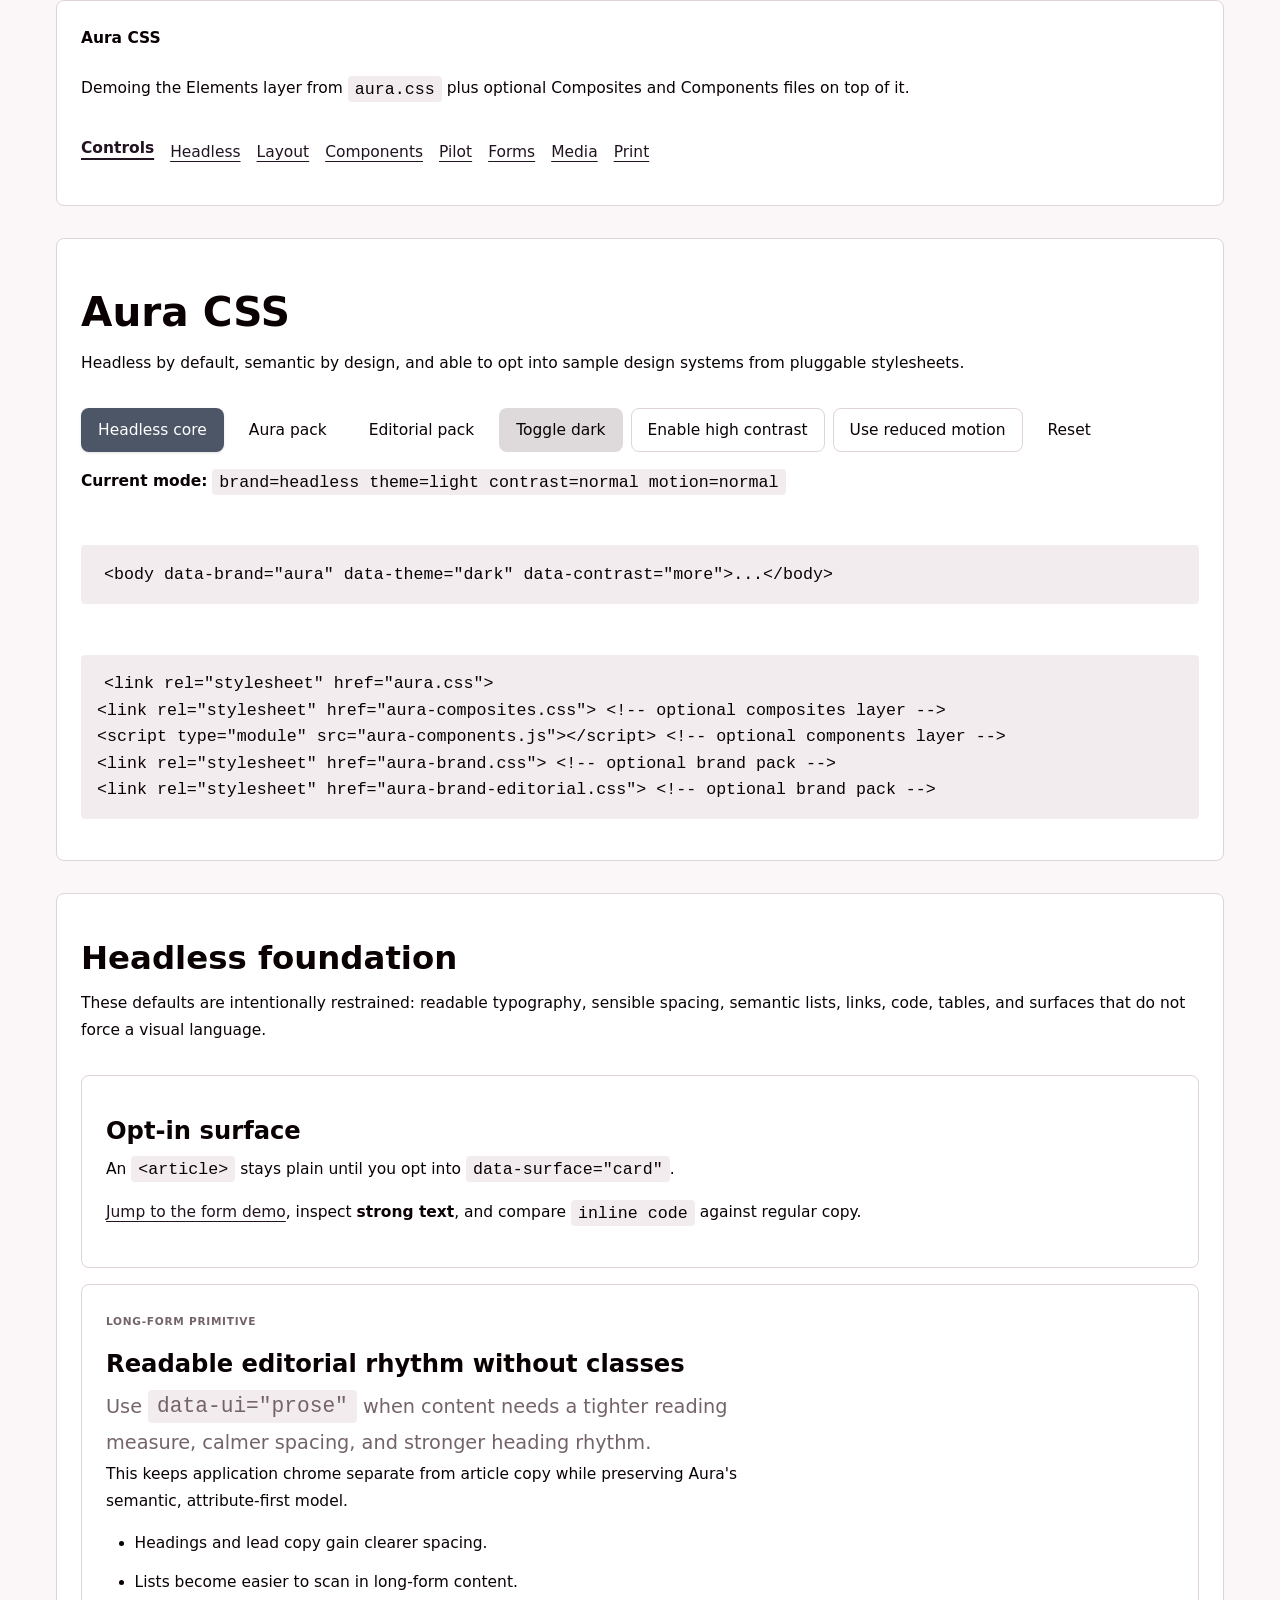
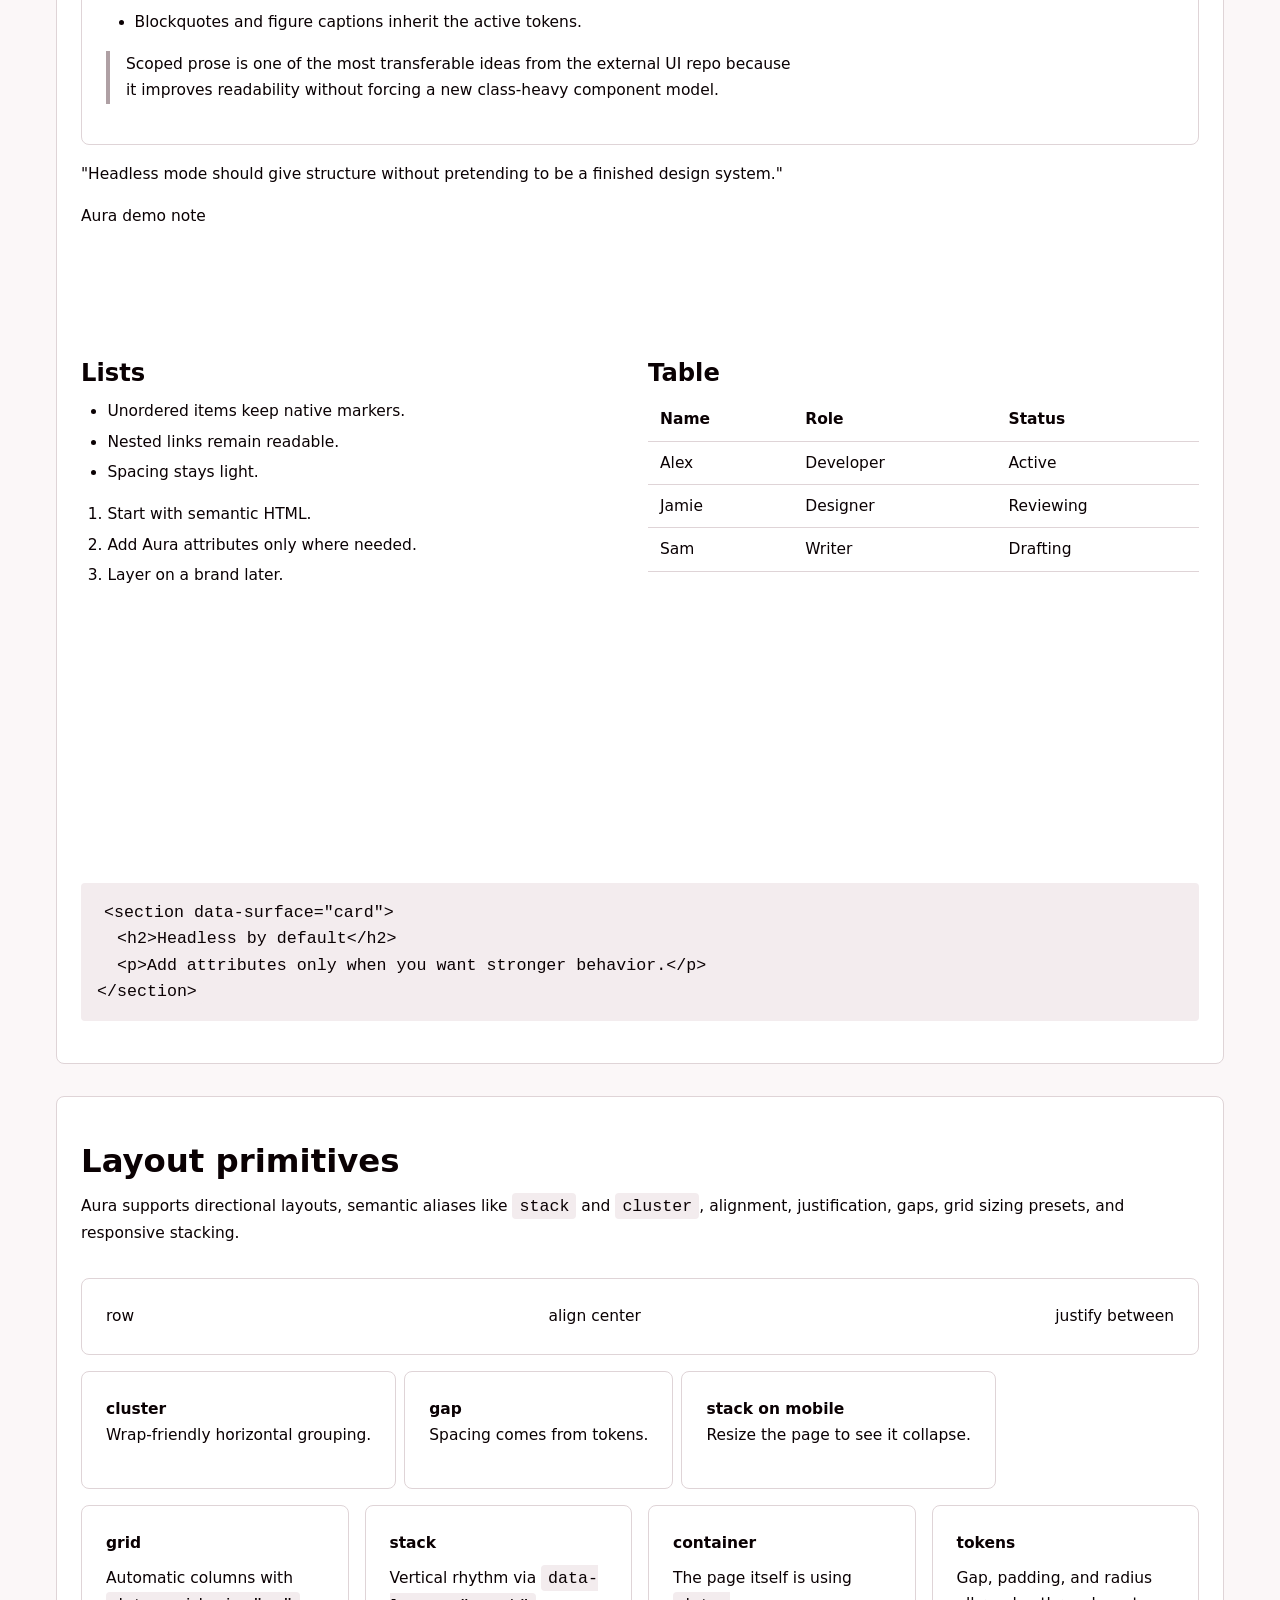
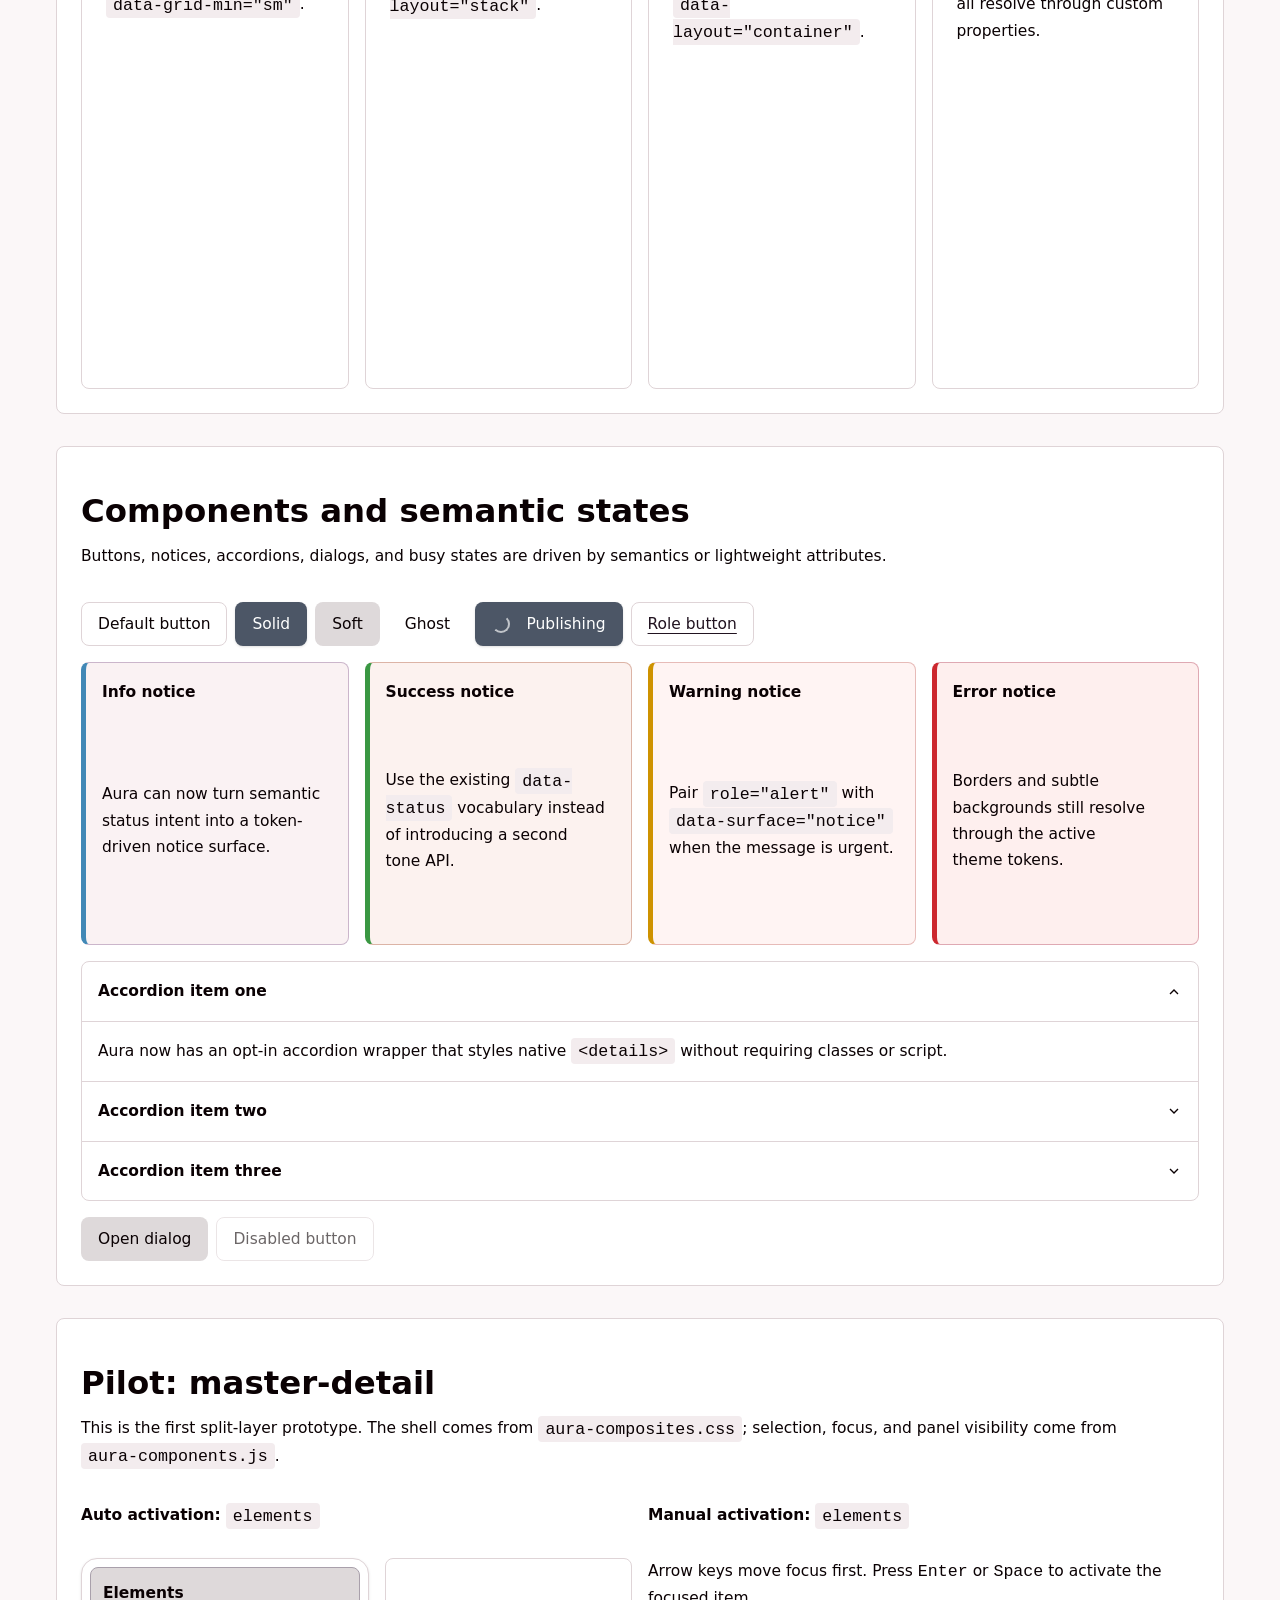
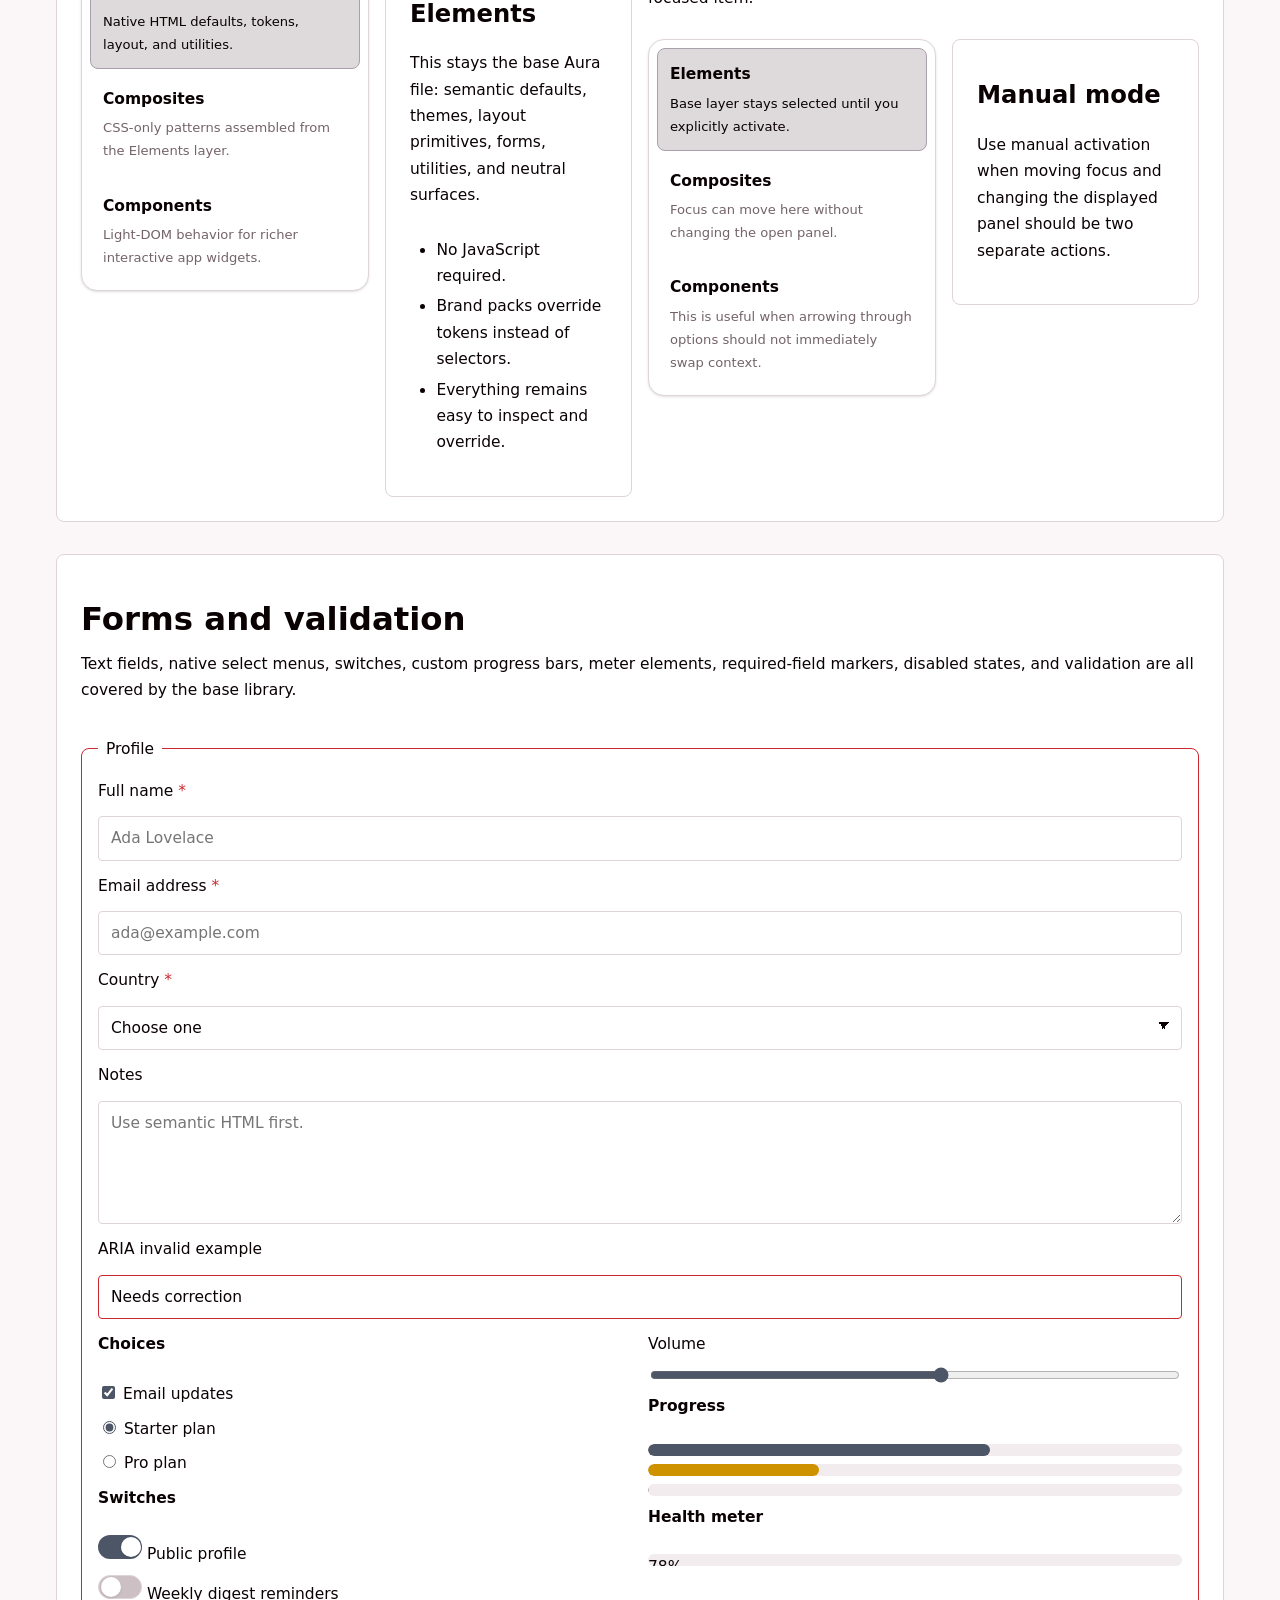
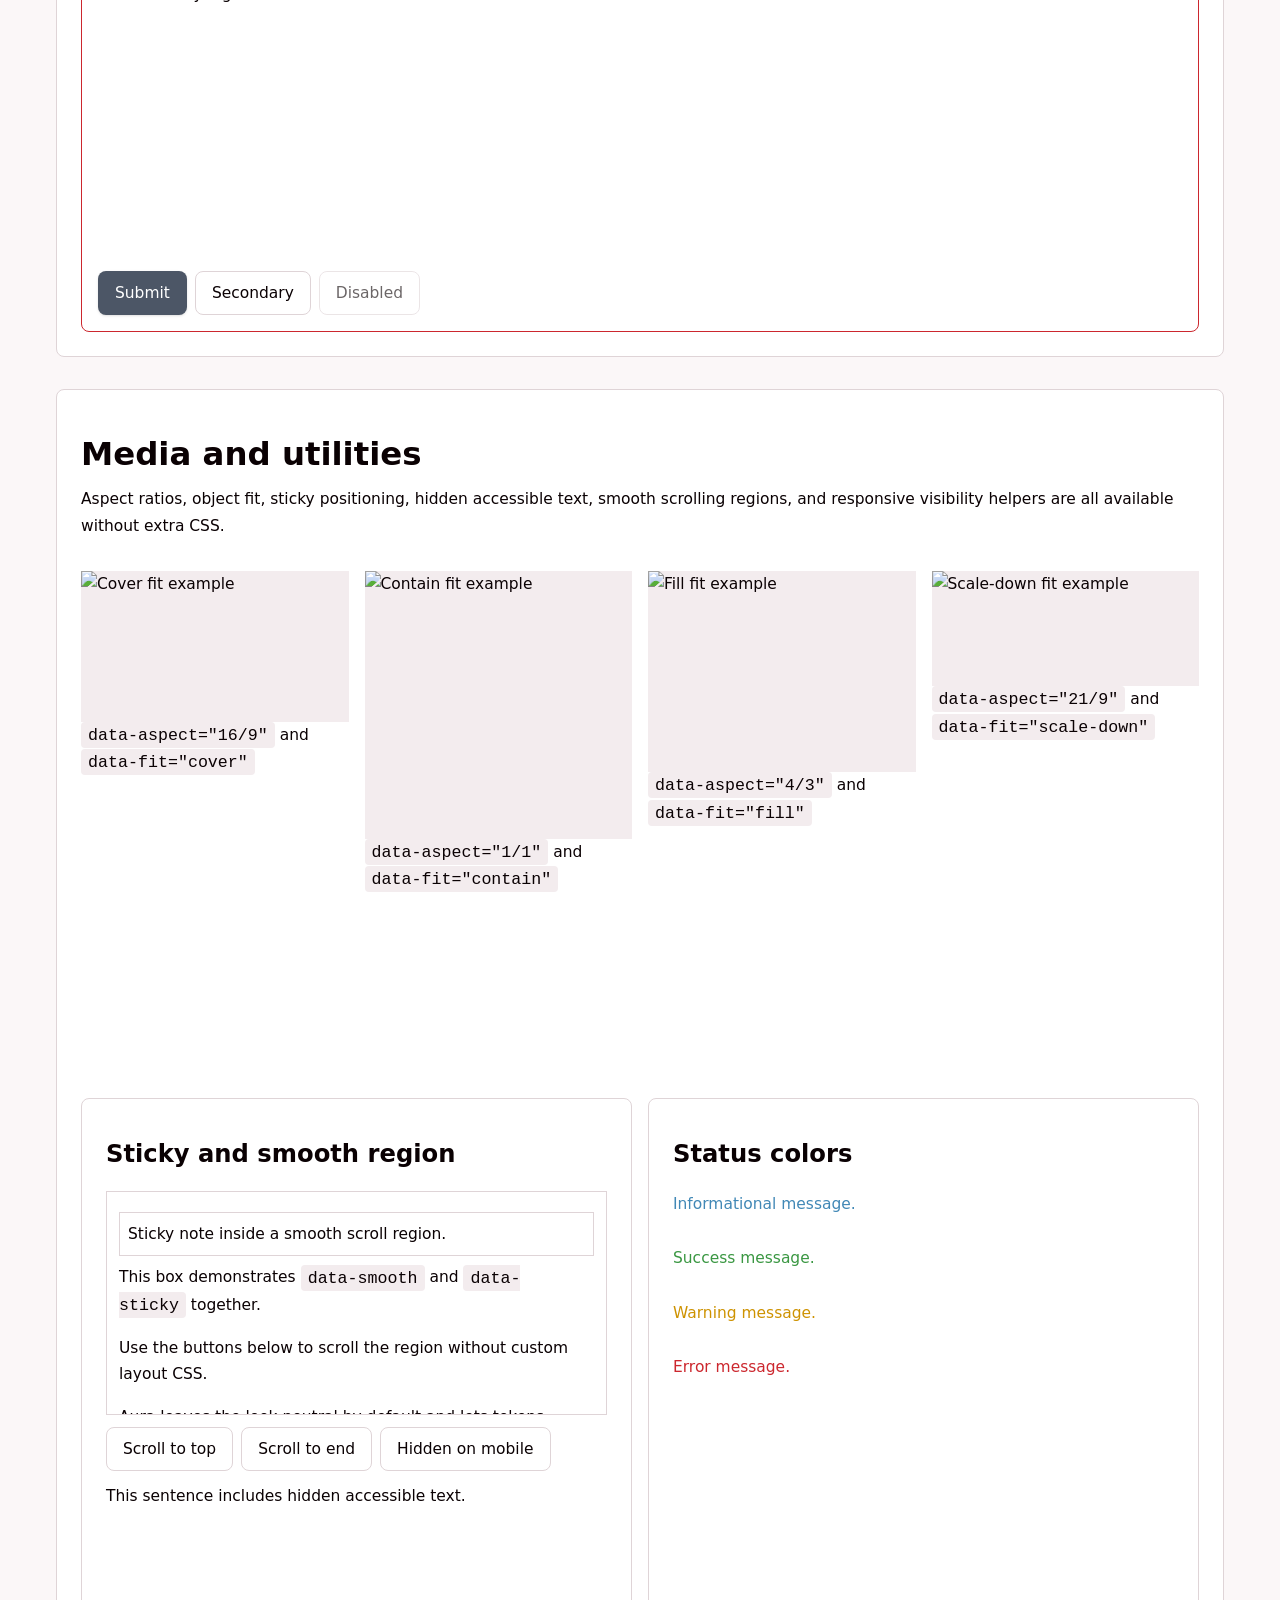
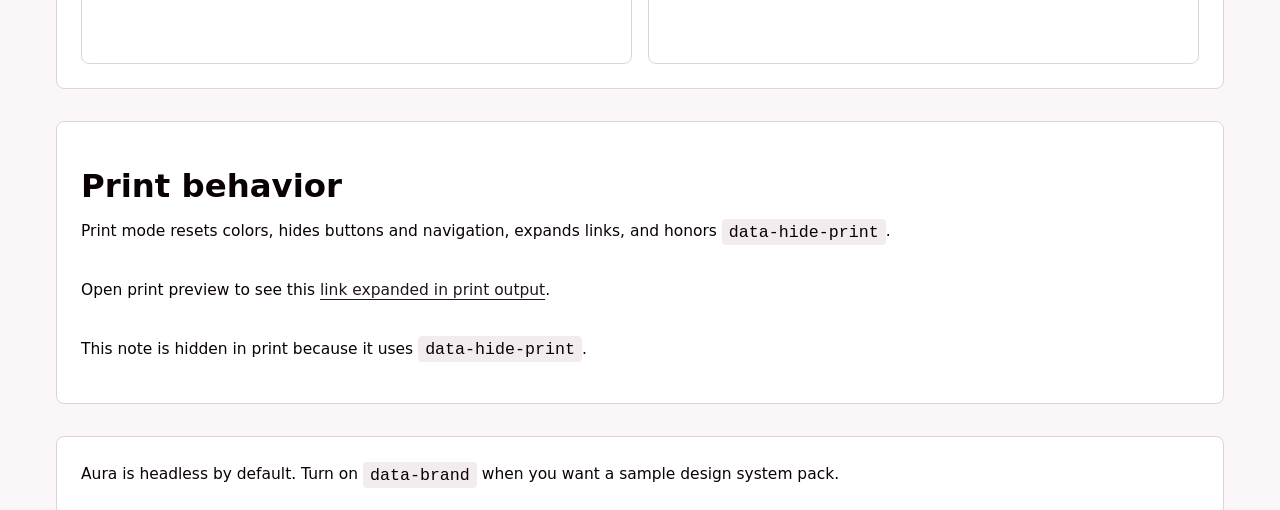
==== commit 2e47a420: "Stabilize Aura master-detail pilot" ====
--- a/index.html
+++ b/index.html
@@ -402,88 +402,196 @@
             </p>
           </div>
 
-          <p>
-            <strong>Current pilot selection:</strong>
-            <code id="master-detail-selection">elements</code>
-          </p>
-
-          <aura-master-detail
-            id="layer-pilot"
-            data-ui="master-detail"
-            value="elements"
-          >
-            <nav data-part="master" aria-label="Aura architecture layers">
-              <button type="button" data-part="trigger" data-value="elements">
-                <strong>Elements</strong>
-                <p>Native HTML defaults, tokens, layout, and utilities.</p>
-              </button>
-              <button type="button" data-part="trigger" data-value="composites">
-                <strong>Composites</strong>
-                <p>CSS-only patterns assembled from the Elements layer.</p>
-              </button>
-              <button type="button" data-part="trigger" data-value="components">
-                <strong>Components</strong>
-                <p>Light-DOM behavior for richer interactive app widgets.</p>
-              </button>
-            </nav>
-
-            <section data-part="detail">
-              <article
-                data-part="panel"
-                data-surface="card"
-                data-value="elements"
+          <div data-layout="grid" data-gap="4" data-grid-min="md">
+            <section data-layout="stack" data-gap="3">
+              <p>
+                <strong>Auto activation:</strong>
+                <code id="master-detail-selection">elements</code>
+              </p>
+
+              <aura-master-detail
+                id="layer-pilot"
+                data-ui="master-detail"
+                value="elements"
               >
-                <h3>Elements</h3>
-                <p>
-                  This stays the base Aura file: semantic defaults, themes,
-                  layout primitives, forms, utilities, and neutral surfaces.
-                </p>
-                <ul>
-                  <li>No JavaScript required.</li>
-                  <li>Brand packs override tokens instead of selectors.</li>
-                  <li>Everything remains easy to inspect and override.</li>
-                </ul>
-              </article>
-
-              <article
-                data-part="panel"
-                data-surface="card"
-                data-value="composites"
-                hidden
+                <nav data-part="master" aria-label="Aura architecture layers">
+                  <button
+                    type="button"
+                    data-part="trigger"
+                    data-value="elements"
+                  >
+                    <strong>Elements</strong>
+                    <p>Native HTML defaults, tokens, layout, and utilities.</p>
+                  </button>
+                  <button
+                    type="button"
+                    data-part="trigger"
+                    data-value="composites"
+                  >
+                    <strong>Composites</strong>
+                    <p>CSS-only patterns assembled from the Elements layer.</p>
+                  </button>
+                  <button
+                    type="button"
+                    data-part="trigger"
+                    data-value="components"
+                  >
+                    <strong>Components</strong>
+                    <p>
+                      Light-DOM behavior for richer interactive app widgets.
+                    </p>
+                  </button>
+                </nav>
+
+                <section data-part="detail">
+                  <article
+                    data-part="panel"
+                    data-surface="card"
+                    data-value="elements"
+                  >
+                    <h3>Elements</h3>
+                    <p>
+                      This stays the base Aura file: semantic defaults, themes,
+                      layout primitives, forms, utilities, and neutral surfaces.
+                    </p>
+                    <ul>
+                      <li>No JavaScript required.</li>
+                      <li>Brand packs override tokens instead of selectors.</li>
+                      <li>Everything remains easy to inspect and override.</li>
+                    </ul>
+                  </article>
+
+                  <article
+                    data-part="panel"
+                    data-surface="card"
+                    data-value="composites"
+                    hidden
+                  >
+                    <h3>Composites</h3>
+                    <p>
+                      Composites add stronger app patterns without taking
+                      ownership of behavior. This master-detail shell is one of
+                      those patterns.
+                    </p>
+                    <ul>
+                      <li>CSS-only layout and responsive structure.</li>
+                      <li>Stable <code>data-part</code> hooks for styling.</li>
+                      <li>Still optional and still framework-agnostic.</li>
+                    </ul>
+                  </article>
+
+                  <article
+                    data-part="panel"
+                    data-surface="card"
+                    data-value="components"
+                    hidden
+                  >
+                    <h3>Components</h3>
+                    <p>
+                      Components stay small and behavioral. The custom element
+                      here only manages selection, roving focus, keyboard
+                      movement, and panel visibility.
+                    </p>
+                    <ul>
+                      <li>Light DOM only.</li>
+                      <li>No shadow root and no hidden template contract.</li>
+                      <li>Author-written HTML remains the source of truth.</li>
+                    </ul>
+                  </article>
+                </section>
+              </aura-master-detail>
+            </section>
+
+            <section data-layout="stack" data-gap="3">
+              <p>
+                <strong>Manual activation:</strong>
+                <code id="manual-master-detail-selection">elements</code>
+              </p>
+              <p>
+                Arrow keys move focus first. Press <kbd>Enter</kbd> or
+                <kbd>Space</kbd> to activate the focused item.
+              </p>
+
+              <aura-master-detail
+                id="manual-layer-pilot"
+                data-ui="master-detail"
+                value="elements"
+                activation="manual"
               >
-                <h3>Composites</h3>
-                <p>
-                  Composites add stronger app patterns without taking ownership
-                  of behavior. This master-detail shell is one of those
-                  patterns.
-                </p>
-                <ul>
-                  <li>CSS-only layout and responsive structure.</li>
-                  <li>Stable <code>data-part</code> hooks for styling.</li>
-                  <li>Still optional and still framework-agnostic.</li>
-                </ul>
-              </article>
-
-              <article
-                data-part="panel"
-                data-surface="card"
-                data-value="components"
-                hidden
-              >
-                <h3>Components</h3>
-                <p>
-                  Components stay small and behavioral. The custom element here
-                  only manages selection, roving focus, keyboard movement, and
-                  panel visibility.
-                </p>
-                <ul>
-                  <li>Light DOM only.</li>
-                  <li>No shadow root and no hidden template contract.</li>
-                  <li>Author-written HTML remains the source of truth.</li>
-                </ul>
-              </article>
+                <nav data-part="master" aria-label="Manual activation example">
+                  <button
+                    type="button"
+                    data-part="trigger"
+                    data-value="elements"
+                  >
+                    <strong>Elements</strong>
+                    <p>
+                      Base layer stays selected until you explicitly activate.
+                    </p>
+                  </button>
+                  <button
+                    type="button"
+                    data-part="trigger"
+                    data-value="composites"
+                  >
+                    <strong>Composites</strong>
+                    <p>Focus can move here without changing the open panel.</p>
+                  </button>
+                  <button
+                    type="button"
+                    data-part="trigger"
+                    data-value="components"
+                  >
+                    <strong>Components</strong>
+                    <p>
+                      This is useful when arrowing through options should not
+                      immediately swap context.
+                    </p>
+                  </button>
+                </nav>
+
+                <section data-part="detail">
+                  <article
+                    data-part="panel"
+                    data-surface="card"
+                    data-value="elements"
+                  >
+                    <h3>Manual mode</h3>
+                    <p>
+                      Use manual activation when moving focus and changing the
+                      displayed panel should be two separate actions.
+                    </p>
+                  </article>
+
+                  <article
+                    data-part="panel"
+                    data-surface="card"
+                    data-value="composites"
+                    hidden
+                  >
+                    <h3>Composites panel</h3>
+                    <p>
+                      The panel opens only after explicit activation, not just
+                      focus movement.
+                    </p>
+                  </article>
+
+                  <article
+                    data-part="panel"
+                    data-surface="card"
+                    data-value="components"
+                    hidden
+                  >
+                    <h3>Components panel</h3>
+                    <p>
+                      This behavior is useful for denser app UIs where arrow
+                      keys should stay low-cost.
+                    </p>
+                  </article>
+                </section>
+              </aura-master-detail>
             </section>
-          </aura-master-detail>
+          </div>
         </section>
 
         <section
@@ -789,6 +897,12 @@
         const layerPilotSelection = document.getElementById(
           "master-detail-selection",
         );
+        const manualLayerPilot = document.getElementById(
+          "manual-layer-pilot",
+        );
+        const manualLayerPilotSelection = document.getElementById(
+          "manual-master-detail-selection",
+        );
         const brandStylesheetByName = {
           aura: "aura-brand.css",
           editorial: "aura-brand-editorial.css",
@@ -978,6 +1092,15 @@
           });
         }
 
+        if (manualLayerPilot && manualLayerPilotSelection) {
+          manualLayerPilotSelection.textContent =
+            manualLayerPilot.getAttribute("value") || "elements";
+
+          manualLayerPilot.addEventListener("aura-change", (event) => {
+            manualLayerPilotSelection.textContent = event.detail.value;
+          });
+        }
+
         updateState();
       })();
     </script>
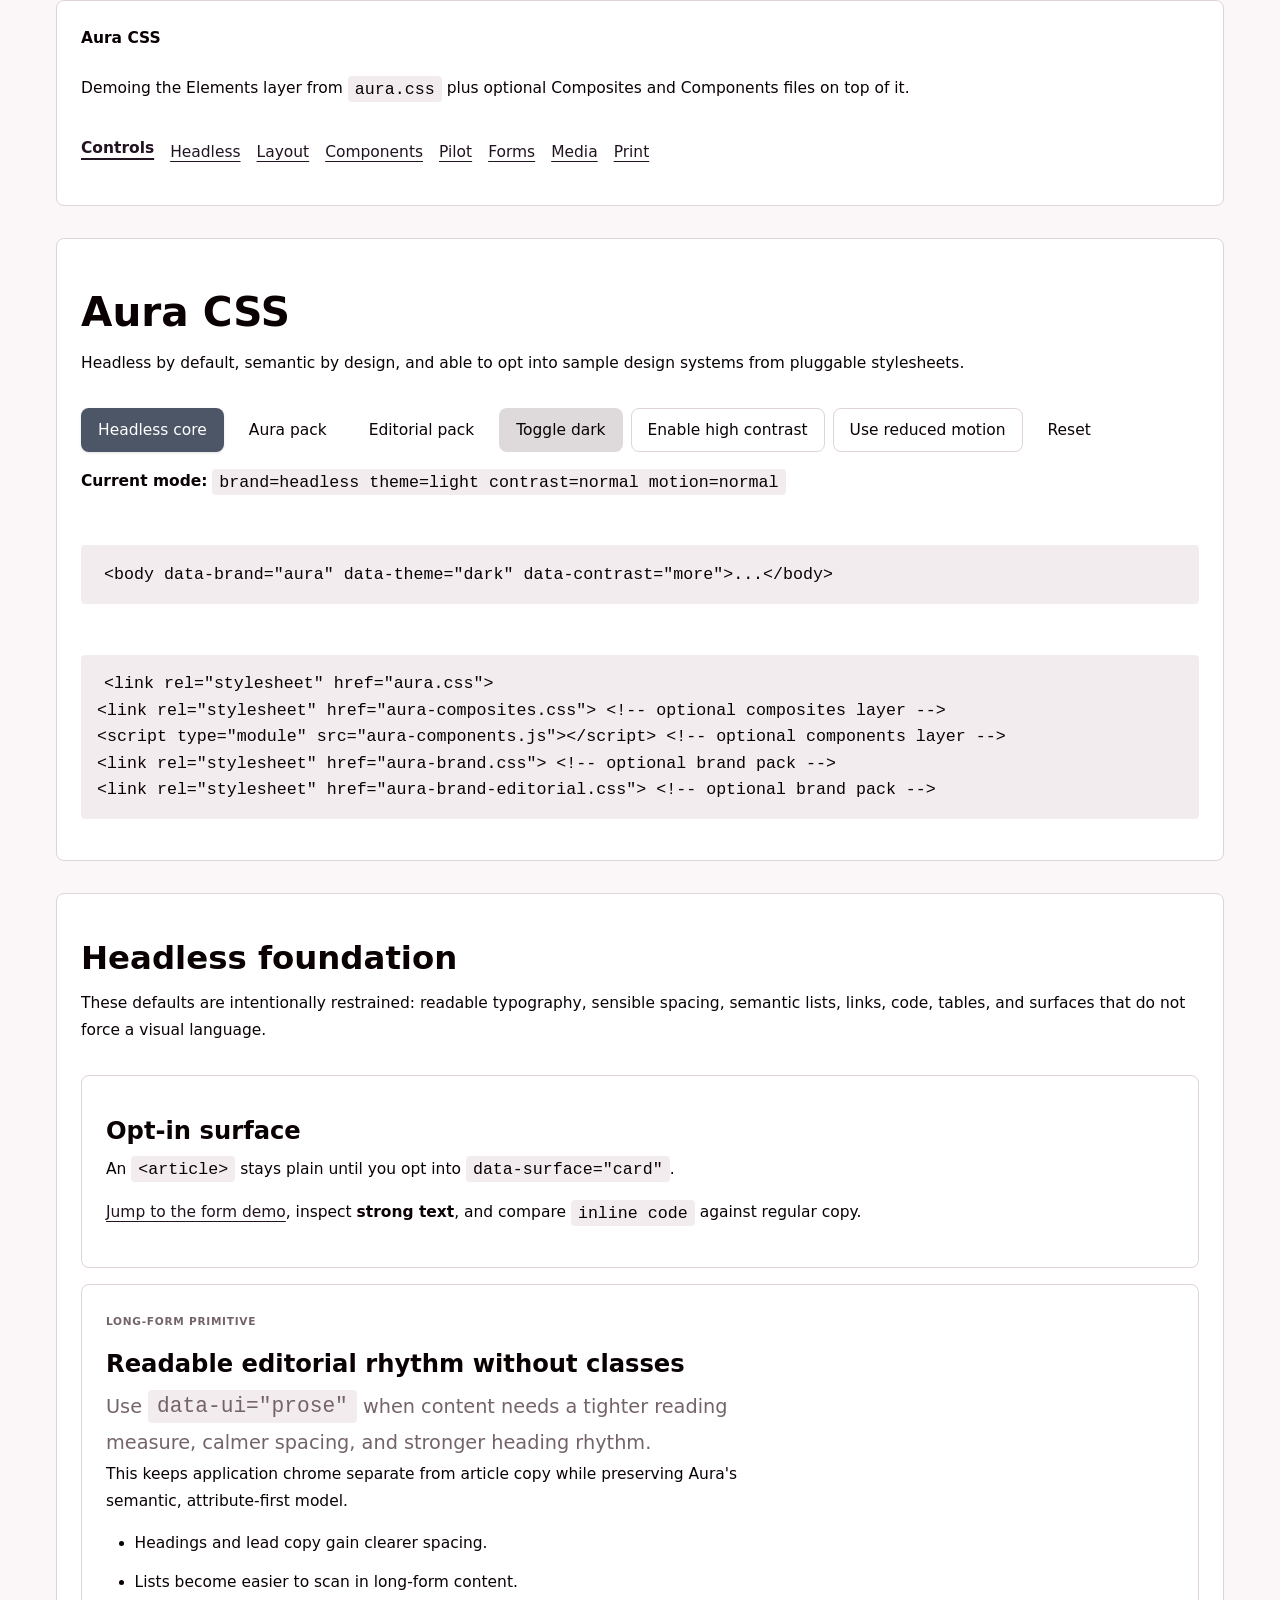
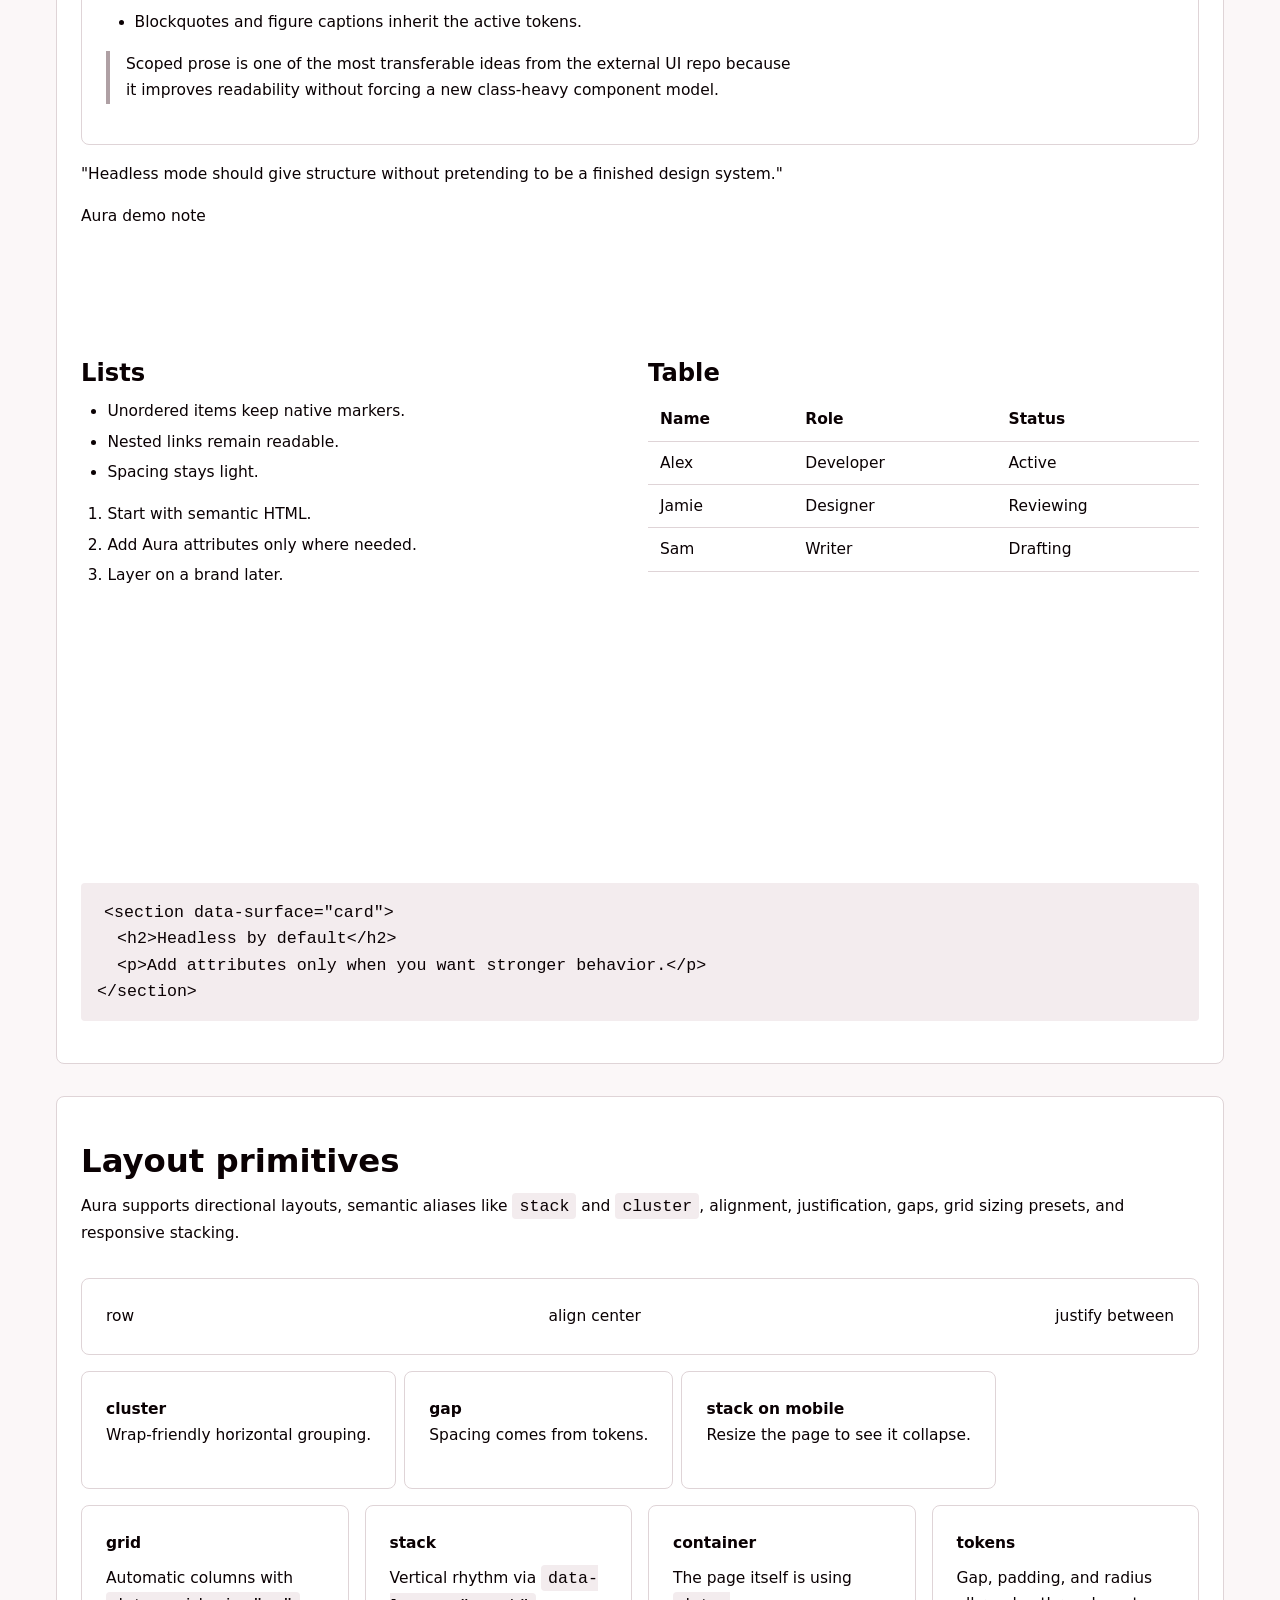
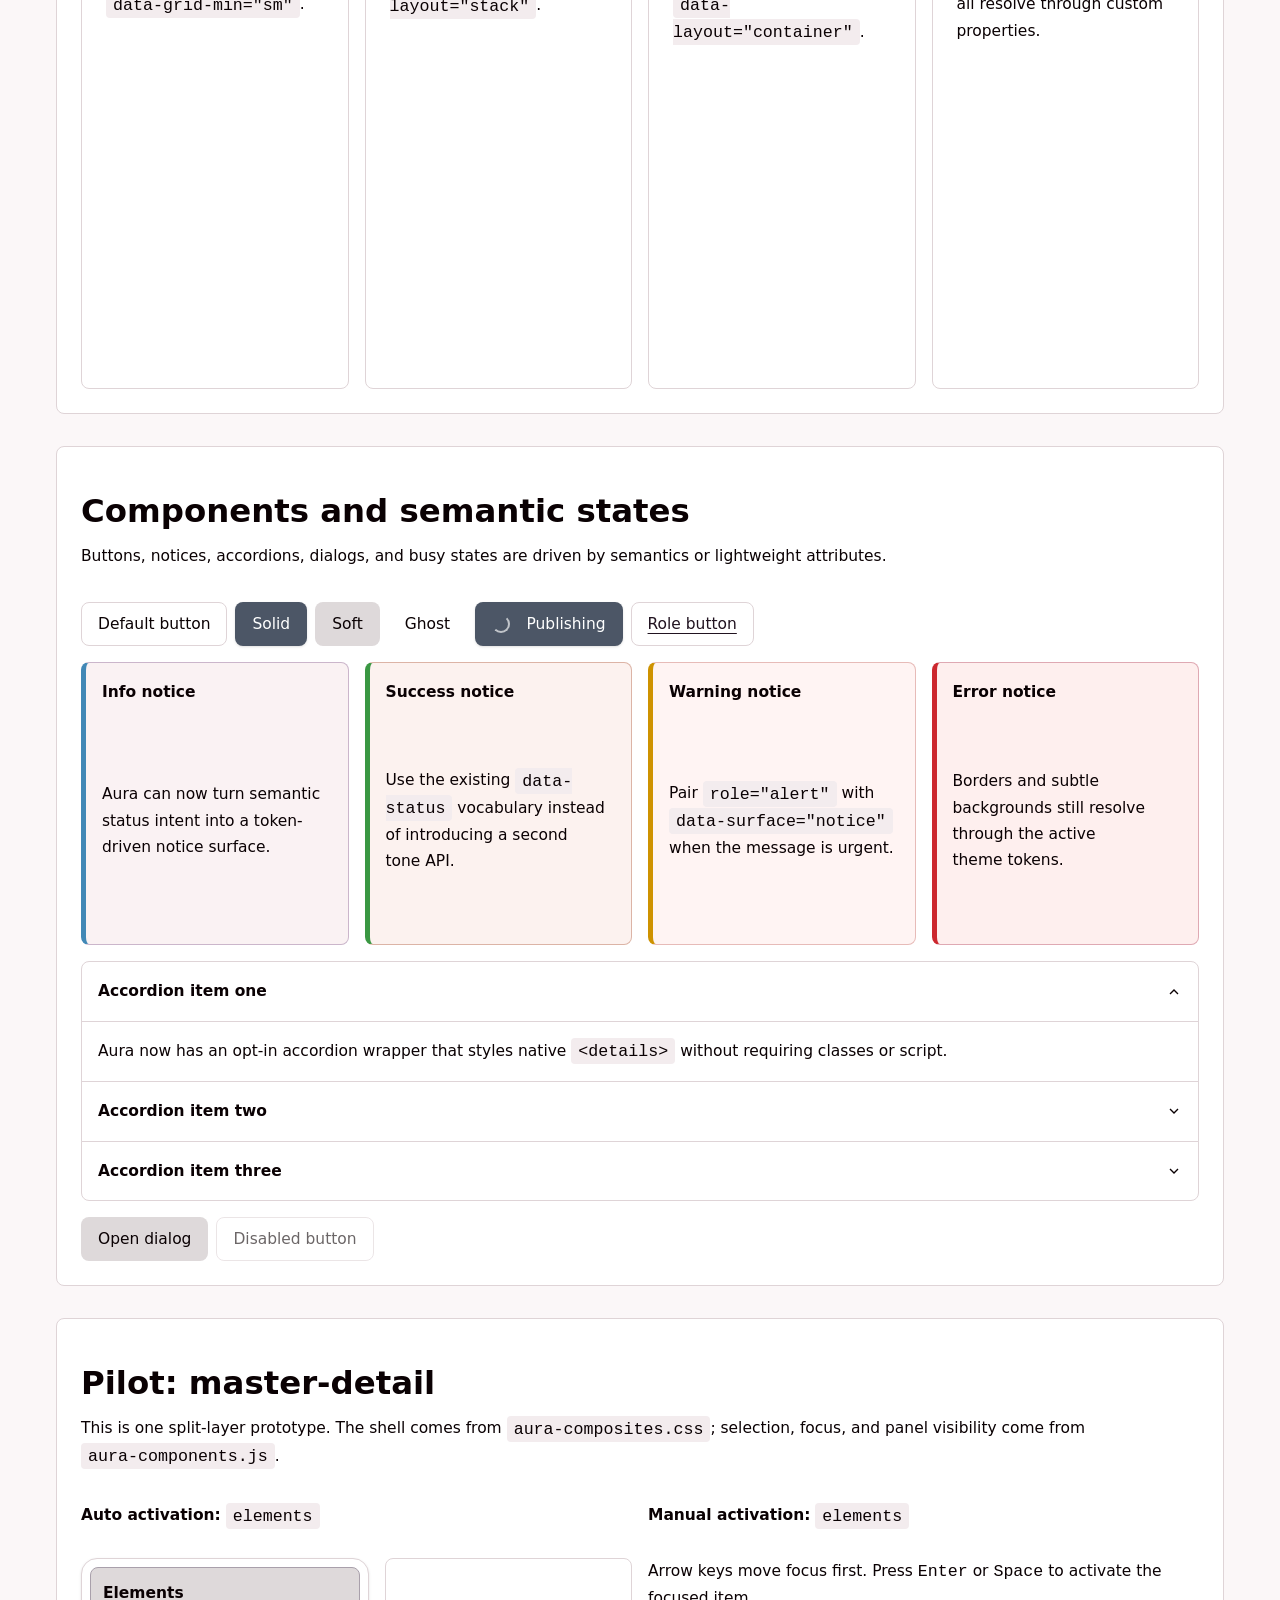
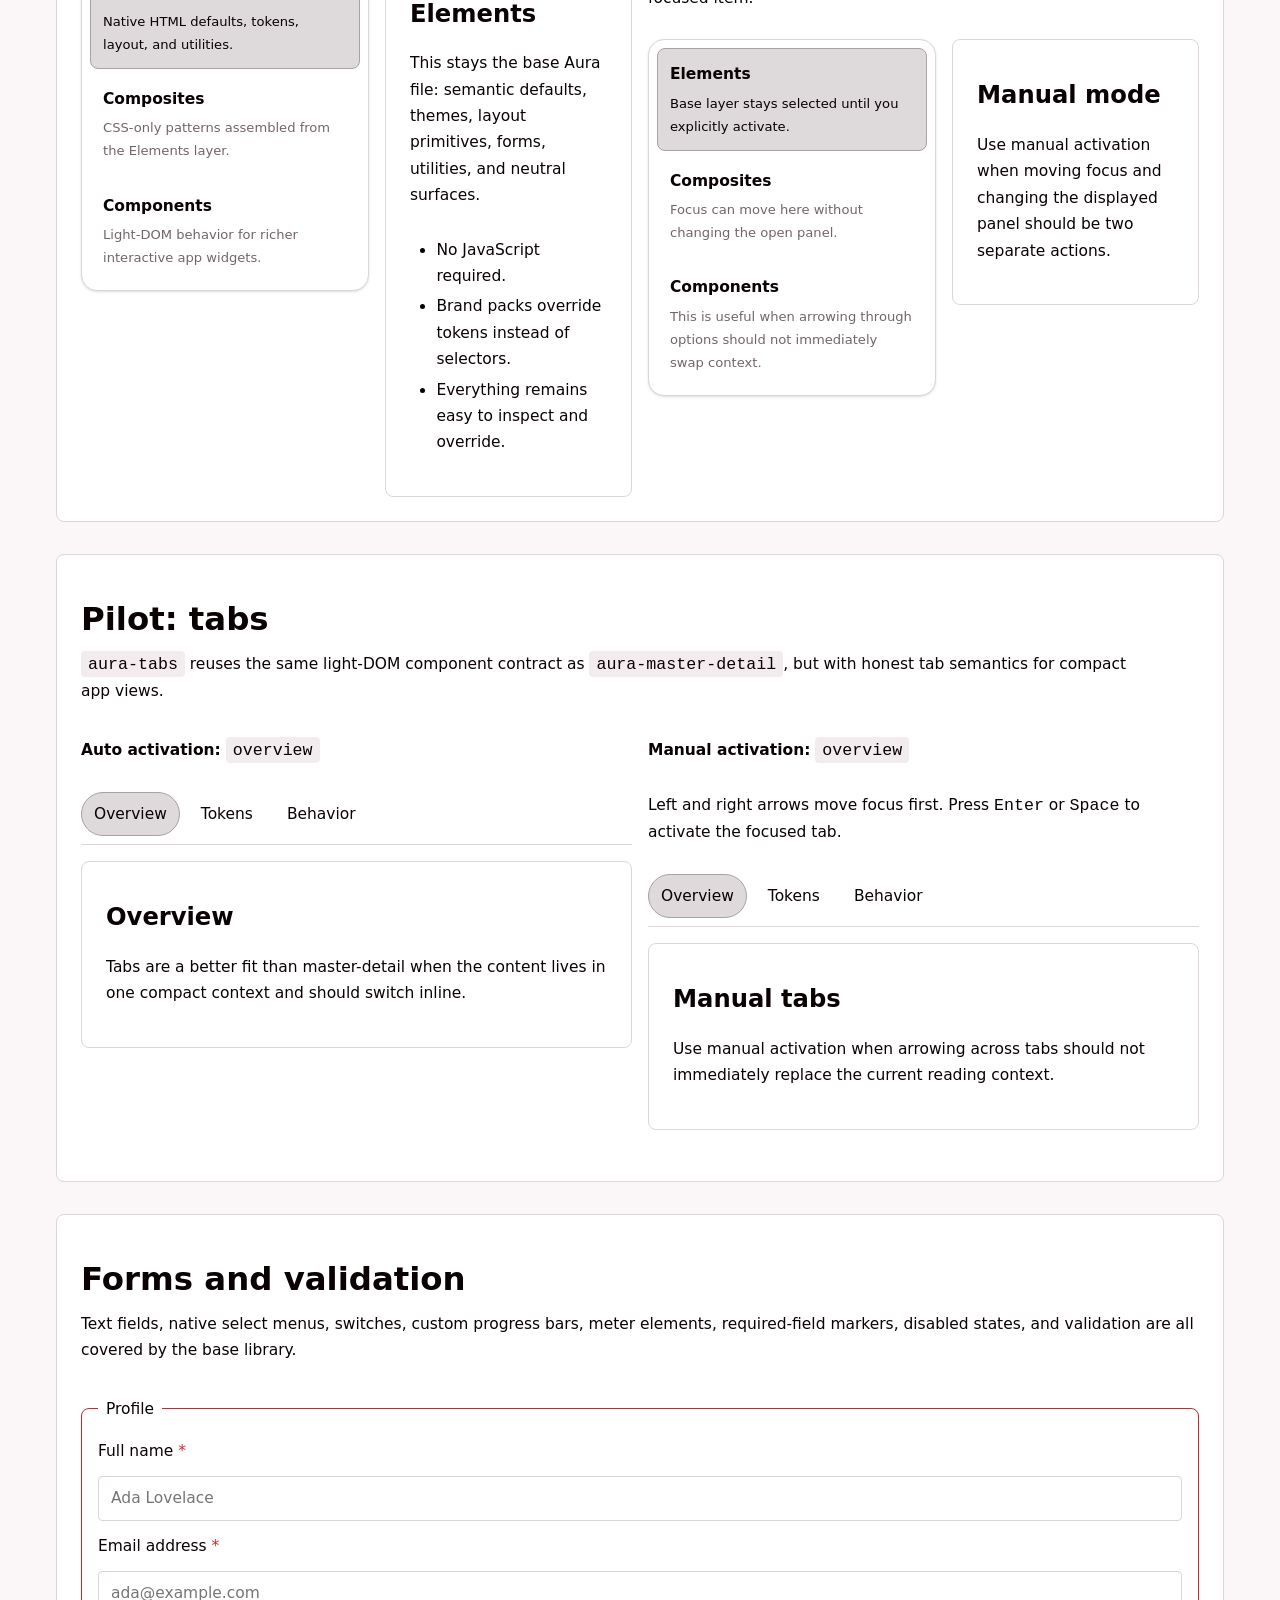
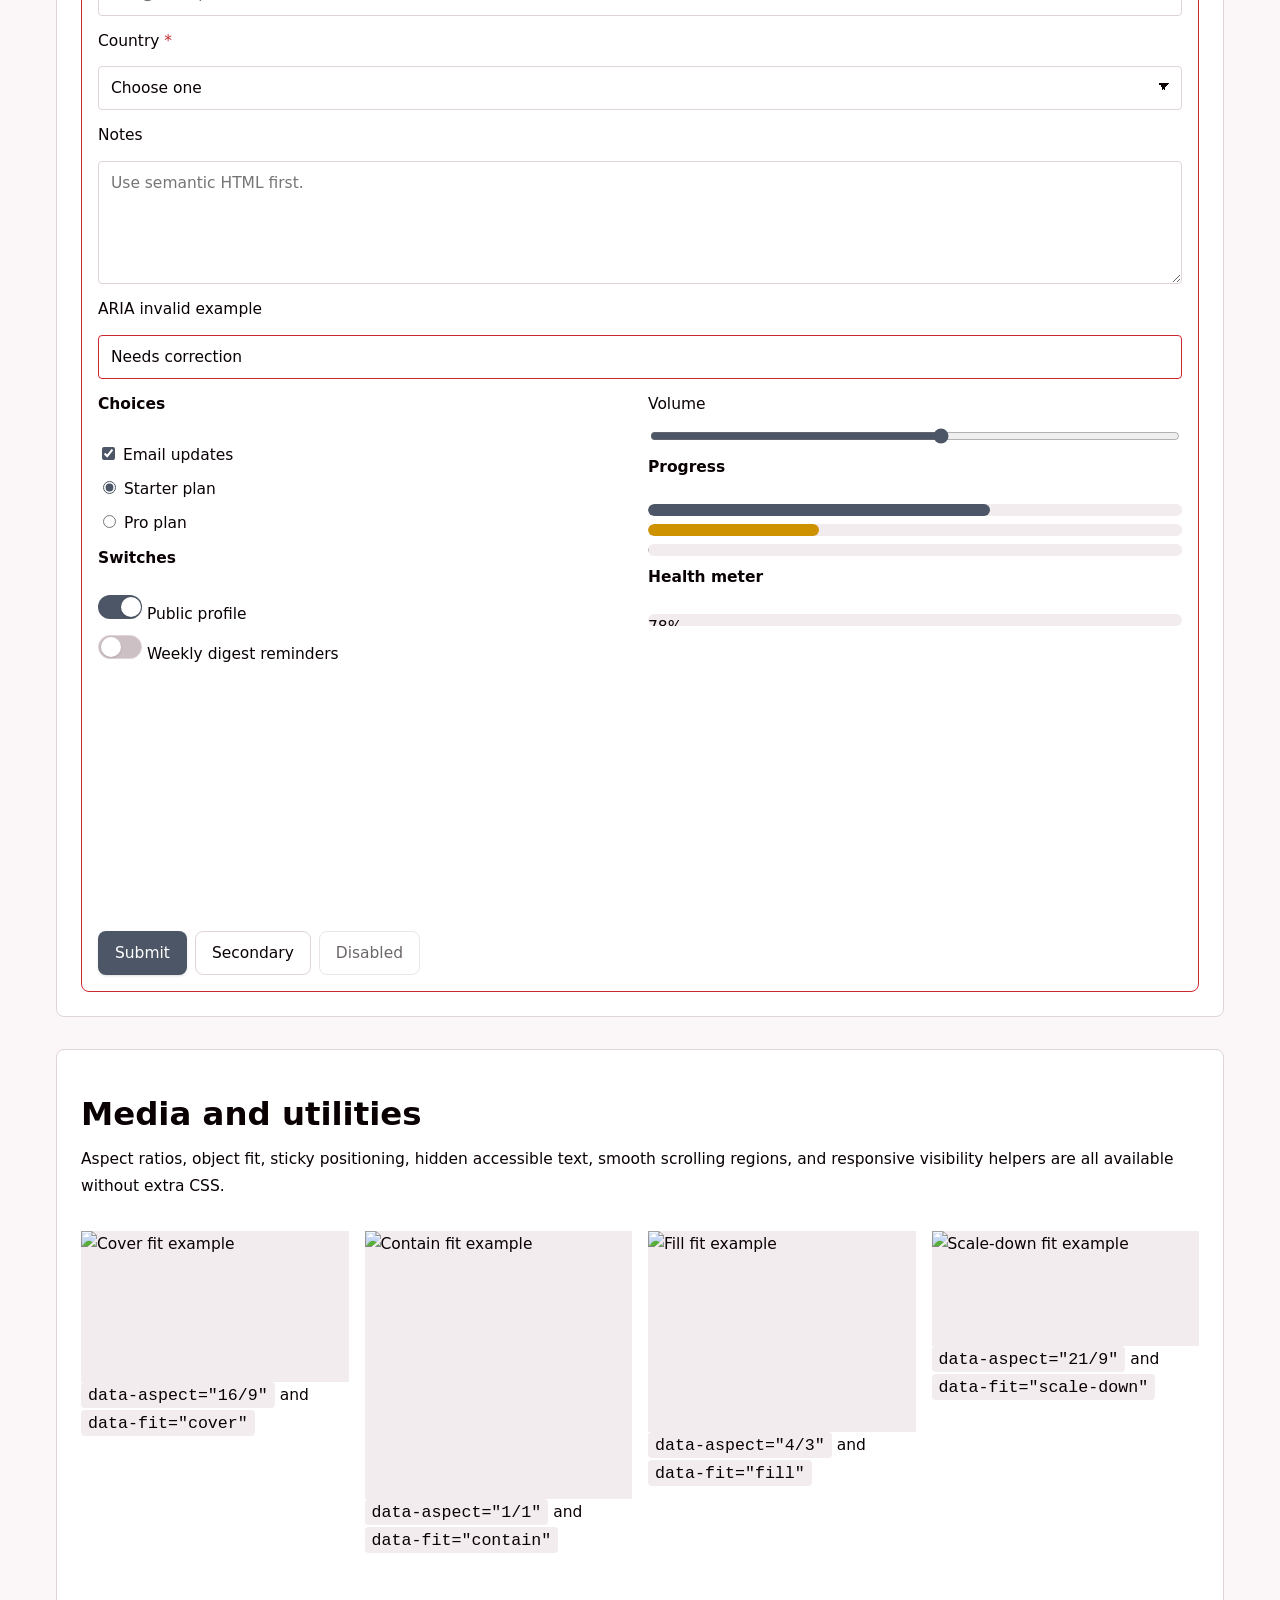
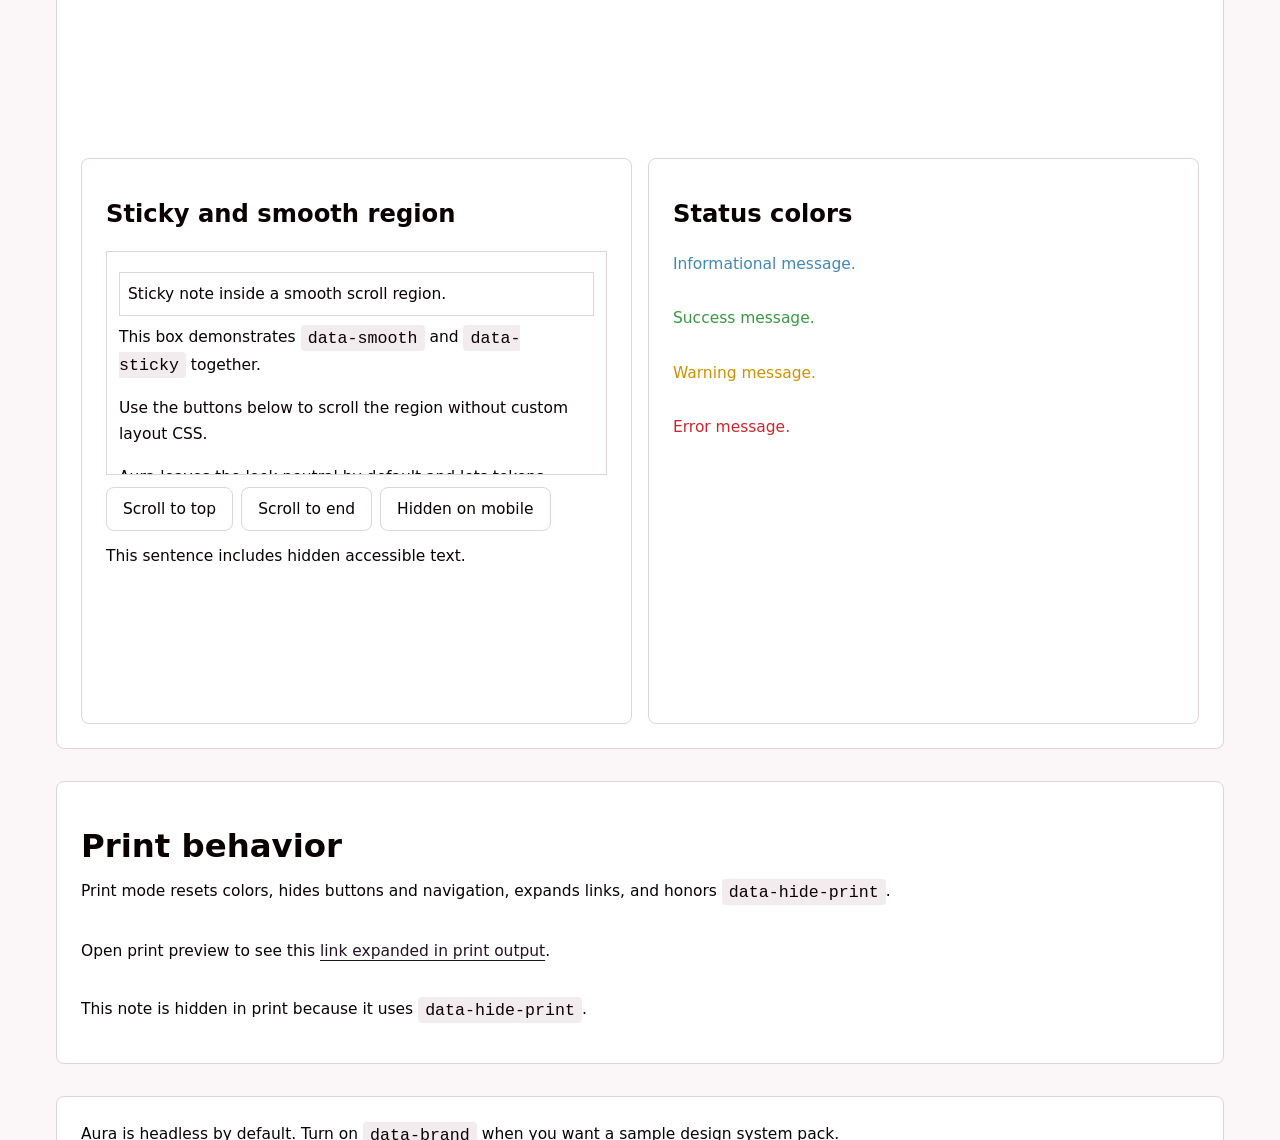
==== commit 383868cf: "Add Aura tabs and package components" ====
--- a/index.html
+++ b/index.html
@@ -396,7 +396,7 @@
           <div>
             <h2>Pilot: master-detail</h2>
             <p>
-              This is the first split-layer prototype. The shell comes from
+              This is one split-layer prototype. The shell comes from
               <code>aura-composites.css</code>; selection, focus, and panel
               visibility come from <code>aura-components.js</code>.
             </p>
@@ -590,6 +590,181 @@
                   </article>
                 </section>
               </aura-master-detail>
+            </section>
+          </div>
+        </section>
+
+        <section
+          id="tabs-pilot"
+          data-surface="card"
+          data-layout="stack"
+          data-gap="4"
+        >
+          <div>
+            <h2>Pilot: tabs</h2>
+            <p>
+              <code>aura-tabs</code> reuses the same light-DOM component
+              contract as <code>aura-master-detail</code>, but with honest tab
+              semantics for compact app views.
+            </p>
+          </div>
+
+          <div data-layout="grid" data-gap="4" data-grid-min="md">
+            <section data-layout="stack" data-gap="3">
+              <p>
+                <strong>Auto activation:</strong>
+                <code id="tabs-selection">overview</code>
+              </p>
+
+              <aura-tabs id="tabs-auto-pilot" data-ui="tabs" value="overview">
+                <nav data-part="tablist" aria-label="Release views">
+                  <button
+                    type="button"
+                    data-part="trigger"
+                    data-value="overview"
+                  >
+                    Overview
+                  </button>
+                  <button
+                    type="button"
+                    data-part="trigger"
+                    data-value="tokens"
+                  >
+                    Tokens
+                  </button>
+                  <button
+                    type="button"
+                    data-part="trigger"
+                    data-value="behavior"
+                  >
+                    Behavior
+                  </button>
+                </nav>
+
+                <section data-part="panels">
+                  <article
+                    data-part="panel"
+                    data-surface="card"
+                    data-value="overview"
+                  >
+                    <h3>Overview</h3>
+                    <p>
+                      Tabs are a better fit than master-detail when the content
+                      lives in one compact context and should switch inline.
+                    </p>
+                  </article>
+
+                  <article
+                    data-part="panel"
+                    data-surface="card"
+                    data-value="tokens"
+                    hidden
+                  >
+                    <h3>Tokens</h3>
+                    <p>
+                      The component only manages selection and panel visibility.
+                      Visual treatment still belongs to the Elements and
+                      Composites layers.
+                    </p>
+                  </article>
+
+                  <article
+                    data-part="panel"
+                    data-surface="card"
+                    data-value="behavior"
+                    hidden
+                  >
+                    <h3>Behavior</h3>
+                    <p>
+                      Arrow keys, Home, End, click activation, and value sync
+                      all follow the same contract as the master-detail pilot.
+                    </p>
+                  </article>
+                </section>
+              </aura-tabs>
+            </section>
+
+            <section data-layout="stack" data-gap="3">
+              <p>
+                <strong>Manual activation:</strong>
+                <code id="manual-tabs-selection">overview</code>
+              </p>
+              <p>
+                Left and right arrows move focus first. Press
+                <kbd>Enter</kbd> or <kbd>Space</kbd> to activate the focused
+                tab.
+              </p>
+
+              <aura-tabs
+                id="tabs-manual-pilot"
+                data-ui="tabs"
+                value="overview"
+                activation="manual"
+              >
+                <nav data-part="tablist" aria-label="Manual tabs example">
+                  <button
+                    type="button"
+                    data-part="trigger"
+                    data-value="overview"
+                  >
+                    Overview
+                  </button>
+                  <button
+                    type="button"
+                    data-part="trigger"
+                    data-value="tokens"
+                  >
+                    Tokens
+                  </button>
+                  <button
+                    type="button"
+                    data-part="trigger"
+                    data-value="behavior"
+                  >
+                    Behavior
+                  </button>
+                </nav>
+
+                <section data-part="panels">
+                  <article
+                    data-part="panel"
+                    data-surface="card"
+                    data-value="overview"
+                  >
+                    <h3>Manual tabs</h3>
+                    <p>
+                      Use manual activation when arrowing across tabs should not
+                      immediately replace the current reading context.
+                    </p>
+                  </article>
+
+                  <article
+                    data-part="panel"
+                    data-surface="card"
+                    data-value="tokens"
+                    hidden
+                  >
+                    <h3>Tokens tab</h3>
+                    <p>
+                      Focus can move here without changing the visible panel
+                      until activation is explicit.
+                    </p>
+                  </article>
+
+                  <article
+                    data-part="panel"
+                    data-surface="card"
+                    data-value="behavior"
+                    hidden
+                  >
+                    <h3>Behavior tab</h3>
+                    <p>
+                      This mode is useful when panel contents are heavy enough
+                      that casual focus movement should stay low-cost.
+                    </p>
+                  </article>
+                </section>
+              </aura-tabs>
             </section>
           </div>
         </section>
@@ -893,16 +1068,6 @@
         const motionButton = document.getElementById("toggle-motion");
         const dialog = document.getElementById("capability-dialog");
         const smoothRegion = document.getElementById("smooth-region");
-        const layerPilot = document.getElementById("layer-pilot");
-        const layerPilotSelection = document.getElementById(
-          "master-detail-selection",
-        );
-        const manualLayerPilot = document.getElementById(
-          "manual-layer-pilot",
-        );
-        const manualLayerPilotSelection = document.getElementById(
-          "manual-master-detail-selection",
-        );
         const brandStylesheetByName = {
           aura: "aura-brand.css",
           editorial: "aura-brand-editorial.css",
@@ -957,6 +1122,25 @@
           } else {
             node.setAttribute(name, value);
           }
+        }
+
+        function bindSelectionOutput(
+          elementId,
+          outputId,
+          fallbackValue,
+        ) {
+          const element = document.getElementById(elementId);
+          const output = document.getElementById(outputId);
+
+          if (!element || !output) {
+            return;
+          }
+
+          output.textContent = element.getAttribute("value") ||
+            fallbackValue;
+          element.addEventListener("aura-change", (event) => {
+            output.textContent = event.detail.value;
+          });
         }
 
         function setBrand(brand) {
@@ -1083,23 +1267,26 @@
             smoothRegion.scrollTo({ top: smoothRegion.scrollHeight });
           });
 
-        if (layerPilot && layerPilotSelection) {
-          layerPilotSelection.textContent =
-            layerPilot.getAttribute("value") || "elements";
-
-          layerPilot.addEventListener("aura-change", (event) => {
-            layerPilotSelection.textContent = event.detail.value;
-          });
-        }
-
-        if (manualLayerPilot && manualLayerPilotSelection) {
-          manualLayerPilotSelection.textContent =
-            manualLayerPilot.getAttribute("value") || "elements";
-
-          manualLayerPilot.addEventListener("aura-change", (event) => {
-            manualLayerPilotSelection.textContent = event.detail.value;
-          });
-        }
+        bindSelectionOutput(
+          "layer-pilot",
+          "master-detail-selection",
+          "elements",
+        );
+        bindSelectionOutput(
+          "manual-layer-pilot",
+          "manual-master-detail-selection",
+          "elements",
+        );
+        bindSelectionOutput(
+          "tabs-auto-pilot",
+          "tabs-selection",
+          "overview",
+        );
+        bindSelectionOutput(
+          "tabs-manual-pilot",
+          "manual-tabs-selection",
+          "overview",
+        );
 
         updateState();
       })();
--- a/aura-composites.css
+++ b/aura-composites.css
@@ -101,4 +101,67 @@
     [data-part="panel"][hidden] {
     display: none !important;
   }
+
+  :where([data-ui~="tabs"], aura-tabs) {
+    --tabs-gap: var(--space-4);
+    --tabs-list-gap: var(--space-2);
+    --tabs-list-padding: var(--space-2);
+    --tabs-rule-color: var(--border);
+    --tabs-trigger-bg: transparent;
+    --tabs-trigger-bg-hover: var(--surface-raised);
+    --tabs-trigger-bg-active: var(--primary-subtle);
+    --tabs-trigger-border-color: transparent;
+    --tabs-trigger-border-color-active: color-mix(
+      in oklch,
+      var(--primary) 38%,
+      var(--border)
+    );
+
+    display: grid;
+    gap: var(--tabs-gap);
+  }
+
+  :where([data-ui~="tabs"], aura-tabs) [data-part="tablist"] {
+    display: flex;
+    flex-wrap: wrap;
+    gap: var(--tabs-list-gap);
+    align-items: center;
+    padding-block-end: var(--tabs-list-padding);
+    border-block-end: 1px solid var(--tabs-rule-color);
+  }
+
+  :where([data-ui~="tabs"], aura-tabs) :where(button, a)[data-part="trigger"] {
+    min-block-size: auto;
+    box-shadow: none;
+    border: 1px solid var(--tabs-trigger-border-color);
+    border-radius: var(--radius-full);
+    background-color: var(--tabs-trigger-bg);
+    padding-inline: var(--space-3);
+    padding-block: var(--space-2);
+  }
+
+  :where([data-ui~="tabs"], aura-tabs)
+    :where(button, a)[data-part="trigger"]:hover {
+    background-color: var(--tabs-trigger-bg-hover);
+  }
+
+  :where([data-ui~="tabs"], aura-tabs) [data-part="trigger"][data-active] {
+    background-color: var(--tabs-trigger-bg-active);
+    border-color: var(--tabs-trigger-border-color-active);
+  }
+
+  :where([data-ui~="tabs"], aura-tabs) [data-part="panels"] {
+    display: grid;
+    min-inline-size: 0;
+  }
+
+  :where([data-ui~="tabs"], aura-tabs) [data-part="panel"] {
+    display: grid;
+    gap: var(--space-3);
+    min-inline-size: 0;
+  }
+
+  :where([data-ui~="tabs"], aura-tabs) [data-part="panel"][hidden] {
+    display: none !important;
+  }
 }
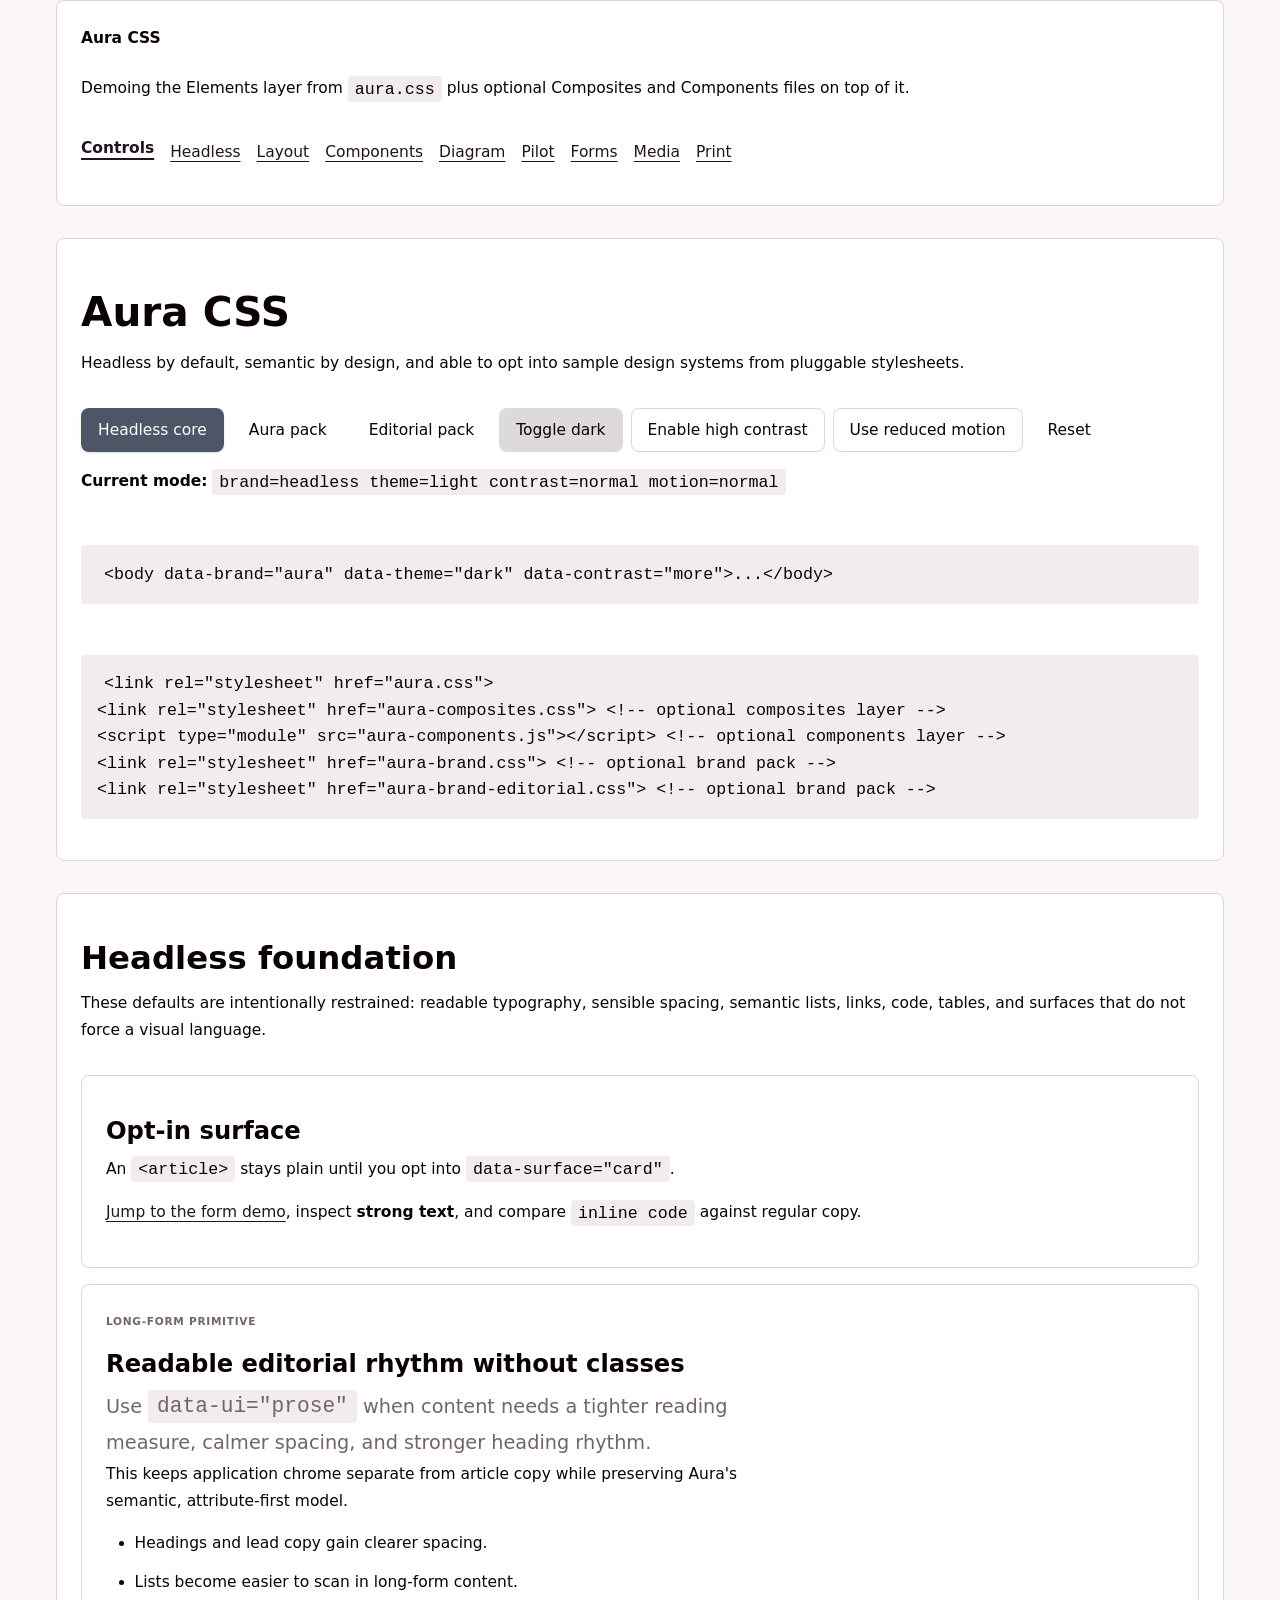
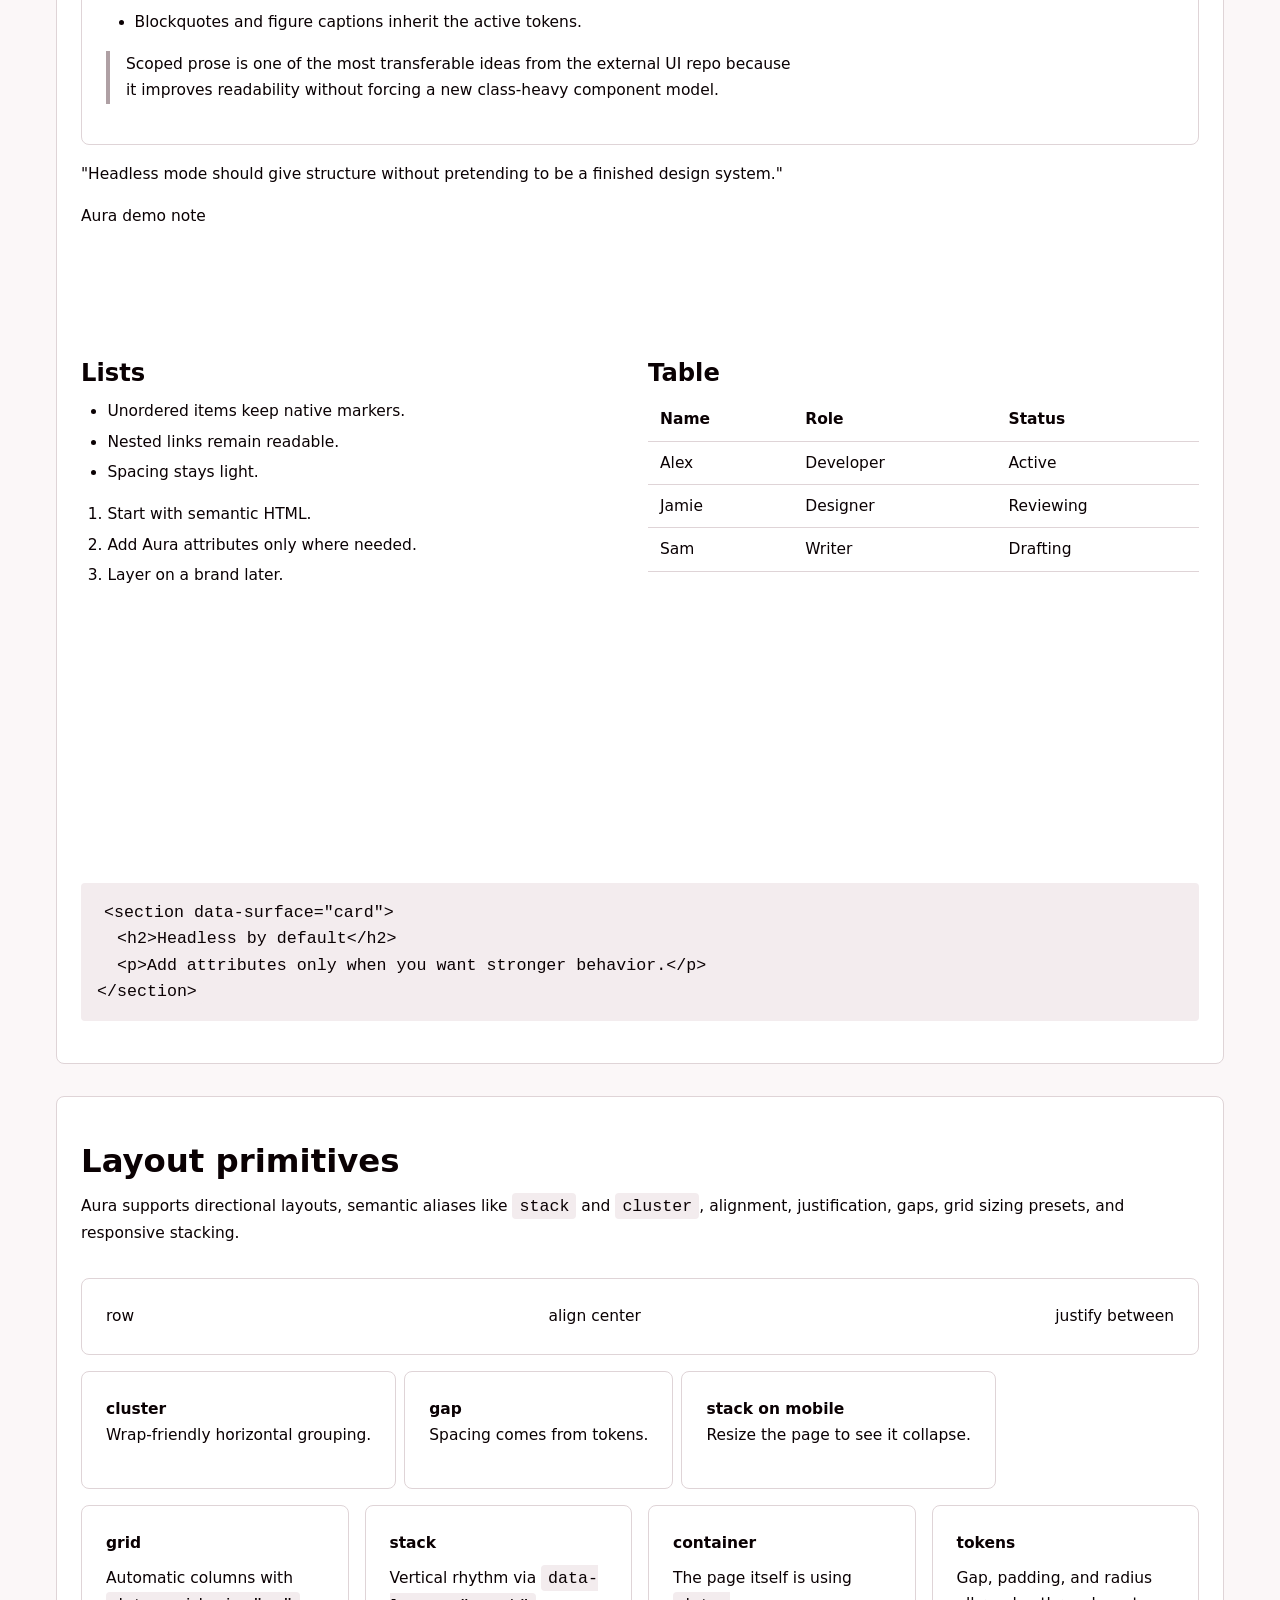
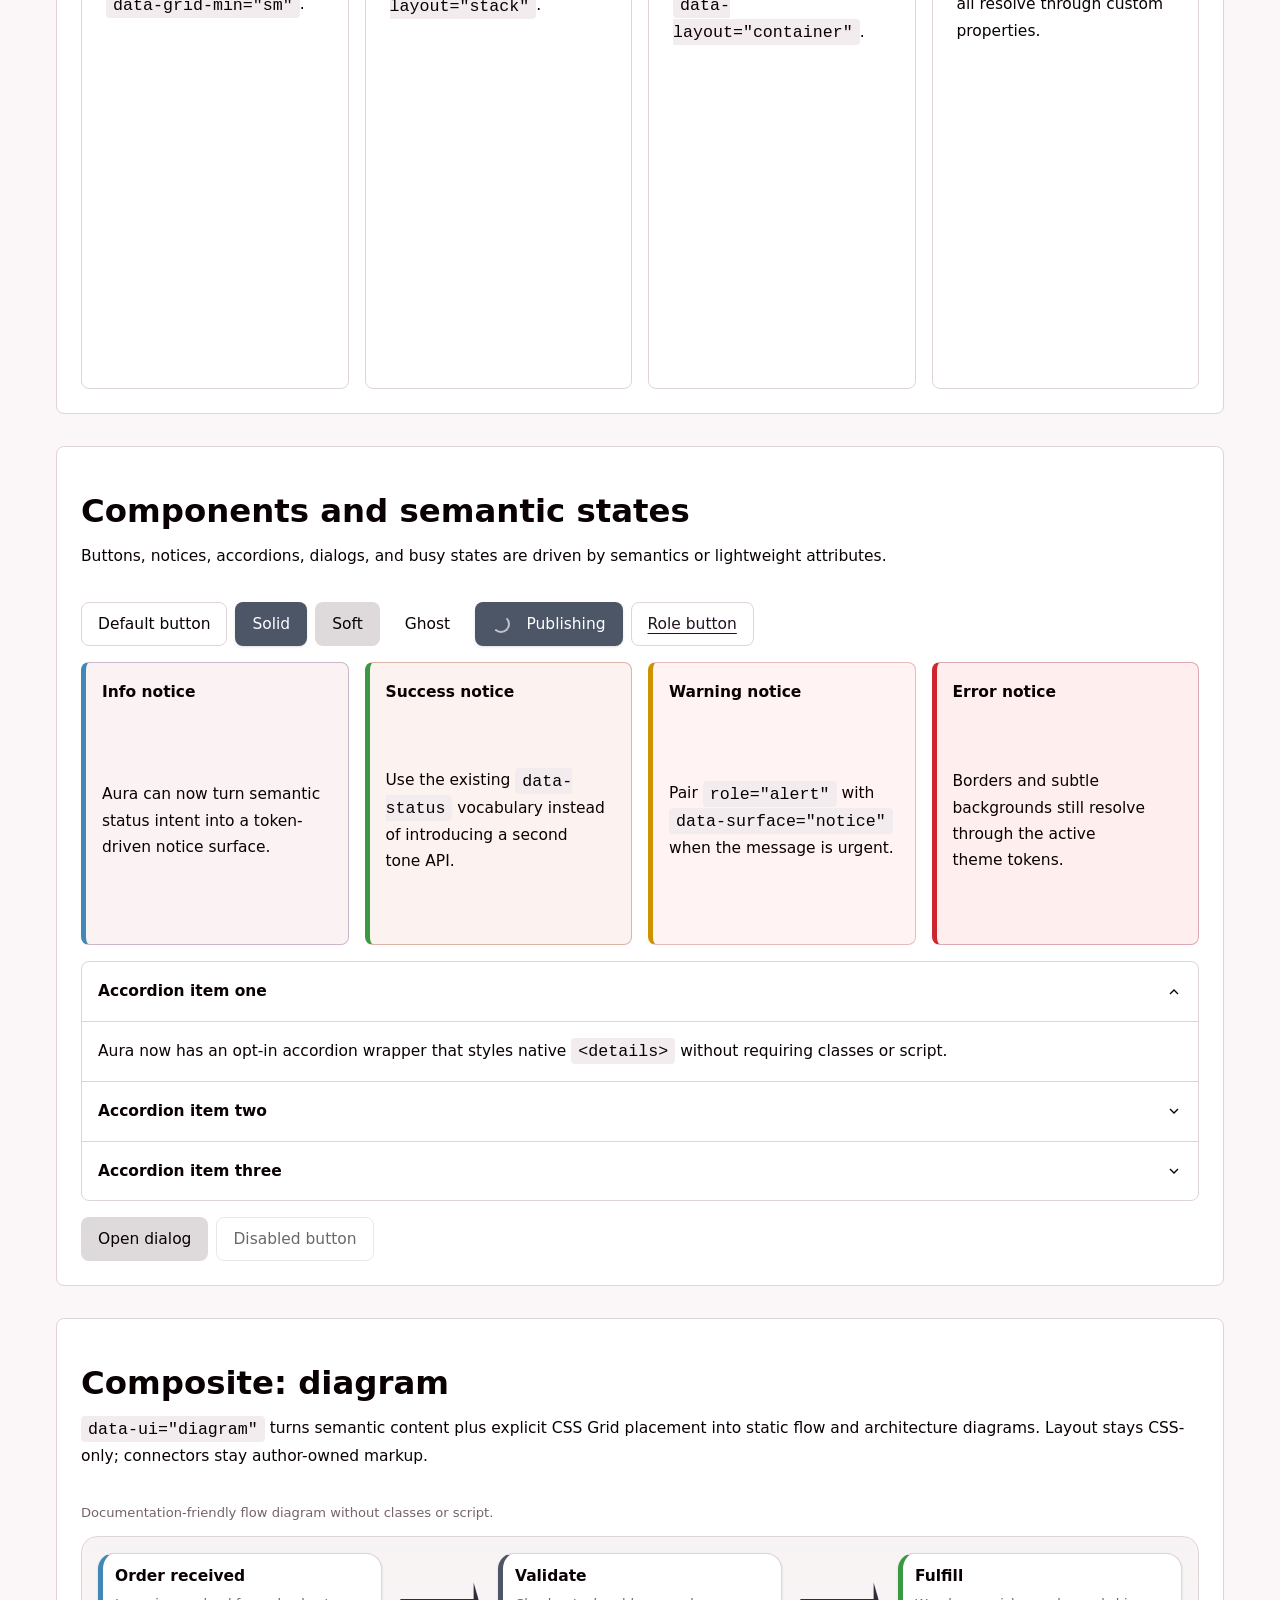
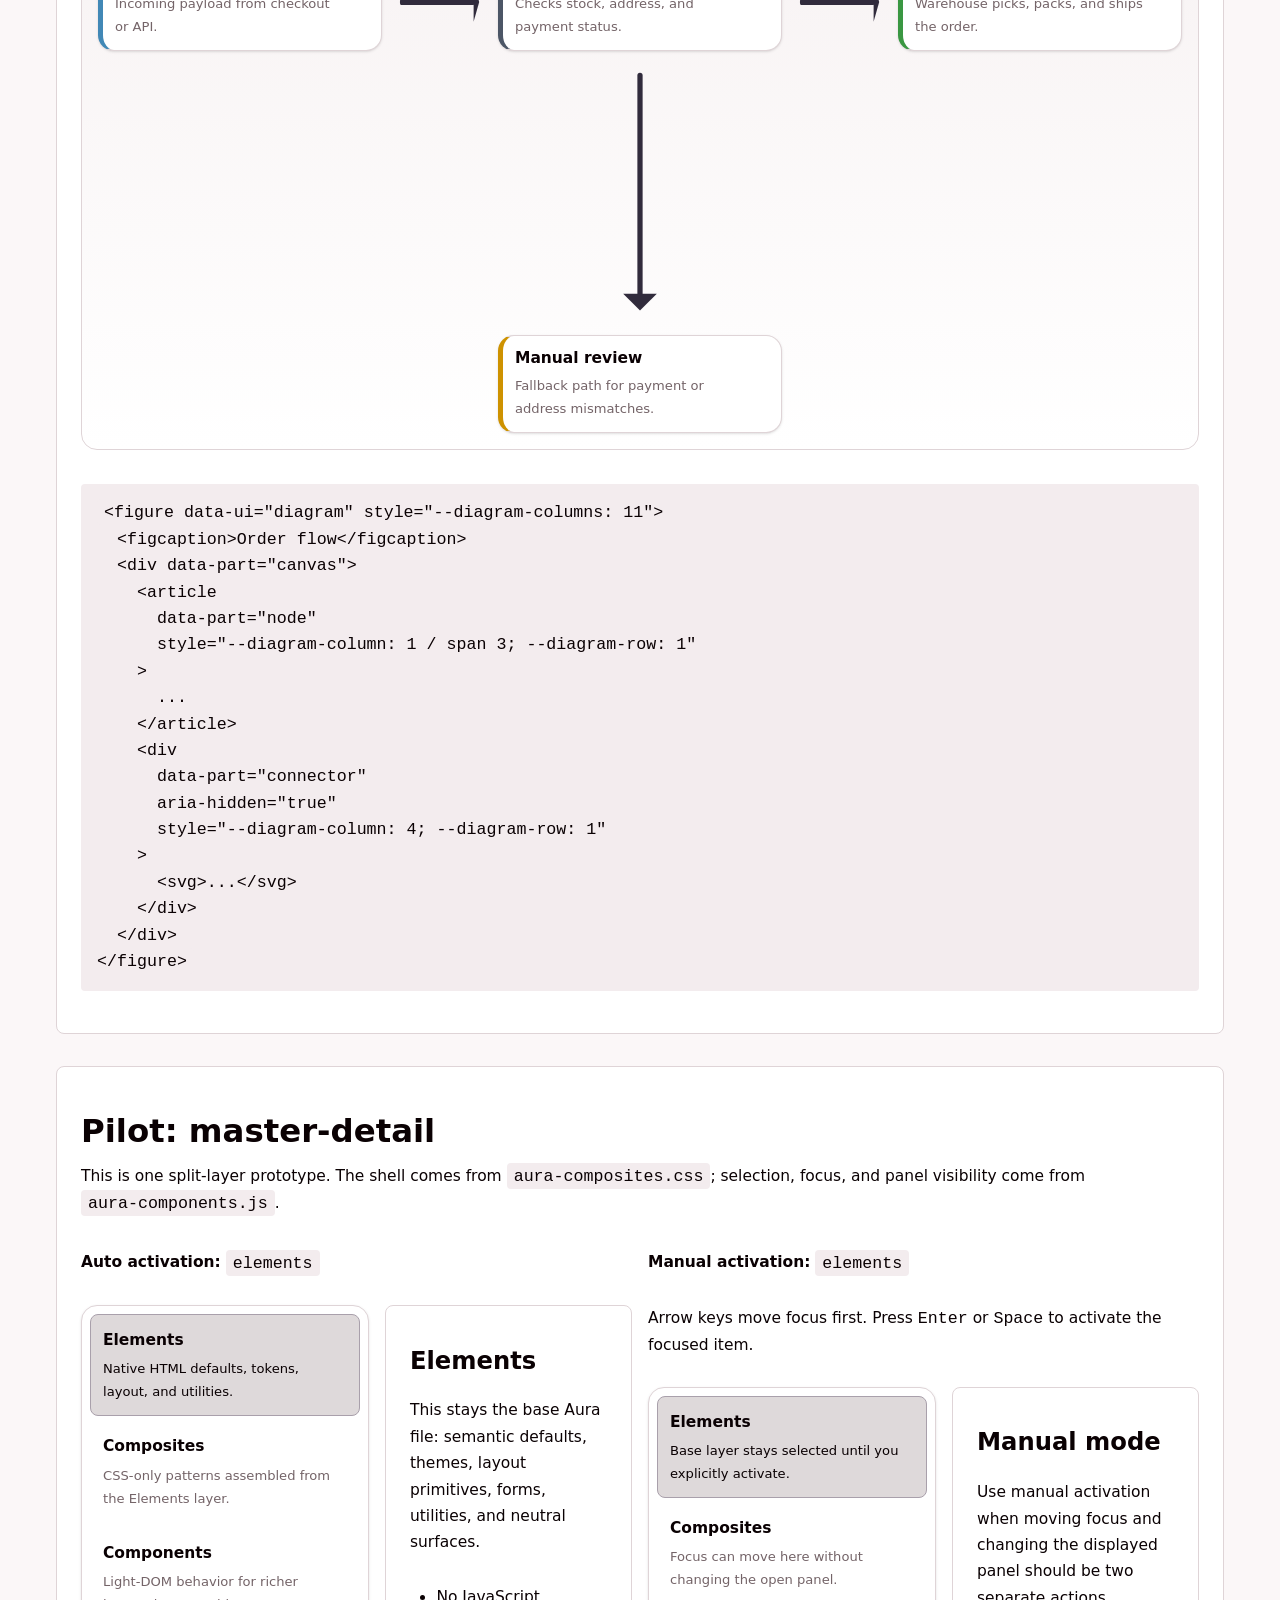
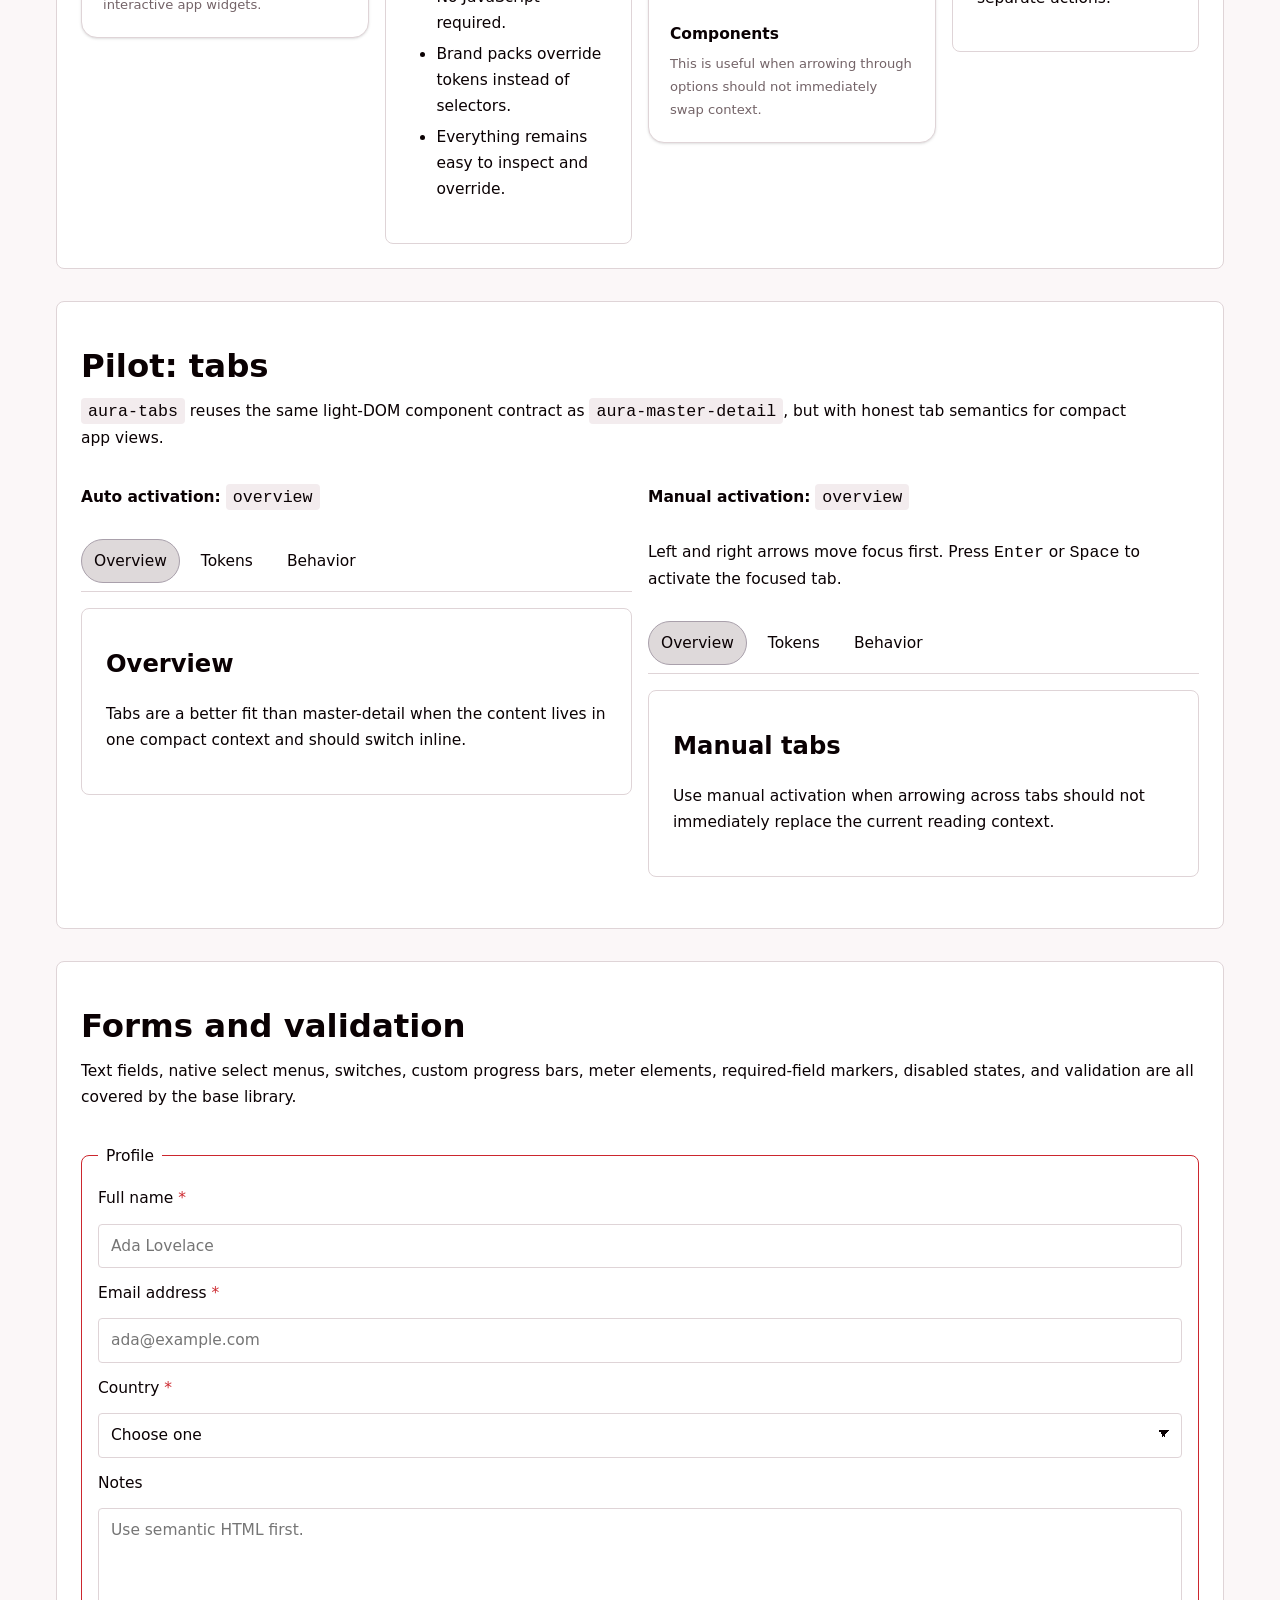
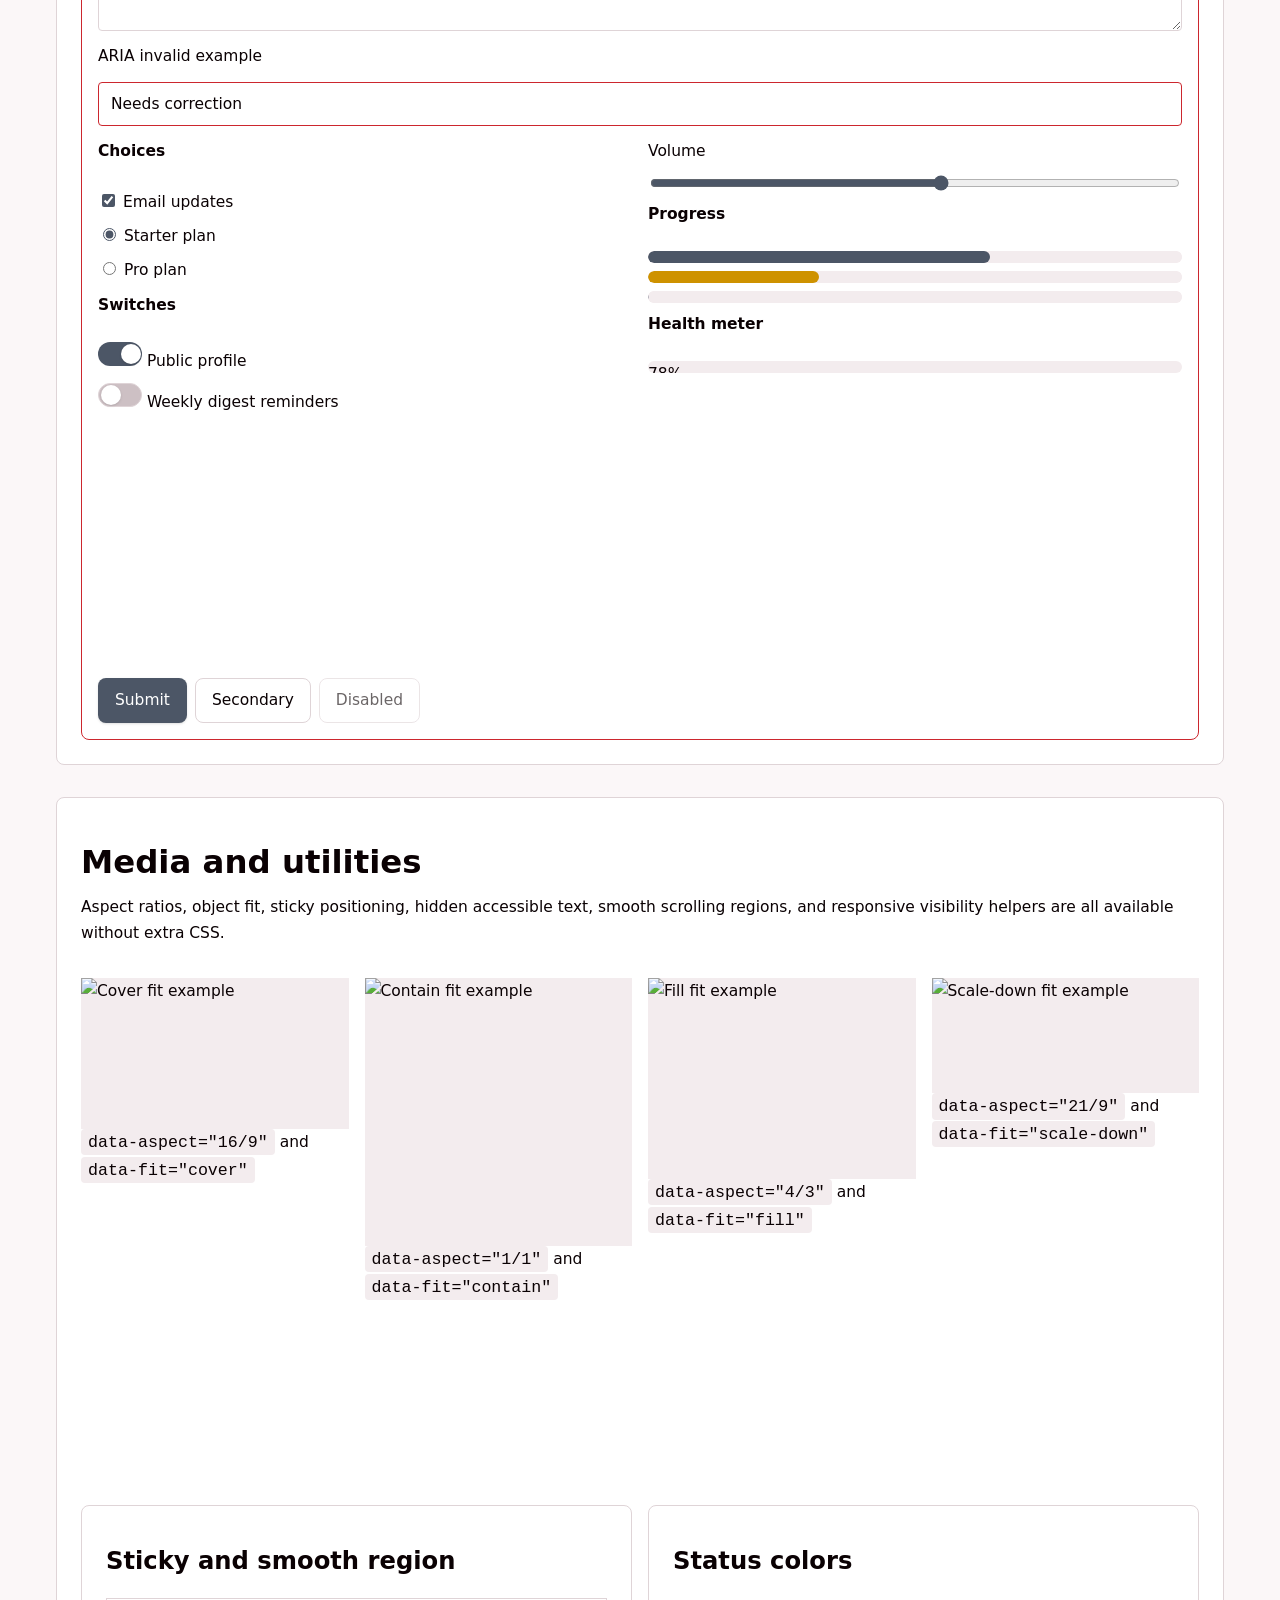
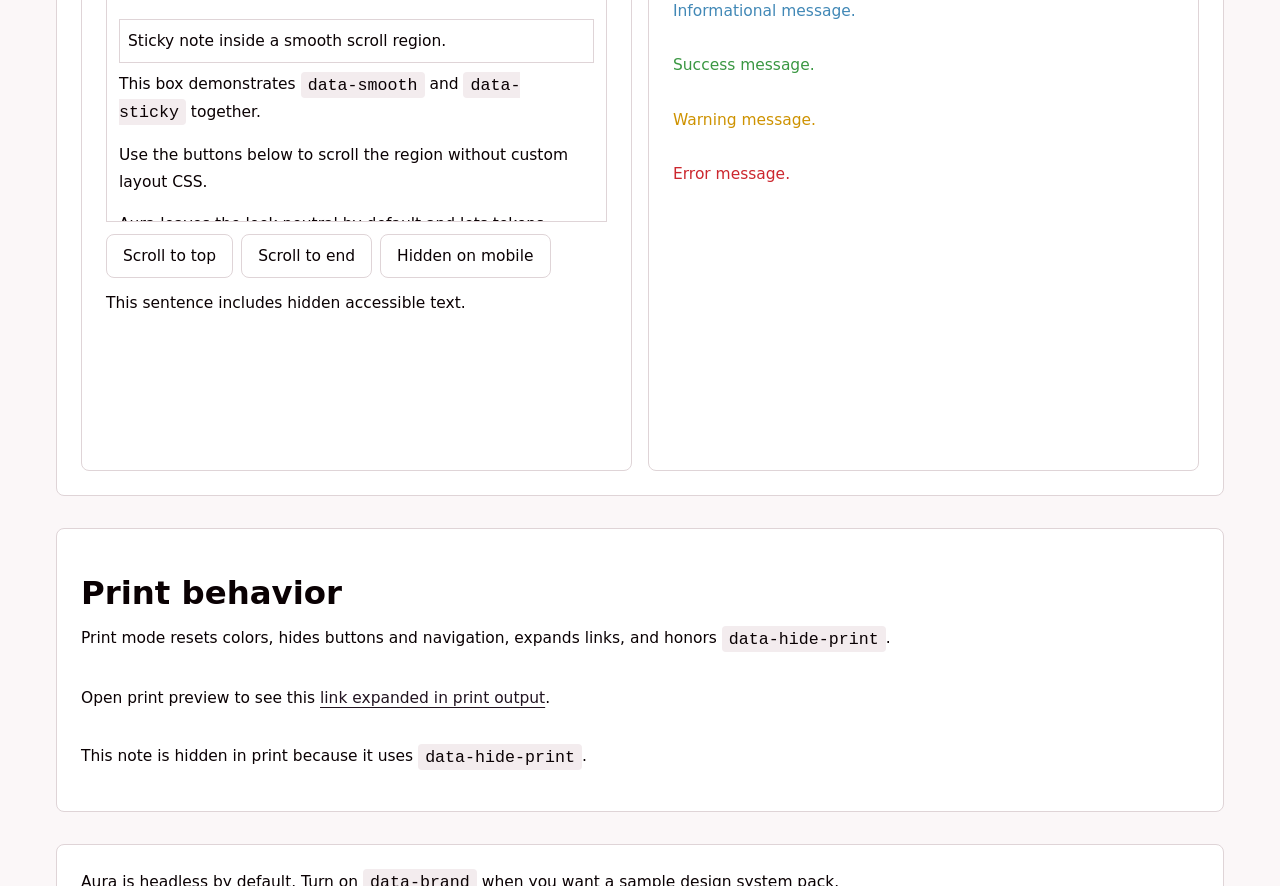
==== commit a57120e8: "Add Aura diagram composite" ====
--- a/index.html
+++ b/index.html
@@ -1,4 +1,4 @@
-<!DOCTYPE html>
+<!doctype html>
 <html lang="en">
   <head>
     <meta charset="UTF-8" />
@@ -23,6 +23,7 @@
             <li><a href="#headless">Headless</a></li>
             <li><a href="#layout">Layout</a></li>
             <li><a href="#components">Components</a></li>
+            <li><a href="#diagram">Diagram</a></li>
             <li><a href="#pilot">Pilot</a></li>
             <li><a href="#forms">Forms</a></li>
             <li><a href="#media">Media</a></li>
@@ -74,7 +75,8 @@
           <p>
             <strong>Current mode:</strong>
             <code id="state-output"
-            >brand=headless theme=light contrast=normal motion=normal</code>
+              >brand=headless theme=light contrast=normal motion=normal</code
+            >
           </p>
 
           <pre><code>&lt;body data-brand="aura" data-theme="dark" data-contrast="more"&gt;...&lt;/body&gt;</code></pre>
@@ -388,6 +390,123 @@
         </section>
 
         <section
+          id="diagram"
+          data-surface="card"
+          data-layout="stack"
+          data-gap="4"
+        >
+          <div>
+            <h2>Composite: diagram</h2>
+            <p>
+              <code>data-ui="diagram"</code> turns semantic content plus
+              explicit CSS Grid placement into static flow and architecture
+              diagrams. Layout stays CSS-only; connectors stay author-owned
+              markup.
+            </p>
+          </div>
+
+          <figure
+            data-ui="diagram"
+            style="--diagram-columns: 11; --diagram-min-inline-size: 46rem"
+          >
+            <figcaption>
+              Documentation-friendly flow diagram without classes or script.
+            </figcaption>
+
+            <div data-part="canvas">
+              <article
+                data-part="node"
+                data-kind="input"
+                style="--diagram-column: 1 / span 3; --diagram-row: 1"
+              >
+                <h3>Order received</h3>
+                <p>Incoming payload from checkout or API.</p>
+              </article>
+
+              <div
+                data-part="connector"
+                aria-hidden="true"
+                style="--diagram-column: 4; --diagram-row: 1"
+              >
+                <svg viewBox="0 0 120 40" preserveAspectRatio="none">
+                  <path d="M4 20 H108" />
+                  <path data-marker="arrow" d="M108 12 L116 20 L108 28 Z" />
+                </svg>
+              </div>
+
+              <article
+                data-part="node"
+                data-kind="process"
+                style="--diagram-column: 5 / span 3; --diagram-row: 1"
+              >
+                <h3>Validate</h3>
+                <p>Checks stock, address, and payment status.</p>
+              </article>
+
+              <div
+                data-part="connector"
+                aria-hidden="true"
+                style="--diagram-column: 8; --diagram-row: 1"
+              >
+                <svg viewBox="0 0 120 40" preserveAspectRatio="none">
+                  <path d="M4 20 H108" />
+                  <path data-marker="arrow" d="M108 12 L116 20 L108 28 Z" />
+                </svg>
+              </div>
+
+              <article
+                data-part="node"
+                data-kind="output"
+                style="--diagram-column: 9 / span 3; --diagram-row: 1"
+              >
+                <h3>Fulfill</h3>
+                <p>Warehouse picks, packs, and ships the order.</p>
+              </article>
+
+              <div
+                data-part="connector"
+                aria-hidden="true"
+                style="--diagram-column: 6; --diagram-row: 2"
+              >
+                <svg viewBox="0 0 40 120" preserveAspectRatio="none">
+                  <path d="M20 4 V108" />
+                  <path data-marker="arrow" d="M12 108 L20 116 L28 108 Z" />
+                </svg>
+              </div>
+
+              <article
+                data-part="node"
+                data-kind="decision"
+                style="--diagram-column: 5 / span 3; --diagram-row: 3"
+              >
+                <h3>Manual review</h3>
+                <p>Fallback path for payment or address mismatches.</p>
+              </article>
+            </div>
+          </figure>
+
+          <pre>
+<code>&lt;figure data-ui="diagram" style="--diagram-columns: 11"&gt;
+  &lt;figcaption&gt;Order flow&lt;/figcaption&gt;
+  &lt;div data-part="canvas"&gt;
+    &lt;article
+      data-part="node"
+      style="--diagram-column: 1 / span 3; --diagram-row: 1"
+    &gt;
+      ...
+    &lt;/article&gt;
+    &lt;div
+      data-part="connector"
+      aria-hidden="true"
+      style="--diagram-column: 4; --diagram-row: 1"
+    &gt;
+      &lt;svg&gt;...&lt;/svg&gt;
+    &lt;/div&gt;
+  &lt;/div&gt;
+&lt;/figure&gt;</code></pre>
+        </section>
+
+        <section
           id="pilot"
           data-surface="card"
           data-layout="stack"
@@ -625,11 +744,7 @@
                   >
                     Overview
                   </button>
-                  <button
-                    type="button"
-                    data-part="trigger"
-                    data-value="tokens"
-                  >
+                  <button type="button" data-part="trigger" data-value="tokens">
                     Tokens
                   </button>
                   <button
@@ -709,11 +824,7 @@
                   >
                     Overview
                   </button>
-                  <button
-                    type="button"
-                    data-part="trigger"
-                    data-value="tokens"
-                  >
+                  <button type="button" data-part="trigger" data-value="tokens">
                     Tokens
                   </button>
                   <button
@@ -831,14 +942,20 @@
                 <div data-layout="stack" data-gap="2">
                   <p><strong>Choices</strong></p>
                   <label><input type="checkbox" checked /> Email updates</label>
-                  <label><input type="radio" name="plan" checked /> Starter
-                    plan</label>
+                  <label
+                    ><input type="radio" name="plan" checked /> Starter
+                    plan</label
+                  >
                   <label><input type="radio" name="plan" /> Pro plan</label>
                   <p><strong>Switches</strong></p>
-                  <label><input type="checkbox" role="switch" checked /> Public
-                    profile</label>
-                  <label><input type="checkbox" role="switch" /> Weekly digest
-                    reminders</label>
+                  <label
+                    ><input type="checkbox" role="switch" checked /> Public
+                    profile</label
+                  >
+                  <label
+                    ><input type="checkbox" role="switch" /> Weekly digest
+                    reminders</label
+                  >
                 </div>
 
                 <div data-layout="stack" data-gap="2">
@@ -961,11 +1078,20 @@
               <div
                 id="smooth-region"
                 data-smooth
-                style="max-height: 14rem; border: 1px solid var(--border); padding: var(--space-3)"
+                style="
+                  max-height: 14rem;
+                  border: 1px solid var(--border);
+                  padding: var(--space-3);
+                "
               >
                 <p
                   data-sticky
-                  style="--sticky-top: var(--space-2); background: var(--surface); border: 1px solid var(--border); padding: var(--space-2)"
+                  style="
+                    --sticky-top: var(--space-2);
+                    background: var(--surface);
+                    border: 1px solid var(--border);
+                    padding: var(--space-2);
+                  "
                 >
                   Sticky note inside a smooth scroll region.
                 </p>
@@ -1002,7 +1128,8 @@
 
               <p>
                 <span data-visually-hidden
-                >Screen-reader-only introduction.</span>
+                  >Screen-reader-only introduction.</span
+                >
                 This sentence includes hidden accessible text.
               </p>
             </div>
@@ -1056,15 +1183,11 @@
         const body = document.body;
         const stateOutput = document.getElementById("state-output");
         const headlessButton = document.getElementById("use-headless");
-        const auraBrandButton = document.getElementById(
-          "use-aura-brand",
-        );
+        const auraBrandButton = document.getElementById("use-aura-brand");
         const editorialBrandButton = document.getElementById(
           "use-editorial-brand",
         );
-        const contrastButton = document.getElementById(
-          "toggle-contrast",
-        );
+        const contrastButton = document.getElementById("toggle-contrast");
         const motionButton = document.getElementById("toggle-motion");
         const dialog = document.getElementById("capability-dialog");
         const smoothRegion = document.getElementById("smooth-region");
@@ -1124,11 +1247,7 @@
           }
         }
 
-        function bindSelectionOutput(
-          elementId,
-          outputId,
-          fallbackValue,
-        ) {
+        function bindSelectionOutput(elementId, outputId, fallbackValue) {
           const element = document.getElementById(elementId);
           const output = document.getElementById(outputId);
 
@@ -1136,8 +1255,7 @@
             return;
           }
 
-          output.textContent = element.getAttribute("value") ||
-            fallbackValue;
+          output.textContent = element.getAttribute("value") || fallbackValue;
           element.addEventListener("aura-change", (event) => {
             output.textContent = event.detail.value;
           });
@@ -1176,42 +1294,30 @@
         function updateState() {
           const brand = body.getAttribute("data-brand") || "headless";
           const theme = root.getAttribute("data-theme") || "light";
-          const contrast = root.getAttribute("data-contrast") ||
-            "normal";
+          const contrast = root.getAttribute("data-contrast") || "normal";
           const motion = root.getAttribute("data-motion") || "normal";
 
-          stateOutput.textContent =
-            `brand=${brand} theme=${theme} contrast=${contrast} motion=${motion}`;
-
-          contrastButton.textContent = contrast === "more"
-            ? "Disable high contrast"
-            : "Enable high contrast";
-          motionButton.textContent = motion === "reduce"
-            ? "Use normal motion"
-            : "Use reduced motion";
+          stateOutput.textContent = `brand=${brand} theme=${theme} contrast=${contrast} motion=${motion}`;
+
+          contrastButton.textContent =
+            contrast === "more"
+              ? "Disable high contrast"
+              : "Enable high contrast";
+          motionButton.textContent =
+            motion === "reduce" ? "Use normal motion" : "Use reduced motion";
           syncBrandButtons(brand);
         }
 
-        headlessButton.addEventListener(
-          "click",
-          () => setBrand("headless"),
+        headlessButton.addEventListener("click", () => setBrand("headless"));
+        auraBrandButton.addEventListener("click", () => setBrand("aura"));
+        editorialBrandButton.addEventListener("click", () =>
+          setBrand("editorial"),
         );
-        auraBrandButton.addEventListener(
-          "click",
-          () => setBrand("aura"),
-        );
-        editorialBrandButton.addEventListener(
-          "click",
-          () => setBrand("editorial"),
-        );
-
-        document.getElementById("toggle-dark").addEventListener(
-          "click",
-          () => {
-            toggleThemeToken("dark");
-            updateState();
-          },
-        );
+
+        document.getElementById("toggle-dark").addEventListener("click", () => {
+          toggleThemeToken("dark");
+          updateState();
+        });
 
         contrastButton.addEventListener("click", () => {
           toggleAttribute(root, "data-contrast", "more");
@@ -1223,27 +1329,21 @@
           updateState();
         });
 
-        document.getElementById("reset-demo").addEventListener(
-          "click",
-          () => {
-            body.removeAttribute("data-brand");
-            root.removeAttribute("data-theme");
-            root.removeAttribute("data-contrast");
-            root.removeAttribute("data-motion");
-            updateState();
-          },
-        );
-
-        document.getElementById("open-dialog").addEventListener(
-          "click",
-          () => {
-            if (typeof dialog.showModal === "function") {
-              dialog.showModal();
-            } else {
-              dialog.setAttribute("open", "");
-            }
-          },
-        );
+        document.getElementById("reset-demo").addEventListener("click", () => {
+          body.removeAttribute("data-brand");
+          root.removeAttribute("data-theme");
+          root.removeAttribute("data-contrast");
+          root.removeAttribute("data-motion");
+          updateState();
+        });
+
+        document.getElementById("open-dialog").addEventListener("click", () => {
+          if (typeof dialog.showModal === "function") {
+            dialog.showModal();
+          } else {
+            dialog.setAttribute("open", "");
+          }
+        });
 
         document
           .getElementById("close-dialog")
@@ -1277,11 +1377,7 @@
           "manual-master-detail-selection",
           "elements",
         );
-        bindSelectionOutput(
-          "tabs-auto-pilot",
-          "tabs-selection",
-          "overview",
-        );
+        bindSelectionOutput("tabs-auto-pilot", "tabs-selection", "overview");
         bindSelectionOutput(
           "tabs-manual-pilot",
           "manual-tabs-selection",
--- a/aura-composites.css
+++ b/aura-composites.css
@@ -164,4 +164,131 @@
   :where([data-ui~="tabs"], aura-tabs) [data-part="panel"][hidden] {
     display: none !important;
   }
+
+  :where([data-ui~="diagram"]) {
+    --diagram-gap: var(--space-4);
+    --diagram-columns: 12;
+    --diagram-row-size: 4.5rem;
+    --diagram-padding: var(--space-4);
+    --diagram-min-inline-size: 42rem;
+    --diagram-border-color: var(--border);
+    --diagram-canvas-bg: linear-gradient(
+      180deg,
+      color-mix(in oklch, var(--surface-raised) 65%, var(--surface)),
+      var(--surface)
+    );
+    --diagram-node-bg: var(--surface);
+    --diagram-node-border-color: var(--border);
+    --diagram-node-shadow: var(--shadow-sm);
+    --diagram-connector-color: color-mix(
+      in oklch,
+      var(--text) 42%,
+      var(--primary)
+    );
+    --diagram-connector-stroke: 2.5;
+    --diagram-connector-min-block-size: calc(var(--diagram-row-size) * 0.8);
+
+    display: grid;
+    gap: var(--space-3);
+    min-inline-size: 0;
+    overflow-x: auto;
+  }
+
+  :where([data-ui~="diagram"]) > :where(figcaption, [data-part="caption"]) {
+    color: var(--text-muted);
+    font-size: var(--text-sm);
+    line-height: var(--leading-normal);
+  }
+
+  :where([data-ui~="diagram"]) [data-part="canvas"] {
+    display: grid;
+    grid-template-columns: repeat(var(--diagram-columns), minmax(0, 1fr));
+    grid-auto-rows: minmax(var(--diagram-row-size), auto);
+    gap: var(--diagram-gap);
+    align-items: stretch;
+    inline-size: max(100%, var(--diagram-min-inline-size));
+    padding: var(--diagram-padding);
+    background: var(--diagram-canvas-bg);
+    border: 1px solid var(--diagram-border-color);
+    border-radius: var(--radius-lg);
+  }
+
+  :where([data-ui~="diagram"]) [data-part="node"],
+  :where([data-ui~="diagram"]) [data-part="connector"] {
+    grid-column: var(--diagram-column, auto);
+    grid-row: var(--diagram-row, auto);
+    min-inline-size: 0;
+  }
+
+  :where([data-ui~="diagram"]) [data-part="node"] {
+    --diagram-node-accent: var(--primary);
+
+    display: grid;
+    align-content: start;
+    gap: var(--space-1);
+    padding: var(--space-3);
+    background-color: var(--diagram-node-bg);
+    border: 1px solid var(--diagram-node-border-color);
+    border-inline-start: 0.35rem solid var(--diagram-node-accent);
+    border-radius: var(--radius-lg);
+    box-shadow: var(--diagram-node-shadow);
+  }
+
+  :where([data-ui~="diagram"]) [data-part="node"] > :where(h3, strong) {
+    margin: 0;
+    font-size: var(--text-base);
+    line-height: var(--leading-tight);
+  }
+
+  :where([data-ui~="diagram"]) [data-part="node"] > :where(p, small) {
+    margin: 0;
+    color: var(--text-muted);
+    font-size: var(--text-sm);
+    line-height: var(--leading-normal);
+  }
+
+  :where([data-ui~="diagram"]) [data-part="node"][data-kind="input"] {
+    --diagram-node-accent: var(--color-info);
+  }
+
+  :where([data-ui~="diagram"]) [data-part="node"][data-kind="process"] {
+    --diagram-node-accent: var(--primary);
+  }
+
+  :where([data-ui~="diagram"]) [data-part="node"][data-kind="decision"] {
+    --diagram-node-accent: var(--color-warning);
+  }
+
+  :where([data-ui~="diagram"]) [data-part="node"][data-kind="output"] {
+    --diagram-node-accent: var(--color-success);
+  }
+
+  :where([data-ui~="diagram"]) [data-part="connector"] {
+    display: grid;
+    place-items: center;
+    color: var(--diagram-connector-color);
+    min-block-size: var(--diagram-connector-min-block-size);
+    pointer-events: none;
+  }
+
+  :where([data-ui~="diagram"]) [data-part="connector"] svg {
+    inline-size: 100%;
+    block-size: 100%;
+    overflow: visible;
+  }
+
+  :where([data-ui~="diagram"])
+    [data-part="connector"]
+    :where(path, polyline, line) {
+    fill: none;
+    stroke: currentColor;
+    stroke-width: var(--diagram-connector-stroke);
+    stroke-linecap: round;
+    stroke-linejoin: round;
+  }
+
+  :where([data-ui~="diagram"]) [data-part="connector"] [data-marker="arrow"] {
+    fill: currentColor;
+    stroke: none;
+  }
 }
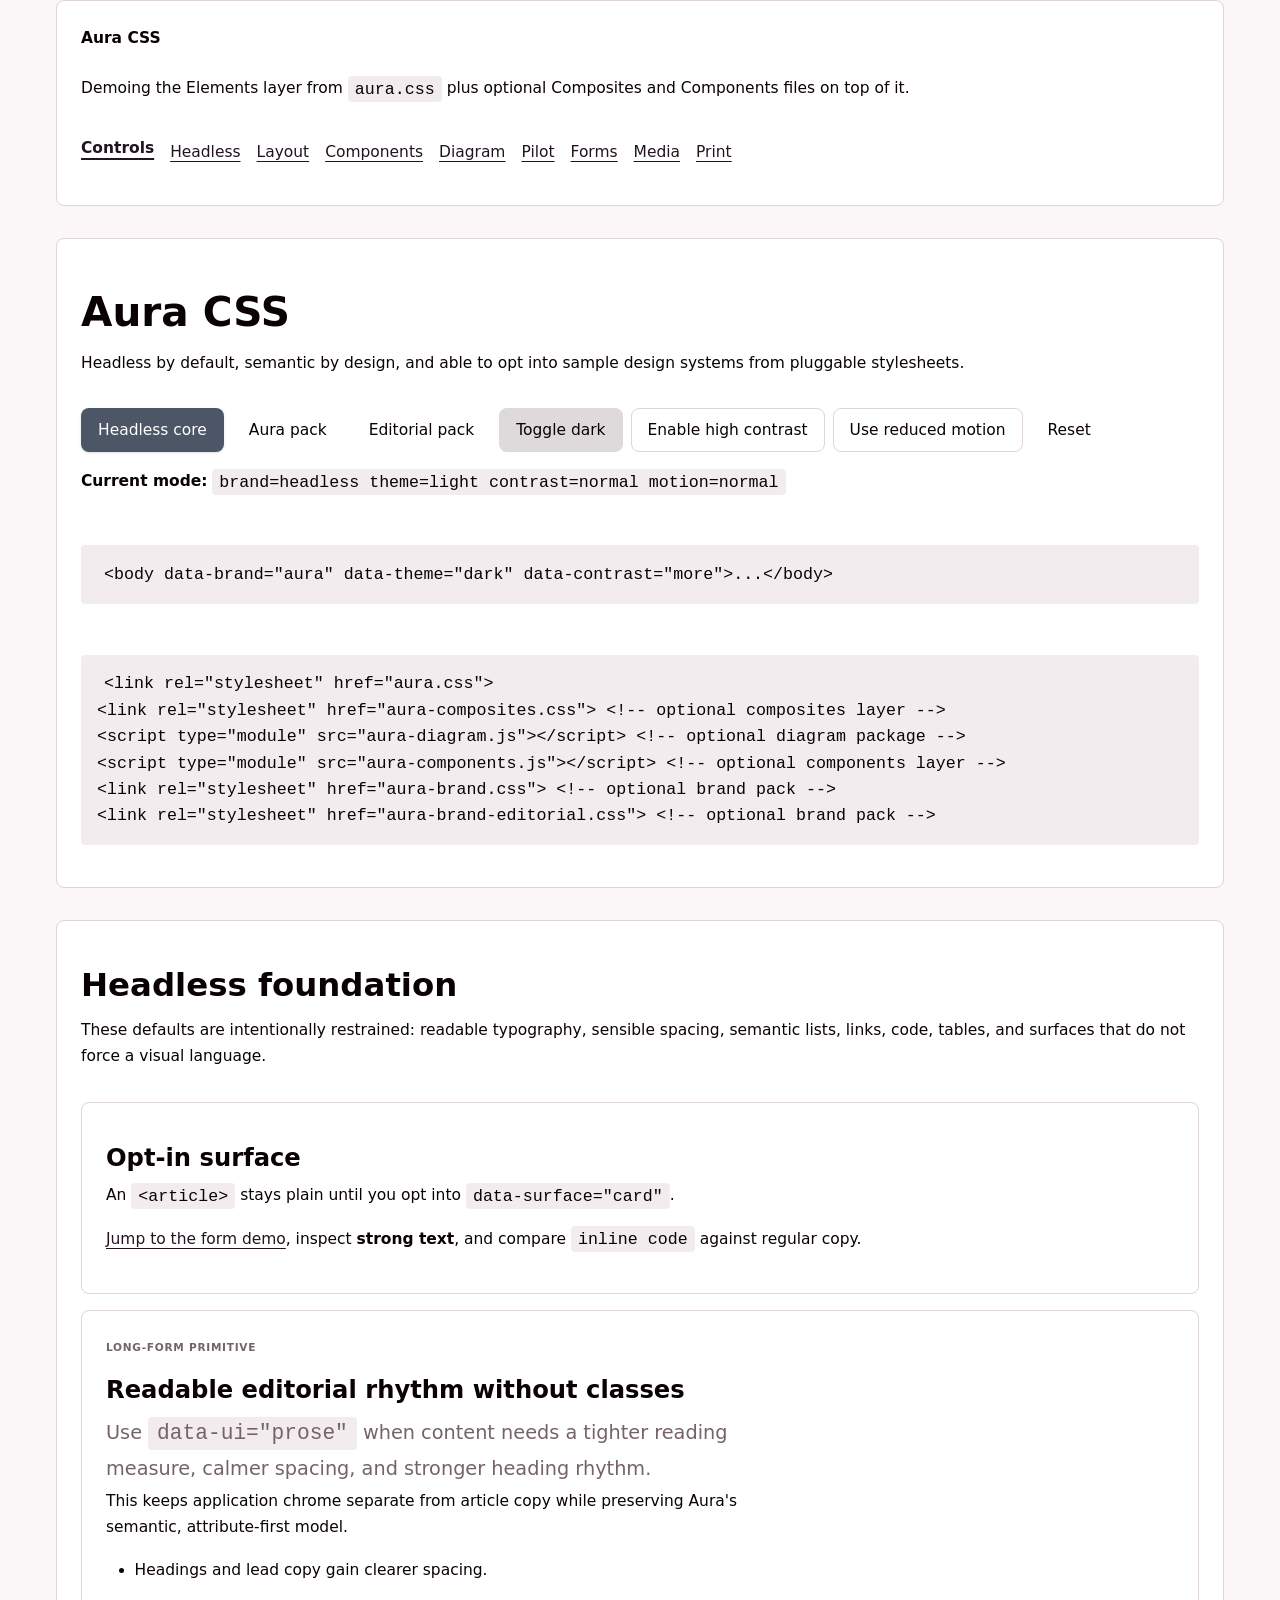
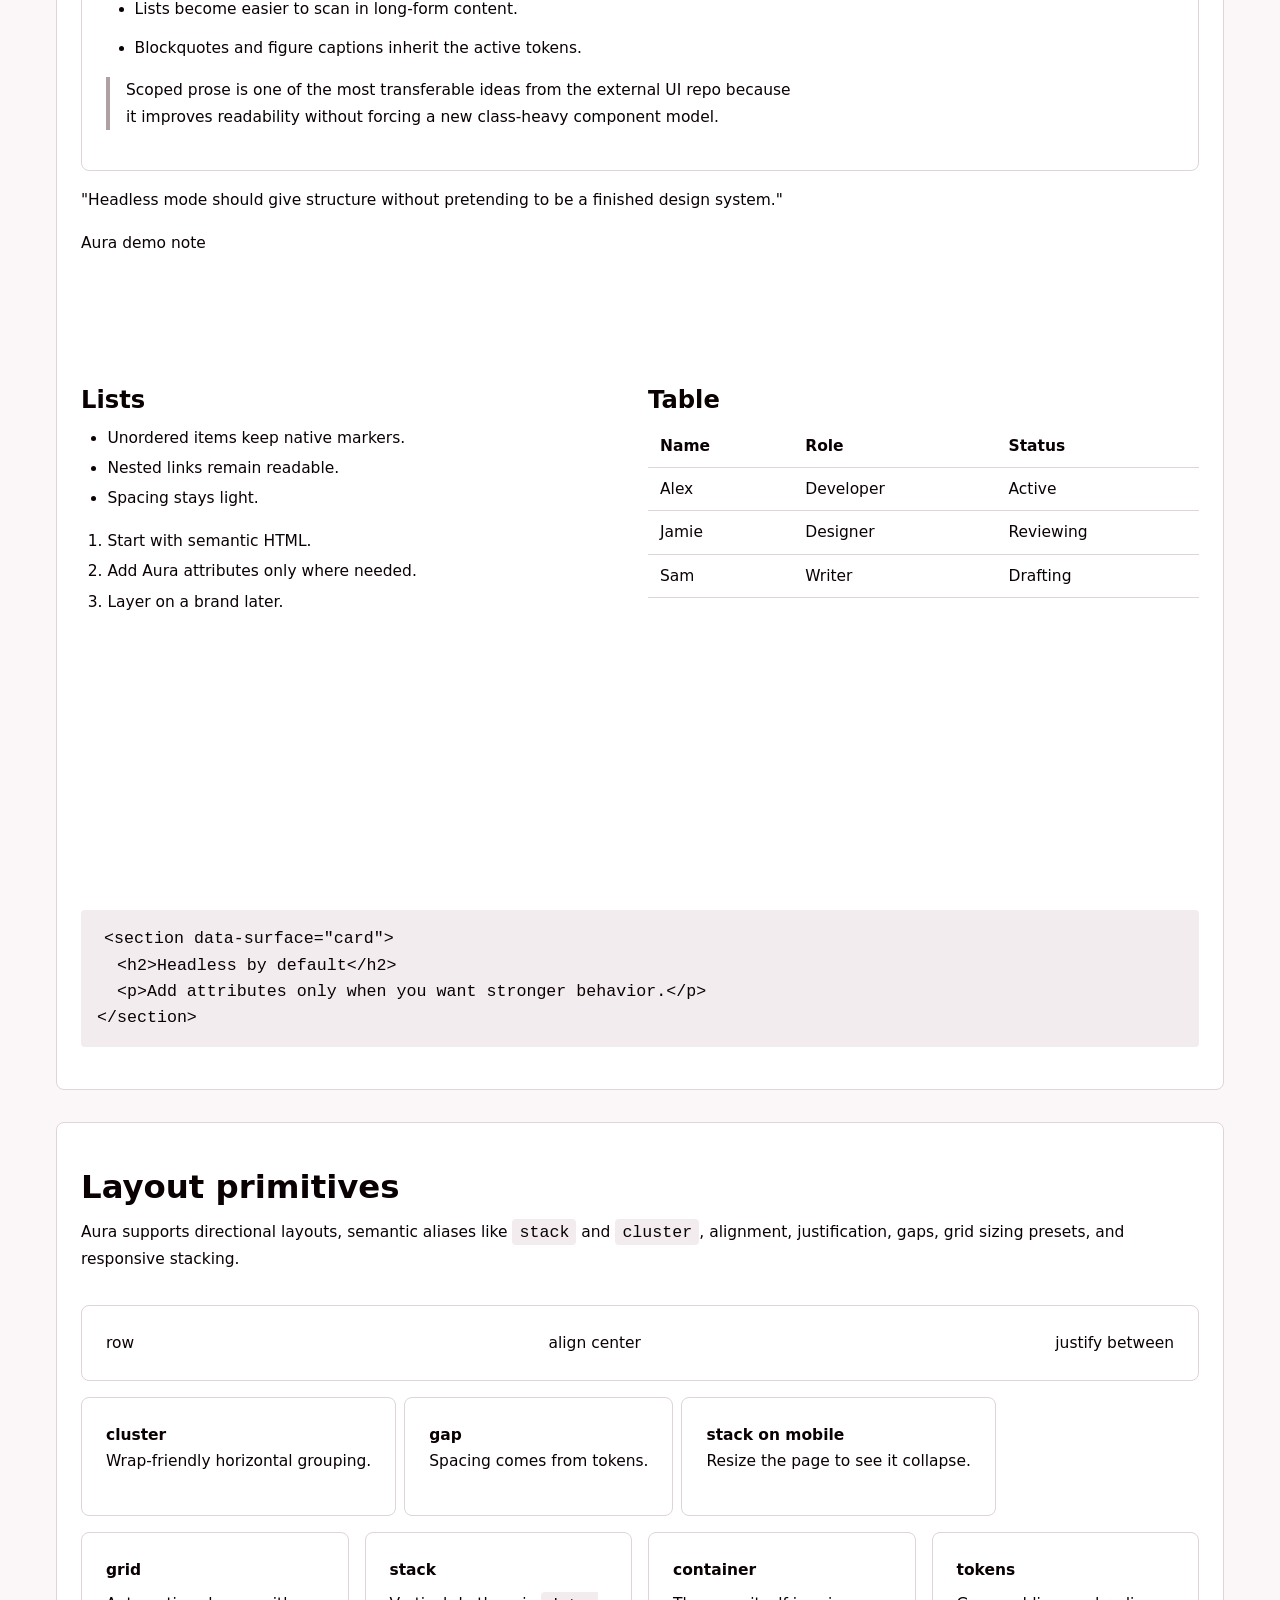
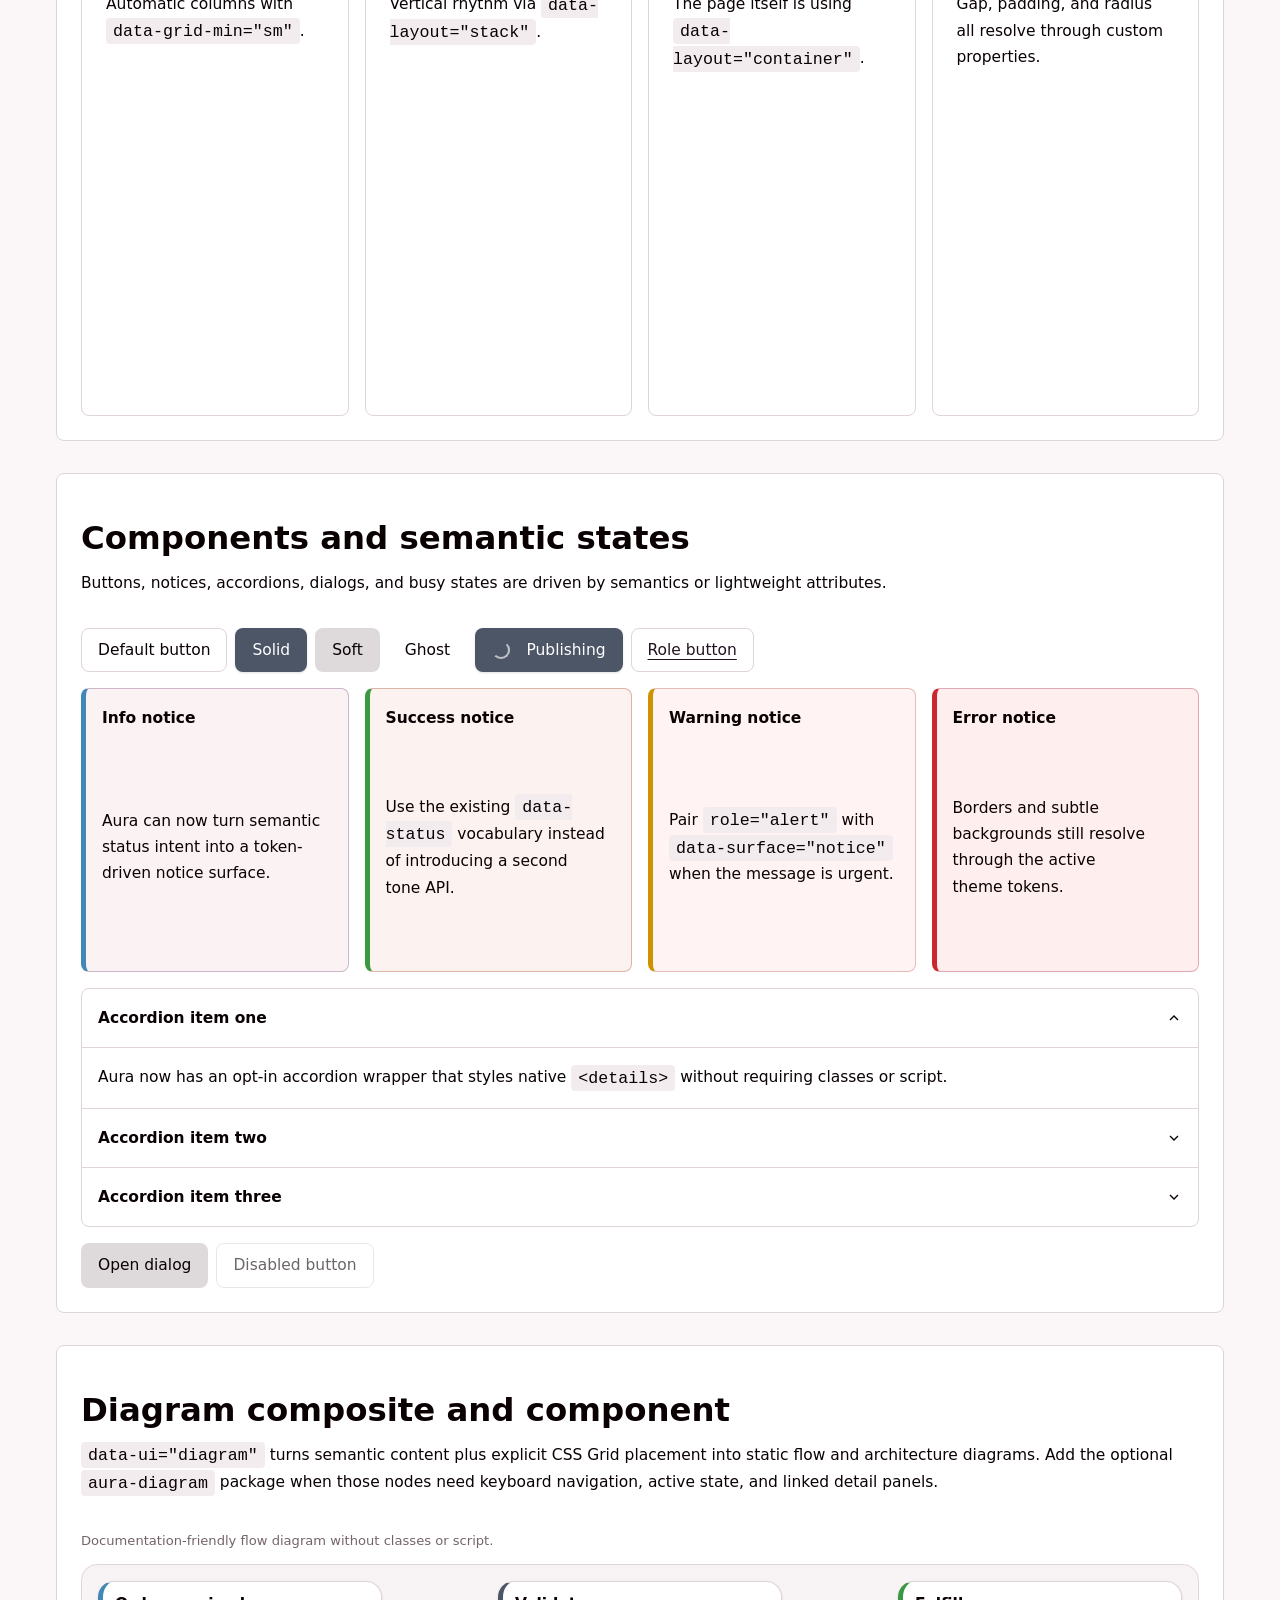
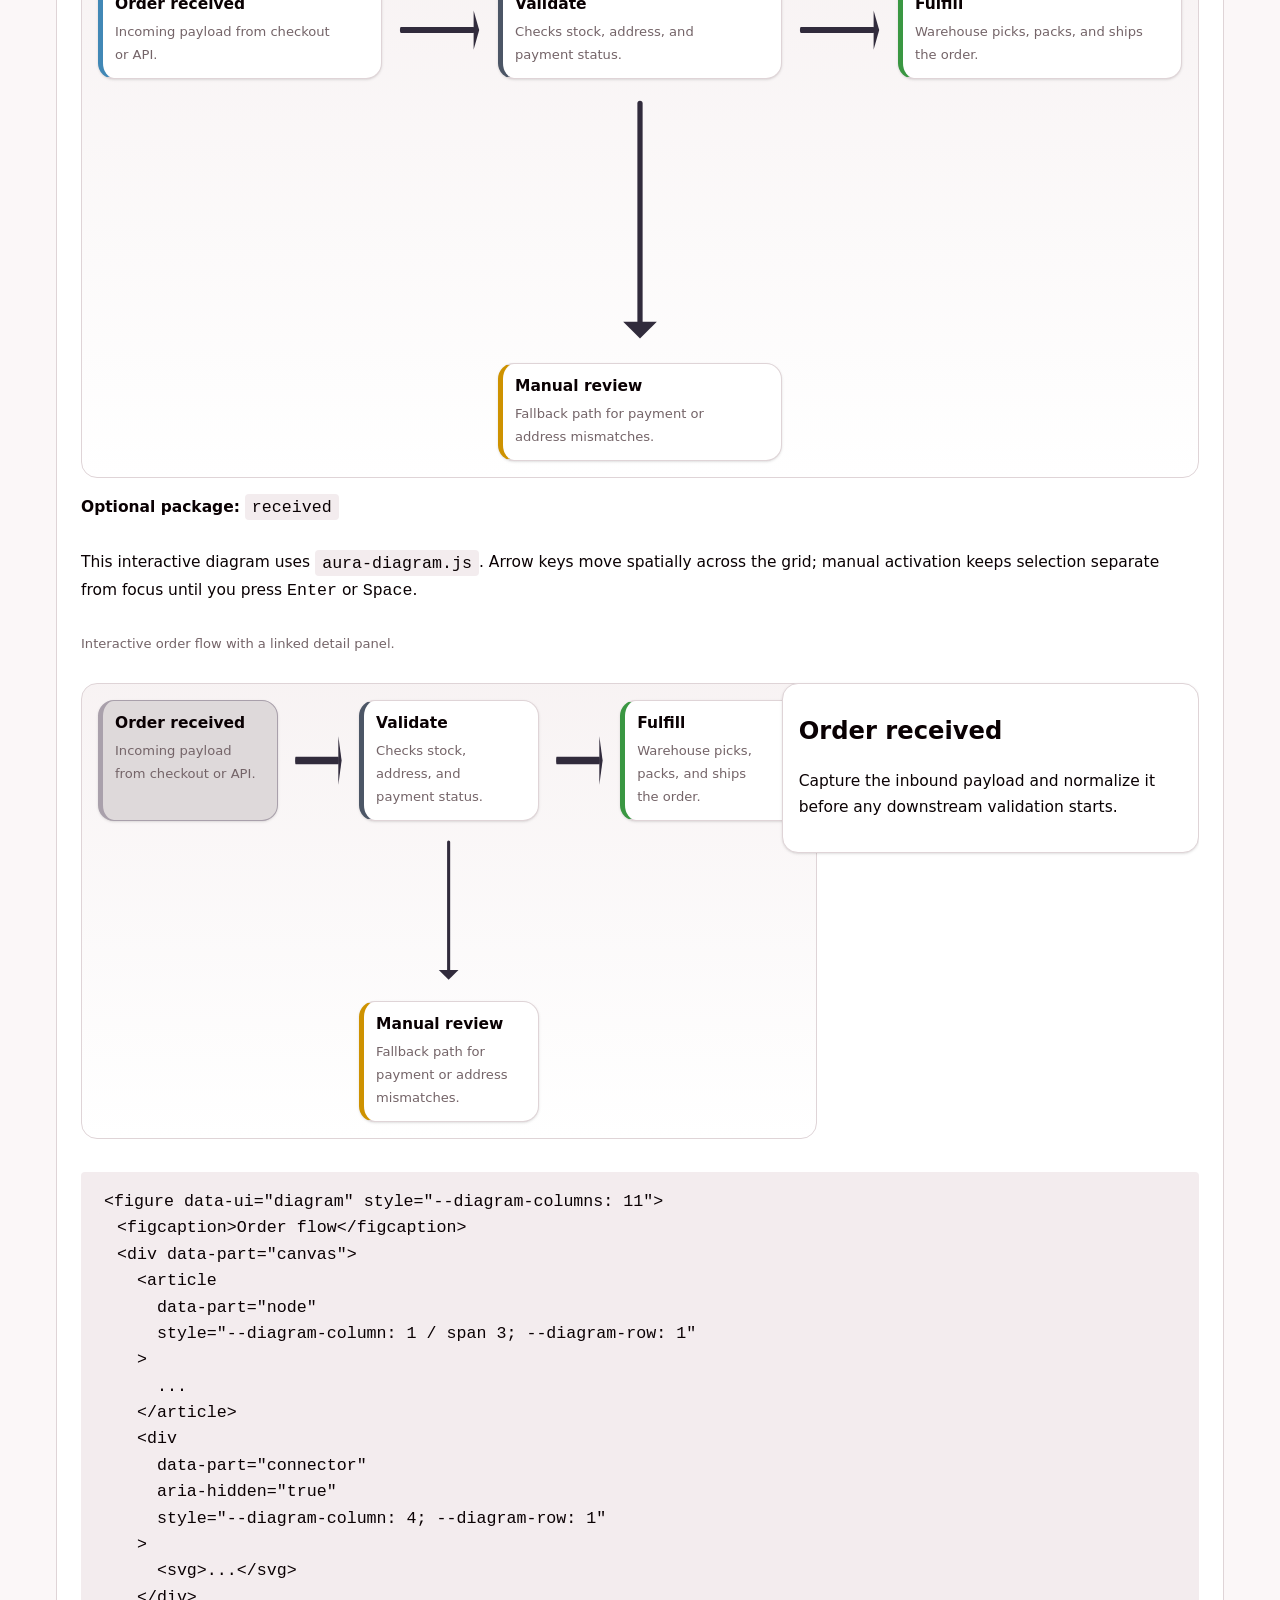
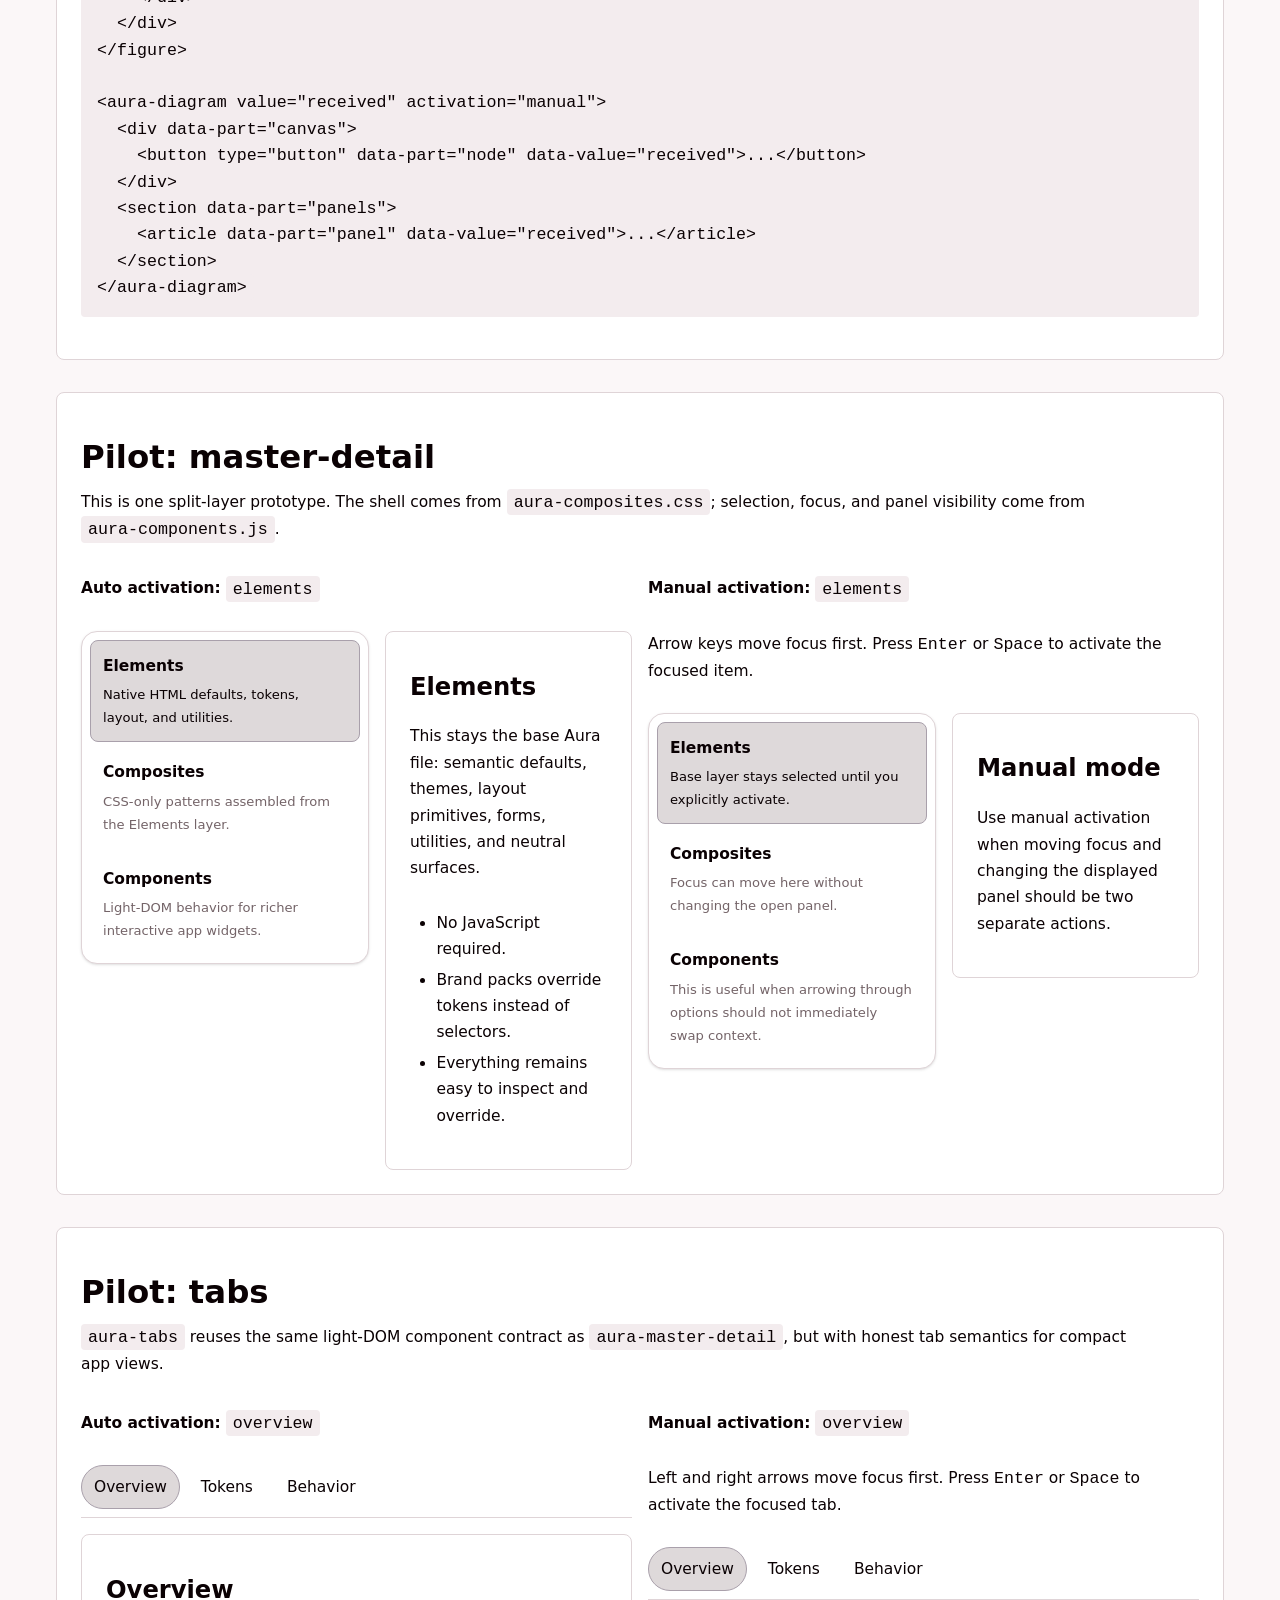
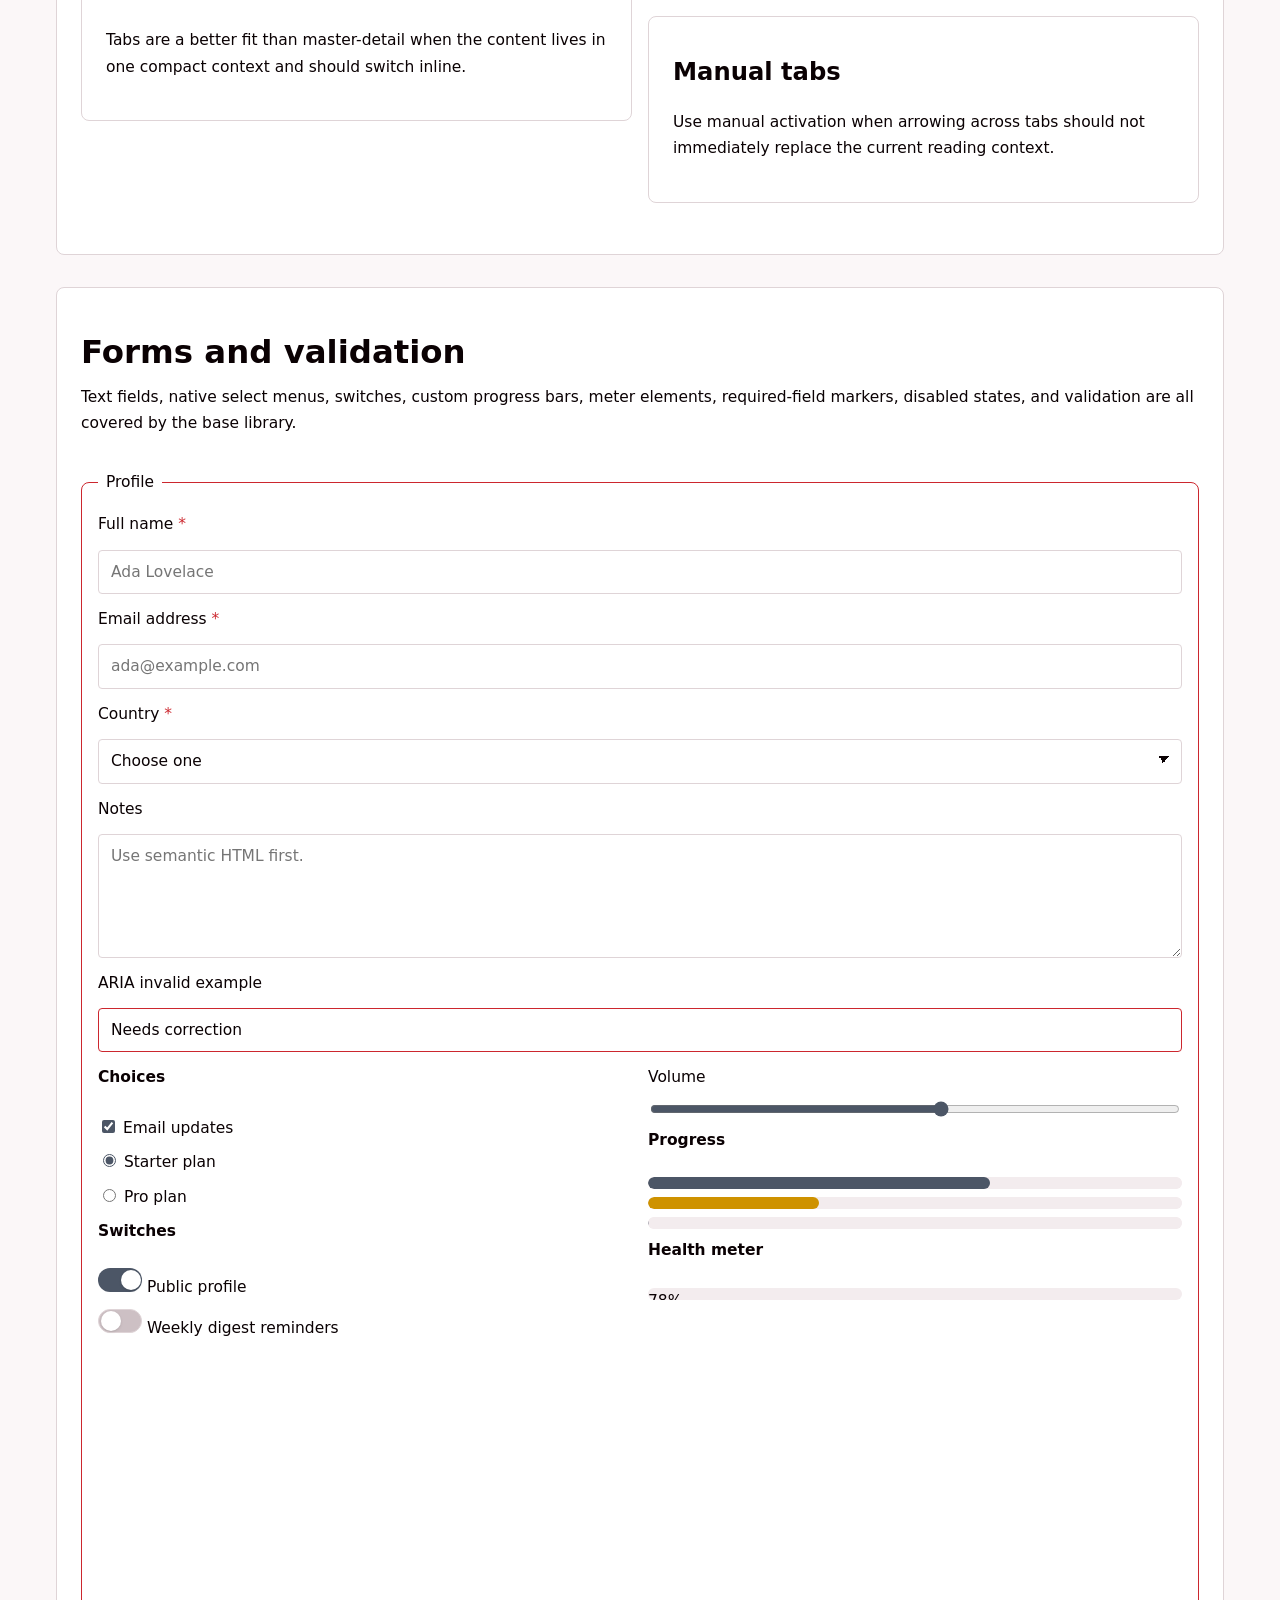
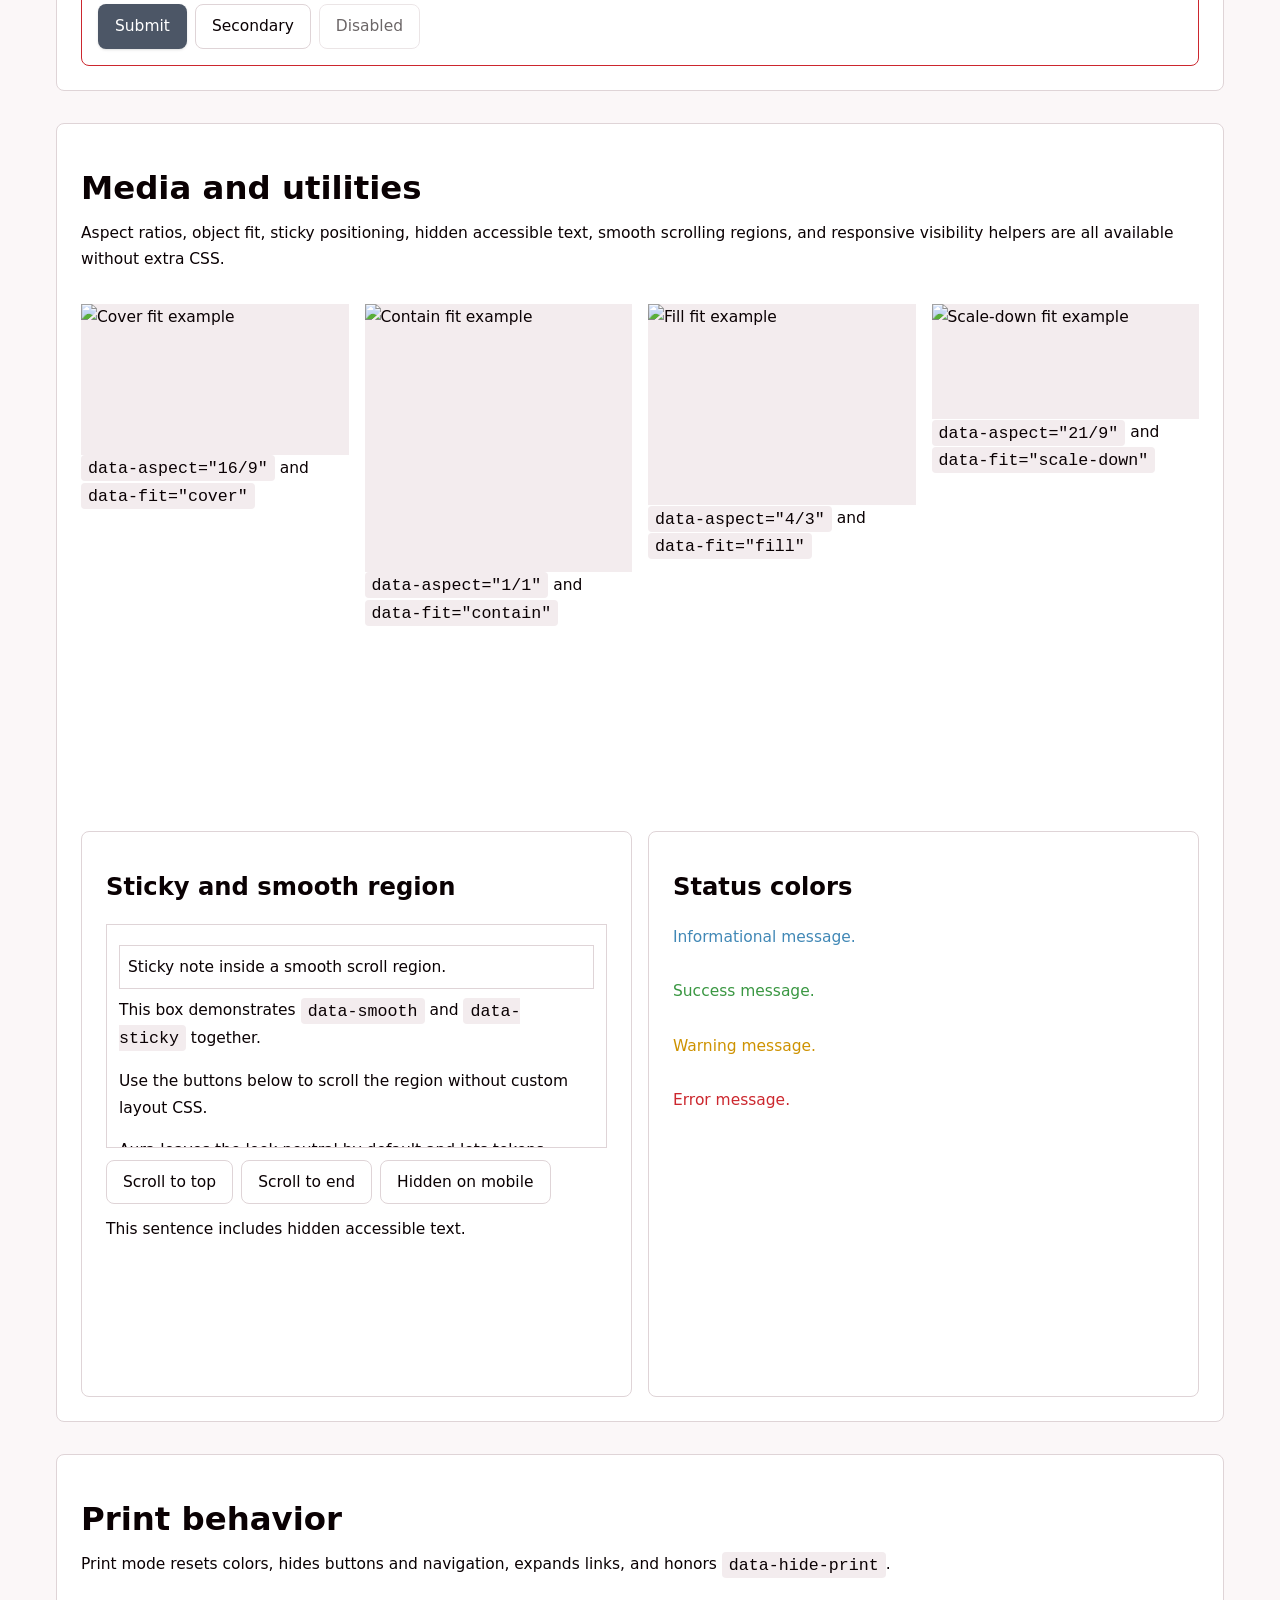
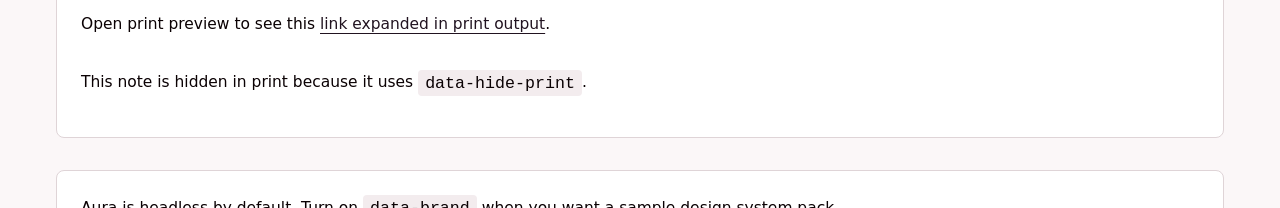
==== commit 3b9375e5: "Add Aura diagram package" ====
--- a/index.html
+++ b/index.html
@@ -83,6 +83,7 @@
           <pre>
 <code>&lt;link rel="stylesheet" href="aura.css"&gt;
 &lt;link rel="stylesheet" href="aura-composites.css"&gt; &lt;!-- optional composites layer --&gt;
+&lt;script type="module" src="aura-diagram.js"&gt;&lt;/script&gt; &lt;!-- optional diagram package --&gt;
 &lt;script type="module" src="aura-components.js"&gt;&lt;/script&gt; &lt;!-- optional components layer --&gt;
 &lt;link rel="stylesheet" href="aura-brand.css"&gt; &lt;!-- optional brand pack --&gt;
 &lt;link rel="stylesheet" href="aura-brand-editorial.css"&gt; &lt;!-- optional brand pack --&gt;</code></pre>
@@ -396,12 +397,13 @@
           data-gap="4"
         >
           <div>
-            <h2>Composite: diagram</h2>
+            <h2>Diagram composite and component</h2>
             <p>
               <code>data-ui="diagram"</code> turns semantic content plus
               explicit CSS Grid placement into static flow and architecture
-              diagrams. Layout stays CSS-only; connectors stay author-owned
-              markup.
+              diagrams. Add the optional <code>aura-diagram</code> package when
+              those nodes need keyboard navigation, active state, and linked
+              detail panels.
             </p>
           </div>
 
@@ -484,6 +486,144 @@
               </article>
             </div>
           </figure>
+
+          <div data-layout="stack" data-gap="3">
+            <p>
+              <strong>Optional package:</strong>
+              <code id="diagram-selection">received</code>
+            </p>
+            <p>
+              This interactive diagram uses
+              <code>aura-diagram.js</code>. Arrow keys move spatially across the
+              grid; manual activation keeps selection separate from focus until
+              you press <kbd>Enter</kbd> or <kbd>Space</kbd>.
+            </p>
+
+            <aura-diagram
+              id="diagram-pilot"
+              value="received"
+              activation="manual"
+              aria-label="Interactive order flow"
+              style="--diagram-columns: 11; --diagram-min-inline-size: 46rem"
+            >
+              <p data-part="caption">
+                Interactive order flow with a linked detail panel.
+              </p>
+
+              <div data-part="canvas">
+                <button
+                  type="button"
+                  data-part="node"
+                  data-kind="input"
+                  data-value="received"
+                  style="--diagram-column: 1 / span 3; --diagram-row: 1"
+                >
+                  <strong>Order received</strong>
+                  <p>Incoming payload from checkout or API.</p>
+                </button>
+
+                <div
+                  data-part="connector"
+                  aria-hidden="true"
+                  style="--diagram-column: 4; --diagram-row: 1"
+                >
+                  <svg viewBox="0 0 120 40" preserveAspectRatio="none">
+                    <path d="M4 20 H108" />
+                    <path data-marker="arrow" d="M108 12 L116 20 L108 28 Z" />
+                  </svg>
+                </div>
+
+                <button
+                  type="button"
+                  data-part="node"
+                  data-kind="process"
+                  data-value="validate"
+                  style="--diagram-column: 5 / span 3; --diagram-row: 1"
+                >
+                  <strong>Validate</strong>
+                  <p>Checks stock, address, and payment status.</p>
+                </button>
+
+                <div
+                  data-part="connector"
+                  aria-hidden="true"
+                  style="--diagram-column: 8; --diagram-row: 1"
+                >
+                  <svg viewBox="0 0 120 40" preserveAspectRatio="none">
+                    <path d="M4 20 H108" />
+                    <path data-marker="arrow" d="M108 12 L116 20 L108 28 Z" />
+                  </svg>
+                </div>
+
+                <button
+                  type="button"
+                  data-part="node"
+                  data-kind="output"
+                  data-value="fulfill"
+                  style="--diagram-column: 9 / span 3; --diagram-row: 1"
+                >
+                  <strong>Fulfill</strong>
+                  <p>Warehouse picks, packs, and ships the order.</p>
+                </button>
+
+                <div
+                  data-part="connector"
+                  aria-hidden="true"
+                  style="--diagram-column: 6; --diagram-row: 2"
+                >
+                  <svg viewBox="0 0 40 120" preserveAspectRatio="none">
+                    <path d="M20 4 V108" />
+                    <path data-marker="arrow" d="M12 108 L20 116 L28 108 Z" />
+                  </svg>
+                </div>
+
+                <button
+                  type="button"
+                  data-part="node"
+                  data-kind="decision"
+                  data-value="review"
+                  style="--diagram-column: 5 / span 3; --diagram-row: 3"
+                >
+                  <strong>Manual review</strong>
+                  <p>Fallback path for payment or address mismatches.</p>
+                </button>
+              </div>
+
+              <section data-part="panels">
+                <article data-part="panel" data-value="received">
+                  <h3>Order received</h3>
+                  <p>
+                    Capture the inbound payload and normalize it before any
+                    downstream validation starts.
+                  </p>
+                </article>
+
+                <article data-part="panel" data-value="validate" hidden>
+                  <h3>Validate</h3>
+                  <p>
+                    Sync inventory, verify payment state, and run address
+                    quality checks before fulfillment.
+                  </p>
+                </article>
+
+                <article data-part="panel" data-value="fulfill" hidden>
+                  <h3>Fulfill</h3>
+                  <p>
+                    Once validation passes, hand the job to warehouse and
+                    shipping systems.
+                  </p>
+                </article>
+
+                <article data-part="panel" data-value="review" hidden>
+                  <h3>Manual review</h3>
+                  <p>
+                    Send risky or contradictory orders to a human queue instead
+                    of silently failing the flow.
+                  </p>
+                </article>
+              </section>
+            </aura-diagram>
+          </div>
 
           <pre>
 <code>&lt;figure data-ui="diagram" style="--diagram-columns: 11"&gt;
@@ -503,7 +643,16 @@
       &lt;svg&gt;...&lt;/svg&gt;
     &lt;/div&gt;
   &lt;/div&gt;
-&lt;/figure&gt;</code></pre>
+&lt;/figure&gt;
+
+&lt;aura-diagram value="received" activation="manual"&gt;
+  &lt;div data-part="canvas"&gt;
+    &lt;button type="button" data-part="node" data-value="received"&gt;...&lt;/button&gt;
+  &lt;/div&gt;
+  &lt;section data-part="panels"&gt;
+    &lt;article data-part="panel" data-value="received"&gt;...&lt;/article&gt;
+  &lt;/section&gt;
+&lt;/aura-diagram&gt;</code></pre>
         </section>
 
         <section
@@ -1176,6 +1325,7 @@
       </footer>
     </div>
 
+    <script type="module" src="aura-diagram.js"></script>
     <script type="module" src="aura-components.js"></script>
     <script>
       (function () {
@@ -1377,6 +1527,7 @@
           "manual-master-detail-selection",
           "elements",
         );
+        bindSelectionOutput("diagram-pilot", "diagram-selection", "received");
         bindSelectionOutput("tabs-auto-pilot", "tabs-selection", "overview");
         bindSelectionOutput(
           "tabs-manual-pilot",
--- a/aura-composites.css
+++ b/aura-composites.css
@@ -165,7 +165,7 @@
     display: none !important;
   }
 
-  :where([data-ui~="diagram"]) {
+  :where([data-ui~="diagram"], aura-diagram) {
     --diagram-gap: var(--space-4);
     --diagram-columns: 12;
     --diagram-row-size: 4.5rem;
@@ -187,6 +187,16 @@
     );
     --diagram-connector-stroke: 2.5;
     --diagram-connector-min-block-size: calc(var(--diagram-row-size) * 0.8);
+    --diagram-node-bg-active: var(--primary-subtle);
+    --diagram-node-border-color-active: color-mix(
+      in oklch,
+      var(--primary) 38%,
+      var(--border)
+    );
+    --diagram-panel-bg: var(--surface);
+    --diagram-panel-border-color: var(--border);
+    --diagram-panel-shadow: var(--shadow-sm);
+    --diagram-panel-padding: var(--space-4);
 
     display: grid;
     gap: var(--space-3);
@@ -194,13 +204,25 @@
     overflow-x: auto;
   }
 
-  :where([data-ui~="diagram"]) > :where(figcaption, [data-part="caption"]) {
+  @media (min-width: 64rem) {
+    :where(aura-diagram) {
+      grid-template-columns: minmax(0, 1.65fr) minmax(18rem, 1fr);
+      align-items: start;
+    }
+
+    :where(aura-diagram) > [data-part="caption"] {
+      grid-column: 1 / -1;
+    }
+  }
+
+  :where([data-ui~="diagram"], aura-diagram)
+    > :where(figcaption, [data-part="caption"]) {
     color: var(--text-muted);
     font-size: var(--text-sm);
     line-height: var(--leading-normal);
   }
 
-  :where([data-ui~="diagram"]) [data-part="canvas"] {
+  :where([data-ui~="diagram"], aura-diagram) [data-part="canvas"] {
     display: grid;
     grid-template-columns: repeat(var(--diagram-columns), minmax(0, 1fr));
     grid-auto-rows: minmax(var(--diagram-row-size), auto);
@@ -213,14 +235,36 @@
     border-radius: var(--radius-lg);
   }
 
-  :where([data-ui~="diagram"]) [data-part="node"],
-  :where([data-ui~="diagram"]) [data-part="connector"] {
+  :where(aura-diagram) [data-part="panels"] {
+    display: grid;
+    gap: var(--space-3);
+    min-inline-size: 0;
+    align-content: start;
+  }
+
+  :where(aura-diagram) [data-part="panel"] {
+    display: grid;
+    gap: var(--space-3);
+    min-inline-size: 0;
+    padding: var(--diagram-panel-padding);
+    background-color: var(--diagram-panel-bg);
+    border: 1px solid var(--diagram-panel-border-color);
+    border-radius: var(--radius-lg);
+    box-shadow: var(--diagram-panel-shadow);
+  }
+
+  :where(aura-diagram) [data-part="panel"][hidden] {
+    display: none !important;
+  }
+
+  :where([data-ui~="diagram"], aura-diagram) [data-part="node"],
+  :where([data-ui~="diagram"], aura-diagram) [data-part="connector"] {
     grid-column: var(--diagram-column, auto);
     grid-row: var(--diagram-row, auto);
     min-inline-size: 0;
   }
 
-  :where([data-ui~="diagram"]) [data-part="node"] {
+  :where([data-ui~="diagram"], aura-diagram) [data-part="node"] {
     --diagram-node-accent: var(--primary);
 
     display: grid;
@@ -234,36 +278,59 @@
     box-shadow: var(--diagram-node-shadow);
   }
 
-  :where([data-ui~="diagram"]) [data-part="node"] > :where(h3, strong) {
+  :where(aura-diagram)
+    :where(button, a, [role="button"], [tabindex])[data-part="node"] {
+    inline-size: 100%;
+    min-block-size: auto;
+    text-align: left;
+    justify-content: flex-start;
+    align-items: flex-start;
+    box-shadow: var(--diagram-node-shadow);
+  }
+
+  :where(aura-diagram) [data-part="node"][data-active] {
+    background-color: var(--diagram-node-bg-active);
+    border-color: var(--diagram-node-border-color-active);
+  }
+
+  :where([data-ui~="diagram"], aura-diagram)
+    [data-part="node"]
+    > :where(h3, strong) {
     margin: 0;
     font-size: var(--text-base);
     line-height: var(--leading-tight);
   }
 
-  :where([data-ui~="diagram"]) [data-part="node"] > :where(p, small) {
+  :where([data-ui~="diagram"], aura-diagram)
+    [data-part="node"]
+    > :where(p, small) {
     margin: 0;
     color: var(--text-muted);
     font-size: var(--text-sm);
     line-height: var(--leading-normal);
   }
 
-  :where([data-ui~="diagram"]) [data-part="node"][data-kind="input"] {
+  :where([data-ui~="diagram"], aura-diagram)
+    [data-part="node"][data-kind="input"] {
     --diagram-node-accent: var(--color-info);
   }
 
-  :where([data-ui~="diagram"]) [data-part="node"][data-kind="process"] {
+  :where([data-ui~="diagram"], aura-diagram)
+    [data-part="node"][data-kind="process"] {
     --diagram-node-accent: var(--primary);
   }
 
-  :where([data-ui~="diagram"]) [data-part="node"][data-kind="decision"] {
+  :where([data-ui~="diagram"], aura-diagram)
+    [data-part="node"][data-kind="decision"] {
     --diagram-node-accent: var(--color-warning);
   }
 
-  :where([data-ui~="diagram"]) [data-part="node"][data-kind="output"] {
+  :where([data-ui~="diagram"], aura-diagram)
+    [data-part="node"][data-kind="output"] {
     --diagram-node-accent: var(--color-success);
   }
 
-  :where([data-ui~="diagram"]) [data-part="connector"] {
+  :where([data-ui~="diagram"], aura-diagram) [data-part="connector"] {
     display: grid;
     place-items: center;
     color: var(--diagram-connector-color);
@@ -271,13 +338,13 @@
     pointer-events: none;
   }
 
-  :where([data-ui~="diagram"]) [data-part="connector"] svg {
+  :where([data-ui~="diagram"], aura-diagram) [data-part="connector"] svg {
     inline-size: 100%;
     block-size: 100%;
     overflow: visible;
   }
 
-  :where([data-ui~="diagram"])
+  :where([data-ui~="diagram"], aura-diagram)
     [data-part="connector"]
     :where(path, polyline, line) {
     fill: none;
@@ -287,7 +354,9 @@
     stroke-linejoin: round;
   }
 
-  :where([data-ui~="diagram"]) [data-part="connector"] [data-marker="arrow"] {
+  :where([data-ui~="diagram"], aura-diagram)
+    [data-part="connector"]
+    [data-marker="arrow"] {
     fill: currentColor;
     stroke: none;
   }
